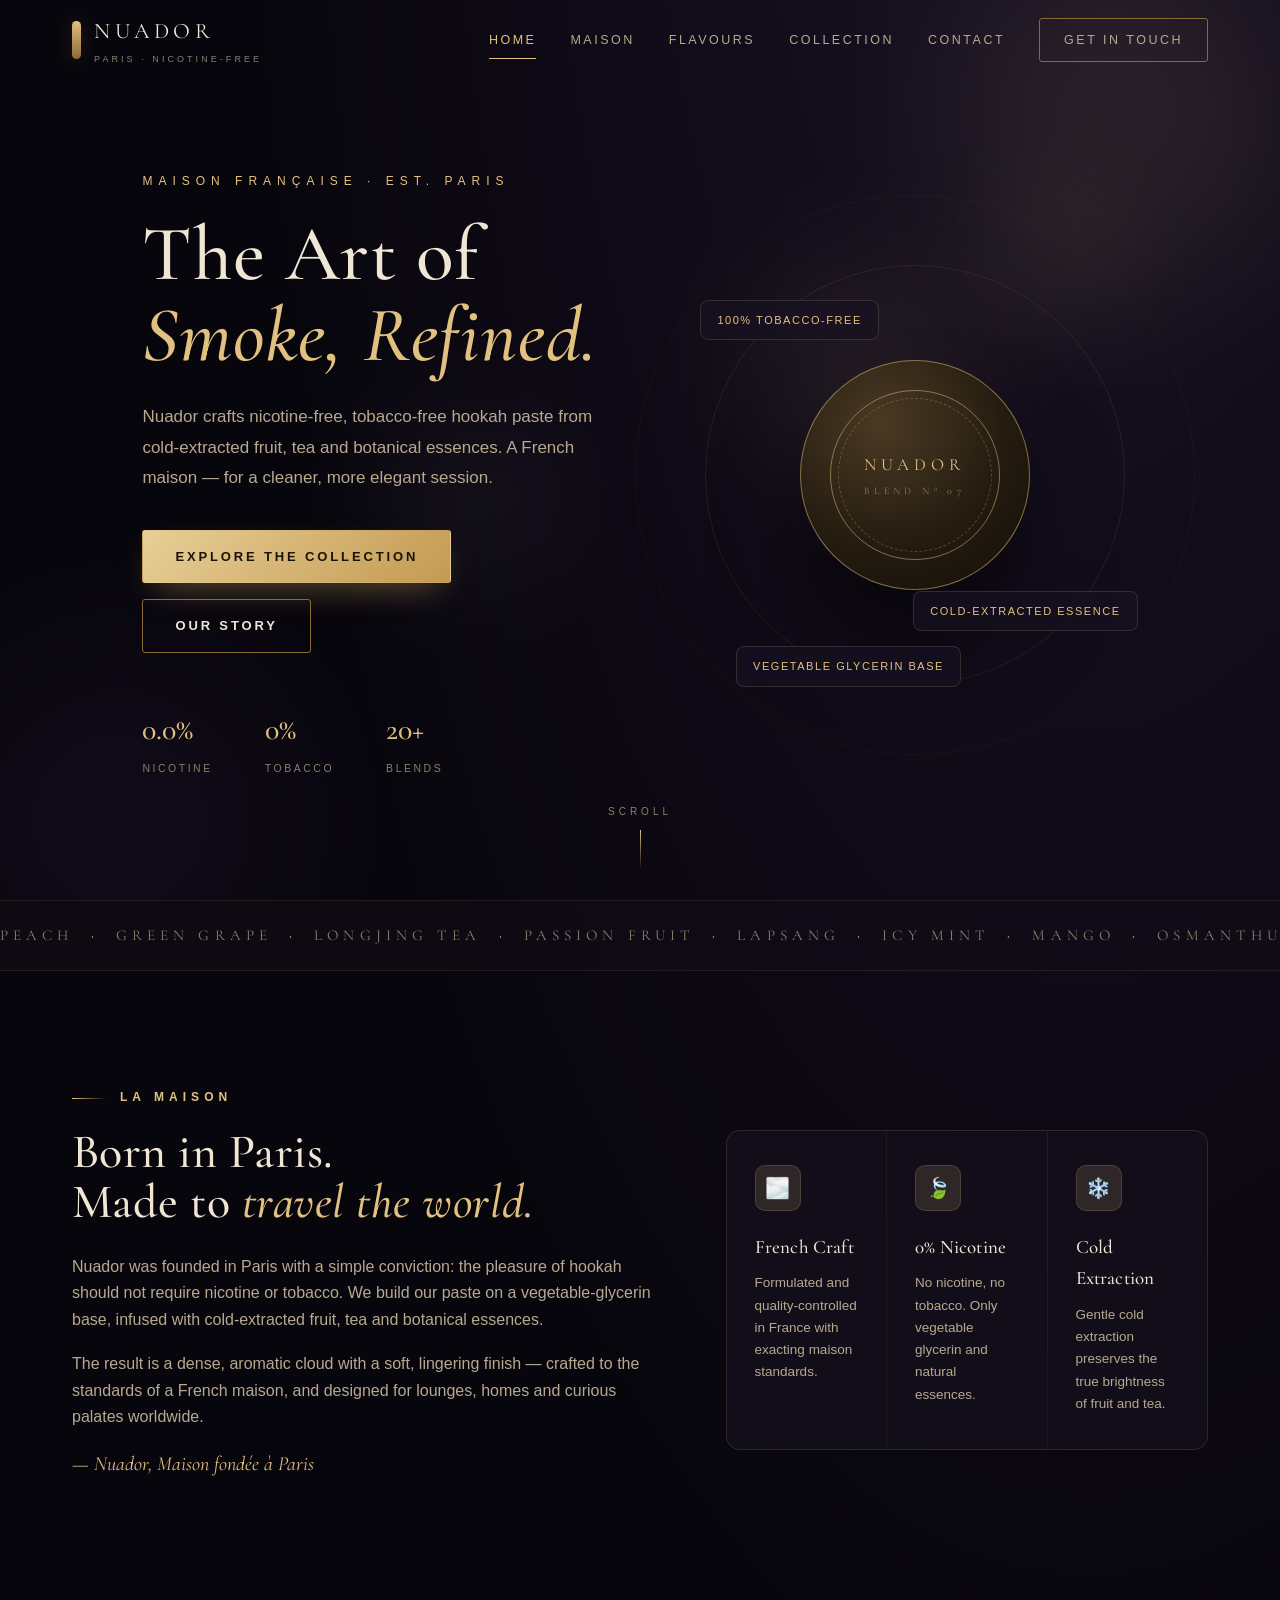
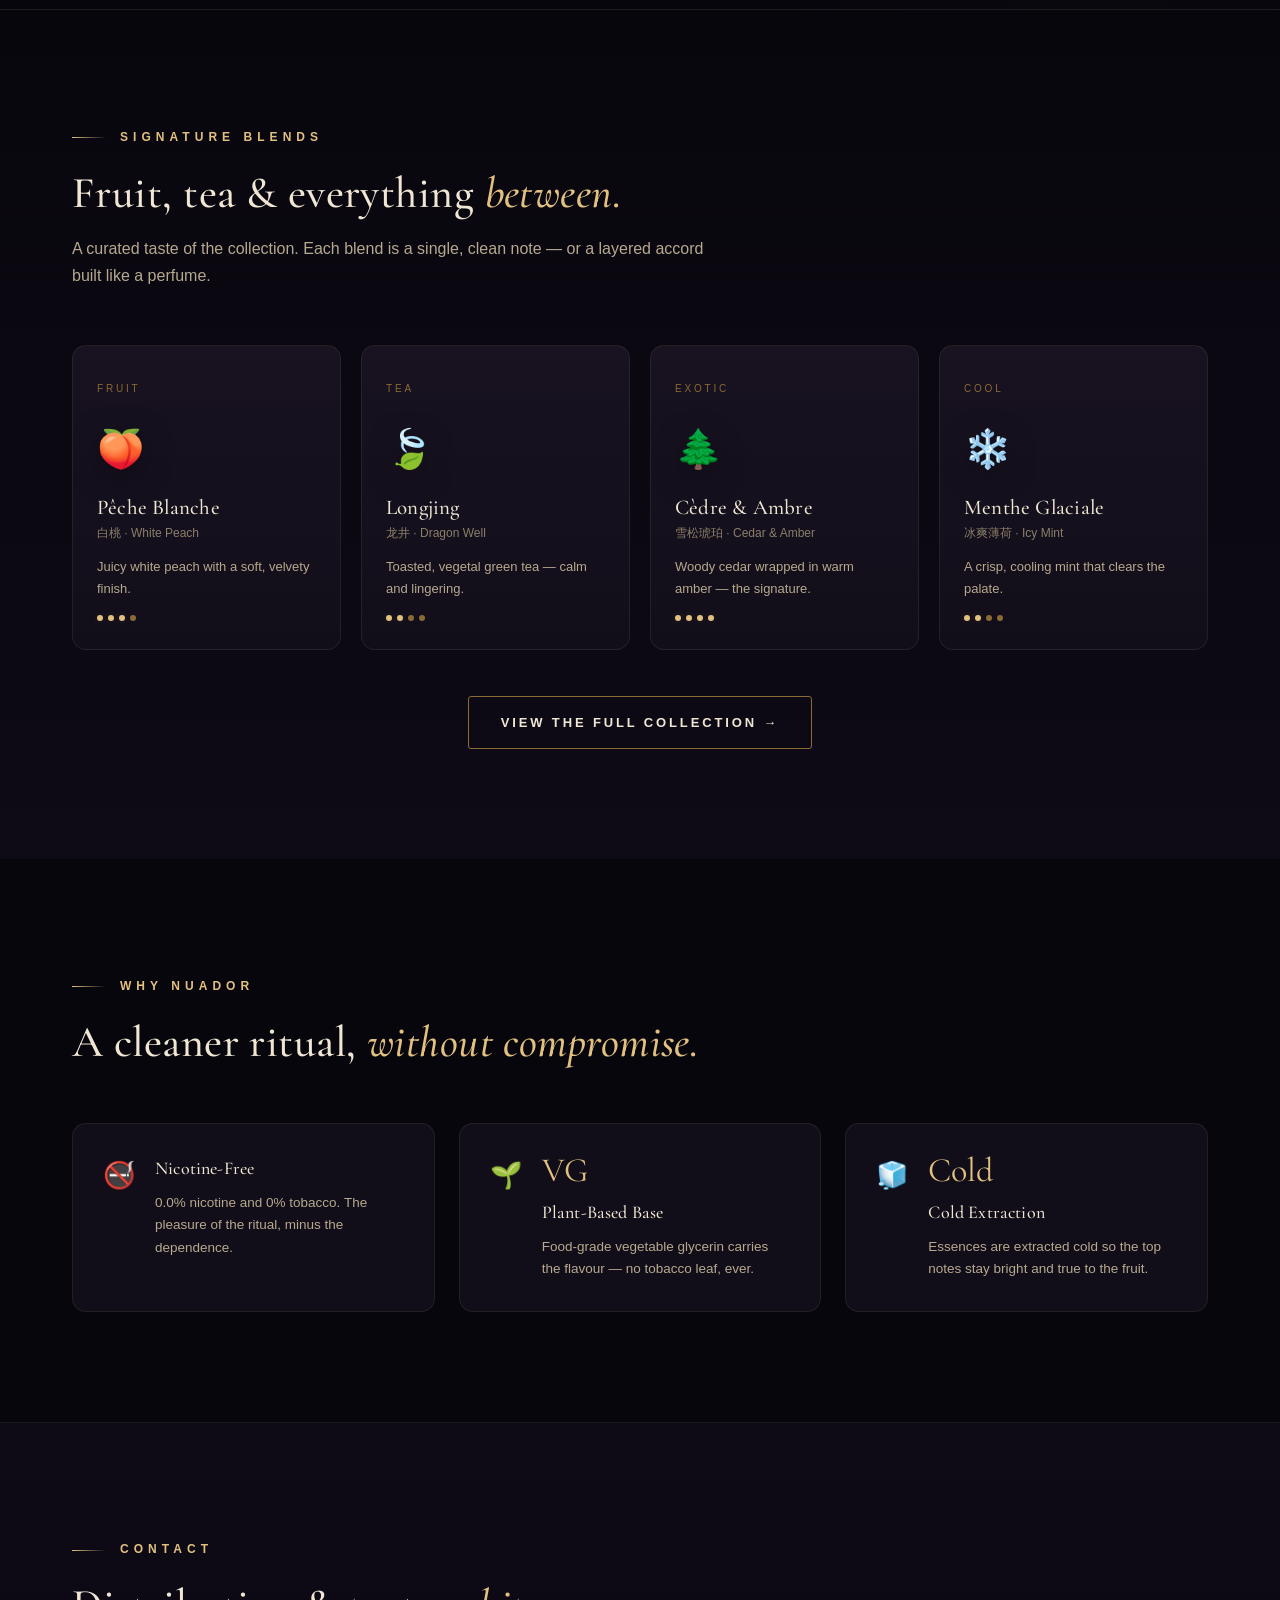
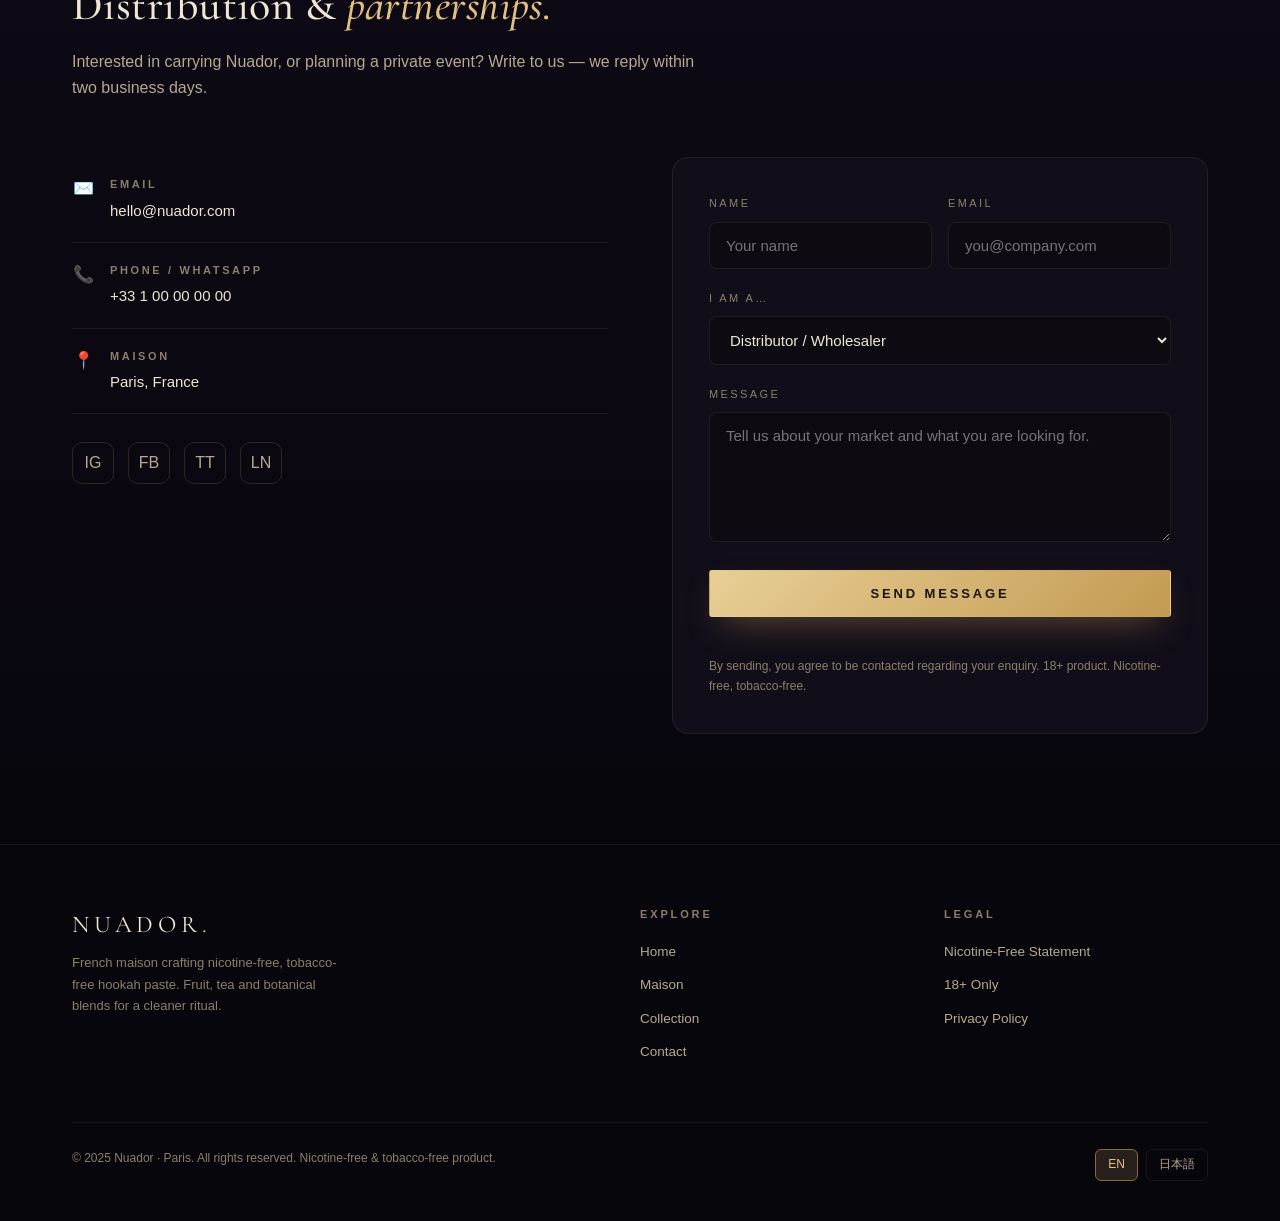
==== index.html @ 3514d91a "Initial site: Nuador nicotine-free hookah paste (EN)" ====
<!DOCTYPE html>
<html lang="en">
<head>
<meta charset="UTF-8">
<meta name="viewport" content="width=device-width, initial-scale=1.0">
<title>Nuador — Nicotine-Free Hookah Paste · Paris</title>
<meta name="description" content="Nuador is a French maison crafting nicotine-free, tobacco-free hookah paste. Fruit, tea and exotic blends for a cleaner ritual.">
<link rel="preconnect" href="https://fonts.googleapis.com">
<link rel="preconnect" href="https://fonts.gstatic.com" crossorigin>
<link href="https://fonts.googleapis.com/css2?family=Cormorant+Garamond:ital,wght@0,400;0,500;0,600;1,400;1,500&display=swap" rel="stylesheet">
<link rel="stylesheet" href="css/style.css">
<link rel="icon" href="data:image/svg+xml,<svg xmlns='http://www.w3.org/2000/svg' viewBox='0 0 100 100'><rect width='100' height='100' rx='22' fill='%230e0a16'/><text x='50' y='68' font-size='60' text-anchor='middle' fill='%23e2c180' font-family='Georgia'>N</text></svg>">
</head>
<body>

<!-- ============ HEADER ============ -->
<header id="header">
  <div class="wrap nav">
    <a href="index.html" class="brand">
      <span class="mark"></span>
      <span>
        <span class="name">NUADOR</span>
        <span class="sub">Paris · Nicotine-Free</span>
      </span>
    </a>
    <nav class="nav-links" id="navLinks">
      <a href="index.html" class="active">Home</a>
      <a href="#maison">Maison</a>
      <a href="#flavours">Flavours</a>
      <a href="catalog.html">Collection</a>
      <a href="#contact">Contact</a>
      <a href="#contact" class="nav-cta">Get in Touch</a>
    </nav>
    <button class="burger" id="burger" aria-label="Menu"><span></span><span></span><span></span></button>
  </div>
</header>

<!-- ============ HERO ============ -->
<section class="hero">
  <div class="hero-bg">
    <div class="glow a"></div><div class="glow b"></div>
    <div class="smoke s1"></div><div class="smoke s2"></div><div class="smoke s3"></div>
  </div>
  <div class="wrap hero-inner">
    <div>
      <div class="kicker">Maison Française · Est. Paris</div>
      <h1 class="h-display">The Art of<br><em>Smoke, Refined.</em></h1>
      <p class="lead">Nuador crafts nicotine-free, tobacco-free hookah paste from cold-extracted fruit, tea and botanical essences. A French maison — for a cleaner, more elegant session.</p>
      <div class="hero-actions">
        <a href="catalog.html" class="btn btn-gold">Explore the Collection</a>
        <a href="#maison" class="btn btn-ghost">Our Story</a>
      </div>
      <div class="hero-stats">
        <div><b>0.0%</b><span>Nicotine</span></div>
        <div><b>0%</b><span>Tobacco</span></div>
        <div><b>20+</b><span>Blends</span></div>
      </div>
    </div>
    <div class="hero-product">
      <div class="halo outer"></div>
      <div class="halo"></div>
      <div class="tin">
        <div class="ring"></div>
        <div class="core">NUADOR<small>BLEND Nº 07</small></div>
      </div>
      <div class="float-tag t1">100% Tobacco-Free</div>
      <div class="float-tag t2">Cold-Extracted Essence</div>
      <div class="float-tag t3">Vegetable Glycerin Base</div>
    </div>
  </div>
  <div class="scroll-hint">Scroll</div>
</section>

<!-- ============ MARQUEE ============ -->
<div class="marquee">
  <div class="marquee-track">
    <span>Peach <b>·</b> Green Grape <b>·</b> Longjing Tea <b>·</b> Passion Fruit <b>·</b> Lapsang <b>·</b> Icy Mint <b>·</b> Mango <b>·</b> Osmanthus <b>·</b></span>
    <span>Peach <b>·</b> Green Grape <b>·</b> Longjing Tea <b>·</b> Passion Fruit <b>·</b> Lapsang <b>·</b> Icy Mint <b>·</b> Mango <b>·</b> Osmanthus <b>·</b></span>
  </div>
</div>

<!-- ============ MAISON / BRAND ============ -->
<section class="section" id="maison">
  <div class="wrap">
    <div class="story-grid">
      <div class="story-copy reveal">
        <span class="eyebrow">La Maison</span>
        <h2 class="h-display" style="font-size:clamp(32px,4vw,48px);margin-top:20px">Born in Paris.<br>Made to <em>travel the world.</em></h2>
        <p style="margin-top:26px">Nuador was founded in Paris with a simple conviction: the pleasure of hookah should not require nicotine or tobacco. We build our paste on a vegetable-glycerin base, infused with cold-extracted fruit, tea and botanical essences.</p>
        <p>The result is a dense, aromatic cloud with a soft, lingering finish — crafted to the standards of a French maison, and designed for lounges, homes and curious palates worldwide.</p>
        <p class="sig">— Nuador, Maison fondée à Paris</p>
      </div>
      <div class="pillars reveal">
        <div class="pillar"><span class="ic">🌫️</span><h3>French Craft</h3><p>Formulated and quality-controlled in France with exacting maison standards.</p></div>
        <div class="pillar"><span class="ic">🍃</span><h3>0% Nicotine</h3><p>No nicotine, no tobacco. Only vegetable glycerin and natural essences.</p></div>
        <div class="pillar"><span class="ic">❄️</span><h3>Cold Extraction</h3><p>Gentle cold extraction preserves the true brightness of fruit and tea.</p></div>
      </div>
    </div>
  </div>
</section>

<!-- ============ FLAVOURS PREVIEW ============ -->
<section class="section" id="flavours" style="background:linear-gradient(180deg,var(--bg0),var(--bg1));border-top:1px solid var(--line-soft)">
  <div class="wrap">
    <div class="section-head reveal">
      <span class="eyebrow">Signature Blends</span>
      <h2 style="margin-top:20px">Fruit, tea &amp; everything <em style="color:var(--gold);font-style:italic">between.</em></h2>
      <p>A curated taste of the collection. Each blend is a single, clean note — or a layered accord built like a perfume.</p>
    </div>
    <div class="featured reveal">
      <a href="catalog.html" class="fcard">
        <span class="cat">Fruit</span>
        <div class="emoji">🍑</div>
        <h3>Pêche Blanche</h3><div class="cn">白桃 · White Peach</div>
        <p class="note">Juicy white peach with a soft, velvety finish.</p>
        <div class="dots"><i class="on"></i><i class="on"></i><i class="on"></i><i></i></div>
      </a>
      <a href="catalog.html" class="fcard">
        <span class="cat">Tea</span>
        <div class="emoji">🍃</div>
        <h3>Longjing</h3><div class="cn">龙井 · Dragon Well</div>
        <p class="note">Toasted, vegetal green tea — calm and lingering.</p>
        <div class="dots"><i class="on"></i><i class="on"></i><i></i><i></i></div>
      </a>
      <a href="catalog.html" class="fcard">
        <span class="cat">Exotic</span>
        <div class="emoji">🌲</div>
        <h3>Cèdre &amp; Ambre</h3><div class="cn">雪松琥珀 · Cedar &amp; Amber</div>
        <p class="note">Woody cedar wrapped in warm amber — the signature.</p>
        <div class="dots"><i class="on"></i><i class="on"></i><i class="on"></i><i class="on"></i></div>
      </a>
      <a href="catalog.html" class="fcard">
        <span class="cat">Cool</span>
        <div class="emoji">❄️</div>
        <h3>Menthe Glaciale</h3><div class="cn">冰爽薄荷 · Icy Mint</div>
        <p class="note">A crisp, cooling mint that clears the palate.</p>
        <div class="dots"><i class="on"></i><i class="on"></i><i></i><i></i></div>
      </a>
    </div>
    <div style="text-align:center;margin-top:46px" class="reveal">
      <a href="catalog.html" class="btn btn-ghost">View the Full Collection →</a>
    </div>
  </div>
</section>

<!-- ============ WHY / BENEFITS ============ -->
<section class="section" id="why">
  <div class="wrap">
    <div class="section-head reveal">
      <span class="eyebrow">Why Nuador</span>
      <h2 style="margin-top:20px">A cleaner ritual, <em style="color:var(--gold);font-style:italic">without compromise.</em></h2>
    </div>
    <div class="benefits">
      <div class="benefit reveal">
        <span class="ic">🚭</span>
        <div><h3>Nicotine-Free</h3><p>0.0% nicotine and 0% tobacco. The pleasure of the ritual, minus the dependence.</p></div>
      </div>
      <div class="benefit reveal">
        <span class="ic">🌱</span>
        <div><span class="num">VG</span><h3>Plant-Based Base</h3><p>Food-grade vegetable glycerin carries the flavour — no tobacco leaf, ever.</p></div>
      </div>
      <div class="benefit reveal">
        <span class="ic">🧊</span>
        <div><span class="num">Cold</span><h3>Cold Extraction</h3><p>Essences are extracted cold so the top notes stay bright and true to the fruit.</p></div>
      </div>
    </div>
  </div>
</section>

<!-- ============ CONTACT ============ -->
<section class="section contact" id="contact">
  <div class="wrap">
    <div class="section-head reveal">
      <span class="eyebrow">Contact</span>
      <h2 style="margin-top:20px">Distribution &amp; <em style="color:var(--gold);font-style:italic">partnerships.</em></h2>
      <p>Interested in carrying Nuador, or planning a private event? Write to us — we reply within two business days.</p>
    </div>
    <div class="contact-grid">
      <div class="contact-info reveal">
        <div class="line">
          <span class="ic">✉️</span>
          <div><b>Email</b><a href="mailto:hello@nuador.com">hello@nuador.com</a></div>
        </div>
        <div class="line">
          <span class="ic">📞</span>
          <div><b>Phone / WhatsApp</b><span>+33 1 00 00 00 00</span></div>
        </div>
        <div class="line">
          <span class="ic">📍</span>
          <div><b>Maison</b><span>Paris, France</span></div>
        </div>
        <div class="social">
          <a href="#" aria-label="Instagram">IG</a>
          <a href="#" aria-label="Facebook">FB</a>
          <a href="#" aria-label="TikTok">TT</a>
          <a href="#" aria-label="LINE">LN</a>
        </div>
      </div>
      <form class="contact-form reveal" id="contactForm">
        <div class="row">
          <div class="field">
            <label for="name">Name</label>
            <input id="name" name="name" type="text" placeholder="Your name" required>
          </div>
          <div class="field">
            <label for="email">Email</label>
            <input id="email" name="email" type="email" placeholder="you@company.com" required>
          </div>
        </div>
        <div class="field">
          <label for="topic">I am a…</label>
          <select id="topic" name="topic">
            <option>Distributor / Wholesaler</option>
            <option>Lounge / Café / Bar</option>
            <option>Retailer</option>
            <option>Media / Press</option>
            <option>Individual customer</option>
          </select>
        </div>
        <div class="field">
          <label for="msg">Message</label>
          <textarea id="msg" name="message" placeholder="Tell us about your market and what you are looking for."></textarea>
        </div>
        <button type="submit" class="btn btn-gold" style="width:100%;justify-content:center" id="sendBtn">Send Message</button>
        <p class="note" id="formStatus" aria-live="polite" style="min-height:1em"></p>
        <p class="note">By sending, you agree to be contacted regarding your enquiry. 18+ product. Nicotine-free, tobacco-free.</p>
      </form>
    </div>
  </div>
</section>

<!-- ============ FOOTER ============ -->
<footer>
  <div class="wrap">
    <div class="foot-grid">
      <div class="foot-brand">
        <div class="name">NUADOR<span>.</span></div>
        <p>French maison crafting nicotine-free, tobacco-free hookah paste. Fruit, tea and botanical blends for a cleaner ritual.</p>
      </div>
      <div>
        <h4>Explore</h4>
        <a href="index.html">Home</a>
        <a href="#maison">Maison</a>
        <a href="catalog.html">Collection</a>
        <a href="#contact">Contact</a>
      </div>
      <div>
        <h4>Legal</h4>
        <a href="#">Nicotine-Free Statement</a>
        <a href="#">18+ Only</a>
        <a href="#">Privacy Policy</a>
      </div>
    </div>
    <div class="foot-bottom">
      <span>© 2025 Nuador · Paris. All rights reserved. Nicotine-free &amp; tobacco-free product.</span>
      <span class="langs"><span class="on">EN</span><span title="Japanese version — coming soon">日本語</span></span>
    </div>
  </div>
</footer>

<script src="js/main.js"></script>
</body>
</html>
---- css/style.css ----
/* ============================================================
   NUADOR — Nicotine-Free Hookah Paste
   Theme: "Luxury Dark"  (暗夜奢华)
   French maison · gold on near-black · refined smoke
   ============================================================ */

:root{
  --bg0:#08060d;
  --bg1:#0e0a16;
  --bg2:#161020;
  --panel:#120e19;
  --panel-2:#181221;
  --gold:#e2c180;
  --gold-2:#c9a05c;
  --gold-3:#8a6b34;
  --gold-glow:rgba(226,193,128,.14);
  --cream:#efe6d4;
  --text:#e6dcc8;
  --muted:#b7a98f;
  --faint:#8b7f6a;
  --line:rgba(226,193,128,.16);
  --line-soft:rgba(226,193,128,.09);
  --serif:"Cormorant Garamond",Georgia,"Times New Roman","Songti SC","SimSun",serif;
  --sans:-apple-system,BlinkMacSystemFont,"Segoe UI","PingFang SC","Hiragino Sans GB","Microsoft YaHei",sans-serif;
  --ease:cubic-bezier(.22,.61,.36,1);
}

*{box-sizing:border-box;margin:0;padding:0}
html{scroll-behavior:smooth}
body{
  font-family:var(--sans);
  background:
    radial-gradient(120% 90% at 85% -10%, #1a1226 0%, rgba(26,18,38,0) 55%),
    radial-gradient(110% 80% at -10% 110%, #120c1c 0%, rgba(18,12,28,0) 50%),
    var(--bg0);
  color:var(--text);
  line-height:1.65;
  -webkit-font-smoothing:antialiased;
  overflow-x:hidden;
}
a{color:inherit;text-decoration:none}
img{max-width:100%;display:block}
::selection{background:var(--gold);color:#1a1408}

.wrap{max-width:1200px;margin:0 auto;padding:0 32px}
.eyebrow{
  font-size:12px;letter-spacing:.42em;text-transform:uppercase;color:var(--gold);
  display:inline-flex;align-items:center;gap:14px;font-weight:600;
}
.eyebrow::before{content:"";width:34px;height:1px;background:linear-gradient(90deg,var(--gold),transparent)}
h1,h2,h3{font-family:var(--serif);font-weight:500;letter-spacing:.01em}
.h-display{font-size:clamp(44px,6.4vw,78px);line-height:1.04;color:var(--cream)}
.h-display em{font-style:italic;color:var(--gold)}
.section{padding:110px 0;position:relative}
.section-head{max-width:640px;margin-bottom:56px}
.section-head h2{font-size:clamp(30px,3.6vw,44px);line-height:1.15;color:var(--cream)}
.section-head p{margin-top:18px;color:var(--muted);font-size:16px}

/* ---------- Buttons ---------- */
.btn{
  display:inline-flex;align-items:center;gap:10px;
  padding:15px 32px;border-radius:3px;
  font-size:13px;letter-spacing:.22em;text-transform:uppercase;font-weight:600;
  transition:transform .3s var(--ease),box-shadow .3s var(--ease),background .3s,border-color .3s;
  cursor:pointer;border:1px solid transparent;white-space:nowrap;
}
.btn-gold{
  background:linear-gradient(135deg,#e8cf96,#c39a52);
  color:#1a1408;box-shadow:0 14px 34px -14px rgba(201,160,92,.6);
}
.btn-gold:hover{transform:translateY(-2px);box-shadow:0 22px 44px -16px rgba(201,160,92,.75)}
.btn-ghost{border-color:var(--gold-3);color:var(--cream);background:transparent}
.btn-ghost:hover{border-color:var(--gold);background:rgba(226,193,128,.06)}

/* ---------- Header ---------- */
header{
  position:fixed;top:0;left:0;right:0;z-index:60;
  transition:background .4s,backdrop-filter .4s,border-color .4s;
  border-bottom:1px solid transparent;
}
header.scrolled{background:rgba(8,6,13,.72);backdrop-filter:blur(14px);border-bottom:1px solid var(--line-soft)}
.nav{display:flex;align-items:center;justify-content:space-between;height:80px}
.brand{display:flex;align-items:center;gap:13px}
.brand .mark{width:9px;height:38px;border-radius:5px;background:linear-gradient(180deg,var(--gold),var(--gold-3));box-shadow:0 0 18px var(--gold-glow)}
.brand .name{font-family:var(--serif);font-size:22px;letter-spacing:.22em;color:var(--cream)}
.brand .name span{color:var(--gold)}
.brand .sub{display:block;font-size:9px;letter-spacing:.34em;text-transform:uppercase;color:var(--faint);margin-top:2px}
.nav-links{display:flex;align-items:center;gap:34px}
.nav-links a{font-size:12.5px;letter-spacing:.2em;text-transform:uppercase;color:var(--muted);transition:color .25s;position:relative}
.nav-links a:hover{color:var(--gold)}
.nav-links a.active{color:var(--gold)}
.nav-links a.active::after{content:"";position:absolute;left:0;right:0;bottom:-9px;height:1px;background:var(--gold)}
.nav-cta{padding:11px 24px;border:1px solid var(--gold-3);border-radius:3px;color:var(--gold);font-size:12px;letter-spacing:.2em;text-transform:uppercase;transition:all .3s}
.nav-cta:hover{background:rgba(226,193,128,.08);border-color:var(--gold)}
.burger{display:none;flex-direction:column;gap:5px;background:none;border:none;cursor:pointer;padding:8px}
.burger span{width:24px;height:1.5px;background:var(--cream);transition:.3s}
.burger.open span:nth-child(1){transform:translateY(6.5px) rotate(45deg)}
.burger.open span:nth-child(2){opacity:0}
.burger.open span:nth-child(3){transform:translateY(-6.5px) rotate(-45deg)}

/* ---------- Hero ---------- */
.hero{position:relative;min-height:100vh;display:flex;align-items:center;overflow:hidden;padding:140px 0 90px}
.hero-bg{position:absolute;inset:0;pointer-events:none}
.hero-bg .glow{
  position:absolute;border-radius:50%;filter:blur(70px);opacity:.5;
}
.hero-bg .glow.a{width:560px;height:560px;top:-160px;right:-120px;background:radial-gradient(circle,rgba(226,193,128,.28),transparent 65%)}
.hero-bg .glow.b{width:520px;height:520px;bottom:-180px;left:-140px;background:radial-gradient(circle,rgba(122,86,190,.20),transparent 65%)}
.smoke{position:absolute;border-radius:50%;filter:blur(46px);opacity:.55;animation:drift 14s ease-in-out infinite}
.smoke.s1{width:340px;height:340px;top:22%;left:54%;background:radial-gradient(circle,rgba(226,193,128,.20),transparent 70%);animation-delay:0s}
.smoke.s2{width:280px;height:280px;top:40%;left:26%;background:radial-gradient(circle,rgba(200,180,220,.13),transparent 70%);animation-delay:-5s}
.smoke.s3{width:220px;height:220px;top:16%;left:74%;background:radial-gradient(circle,rgba(226,193,128,.15),transparent 70%);animation-delay:-9s}
@keyframes drift{
  0%,100%{transform:translate(0,0) scale(1)}
  50%{transform:translate(30px,-40px) scale(1.12)}
}
.hero-inner{position:relative;z-index:2;display:grid;grid-template-columns:1.05fr .95fr;gap:56px;align-items:center}
.hero .kicker{font-size:12px;letter-spacing:.5em;text-transform:uppercase;color:var(--gold);margin-bottom:22px}
.hero p.lead{font-size:17px;line-height:1.8;color:var(--muted);margin:26px 0 36px;max-width:460px}
.hero-actions{display:flex;gap:16px;flex-wrap:wrap}
.hero-stats{display:flex;gap:52px;margin-top:52px}
.hero-stats b{font-family:var(--serif);font-size:30px;color:var(--gold);font-weight:500}
.hero-stats span{display:block;font-size:10.5px;letter-spacing:.24em;text-transform:uppercase;color:var(--faint);margin-top:6px}
.hero-product{position:relative;height:460px;display:grid;place-items:center}
.tin{
  width:230px;height:230px;border-radius:50%;position:relative;
  background:radial-gradient(circle at 36% 28%, #4a3a24 0%, #251c10 55%, #120d07 100%);
  box-shadow:0 60px 110px -30px rgba(0,0,0,.85), inset 0 0 0 1px rgba(226,193,128,.5);
  display:grid;place-items:center;z-index:2;
}
.tin .ring{position:absolute;inset:30px;border-radius:50%;border:1px solid rgba(226,193,128,.5)}
.tin .ring::after{content:"";position:absolute;inset:7px;border-radius:50%;border:1px dashed rgba(226,193,128,.28)}
.tin .core{font-family:var(--serif);font-size:17px;letter-spacing:.3em;color:var(--gold);text-align:center;line-height:1.9}
.tin .core small{display:block;font-size:10px;letter-spacing:.44em;color:var(--faint)}
.halo{position:absolute;width:420px;height:420px;border-radius:50%;border:1px solid var(--line-soft);z-index:1}
.halo.outer{width:560px;height:560px;opacity:.4}
.float-tag{
  position:absolute;background:rgba(24,18,33,.7);backdrop-filter:blur(8px);
  border:1px solid var(--line);border-radius:8px;padding:10px 16px;font-size:11px;letter-spacing:.14em;
  text-transform:uppercase;color:var(--gold);z-index:3;white-space:nowrap;
}
.float-tag.t1{top:12%;left:2%}
.float-tag.t2{bottom:16%;right:0}
.float-tag.t3{bottom:4%;left:10%}
.scroll-hint{position:absolute;bottom:30px;left:50%;transform:translateX(-50%);z-index:2;color:var(--faint);font-size:10px;letter-spacing:.4em;text-transform:uppercase}
.scroll-hint::after{content:"";display:block;width:1px;height:40px;margin:10px auto 0;background:linear-gradient(var(--gold),transparent);animation:pulse 2s ease-in-out infinite}
@keyframes pulse{0%,100%{opacity:.2}50%{opacity:1}}

/* ---------- Marquee ---------- */
.marquee{border-top:1px solid var(--line-soft);border-bottom:1px solid var(--line-soft);padding:22px 0;overflow:hidden;background:rgba(18,14,25,.5)}
.marquee-track{display:flex;gap:60px;white-space:nowrap;animation:scrollx 30s linear infinite;width:max-content}
.marquee span{font-family:var(--serif);font-size:15px;letter-spacing:.34em;text-transform:uppercase;color:var(--faint)}
.marquee span b{color:var(--gold);font-weight:500;margin:0 8px}
@keyframes scrollx{to{transform:translateX(-50%)}}

/* ---------- Story / pillars ---------- */
.story-grid{display:grid;grid-template-columns:1.1fr .9fr;gap:64px;align-items:center}
.story-copy p{color:var(--muted);font-size:16px;margin-bottom:18px}
.story-copy .sig{font-family:var(--serif);font-style:italic;font-size:20px;color:var(--gold);margin-top:8px}
.pillars{display:grid;grid-template-columns:repeat(3,1fr);gap:1px;background:var(--line-soft);border:1px solid var(--line-soft);border-radius:14px;overflow:hidden}
.pillar{background:var(--panel);padding:34px 28px;transition:background .35s}
.pillar:hover{background:var(--panel-2)}
.pillar .ic{width:46px;height:46px;border-radius:10px;display:grid;place-items:center;background:var(--gold-glow);border:1px solid var(--line);margin-bottom:20px;font-size:20px}
.pillar h3{font-size:19px;color:var(--cream);margin-bottom:10px}
.pillar p{font-size:13.5px;color:var(--muted)}

/* ---------- Featured flavors ---------- */
.featured{display:grid;grid-template-columns:repeat(4,1fr);gap:20px}
.fcard{
  background:linear-gradient(180deg,var(--panel-2),var(--panel));
  border:1px solid var(--line-soft);border-radius:14px;padding:28px 24px;position:relative;overflow:hidden;
  transition:transform .35s var(--ease),border-color .35s,box-shadow .35s;
}
.fcard:hover{transform:translateY(-6px);border-color:var(--line);box-shadow:0 26px 50px -24px rgba(0,0,0,.7)}
.fcard .cat{font-size:10px;letter-spacing:.28em;text-transform:uppercase;color:var(--gold-3)}
.fcard .emoji{font-size:38px;margin:18px 0 14px;filter:drop-shadow(0 8px 16px rgba(0,0,0,.4))}
.fcard h3{font-family:var(--serif);font-size:21px;color:var(--cream);line-height:1.2}
.fcard .cn{font-size:12px;color:var(--faint);margin-top:4px}
.fcard .note{font-size:13px;color:var(--muted);margin-top:12px}
.fcard .dots{margin-top:16px;display:flex;gap:5px}
.fcard .dots i{width:6px;height:6px;border-radius:50%;background:var(--gold-3)}
.fcard .dots i.on{background:var(--gold);box-shadow:0 0 8px var(--gold-glow)}
.fcard::after{content:"";position:absolute;top:-40px;right:-40px;width:110px;height:110px;border-radius:50%;background:radial-gradient(circle,var(--gold-glow),transparent 70%);opacity:0;transition:opacity .4s}
.fcard:hover::after{opacity:1}

/* ---------- Why / benefits ---------- */
.benefits{display:grid;grid-template-columns:repeat(3,1fr);gap:24px}
.benefit{display:flex;gap:20px;padding:30px;background:var(--panel);border:1px solid var(--line-soft);border-radius:14px}
.benefit .ic{font-size:26px;flex:none}
.benefit h3{font-size:18px;color:var(--cream);margin-bottom:8px}
.benefit p{font-size:13.5px;color:var(--muted)}
.benefit .num{font-family:var(--serif);font-size:34px;color:var(--gold);line-height:1;display:block;margin-bottom:10px}

/* ---------- Markets ---------- */
.markets{display:grid;grid-template-columns:repeat(3,1fr);gap:24px}
.market{position:relative;background:var(--panel);border:1px solid var(--line-soft);border-radius:14px;padding:38px 32px;overflow:hidden}
.market .region{font-size:11px;letter-spacing:.3em;text-transform:uppercase;color:var(--gold-3)}
.market h3{font-family:var(--serif);font-size:26px;color:var(--cream);margin:12px 0 8px}
.market p{font-size:13.5px;color:var(--muted)}
.market .cities{margin-top:18px;font-size:12px;color:var(--faint);letter-spacing:.04em}
.market::before{content:"";position:absolute;left:0;top:0;bottom:0;width:2px;background:linear-gradient(var(--gold),transparent)}

/* ---------- Contact ---------- */
.contact{background:linear-gradient(180deg,var(--bg1),var(--bg0));border-top:1px solid var(--line-soft)}
.contact-grid{display:grid;grid-template-columns:1fr 1fr;gap:64px;align-items:start}
.contact-info .line{display:flex;gap:16px;align-items:flex-start;padding:18px 0;border-bottom:1px solid var(--line-soft)}
.contact-info .line .ic{color:var(--gold);font-size:17px;width:22px;text-align:center}
.contact-info .line b{display:block;font-size:11px;letter-spacing:.24em;text-transform:uppercase;color:var(--faint);margin-bottom:4px}
.contact-info .line span,.contact-info .line a{color:var(--cream);font-size:15px}
.contact-info .line a:hover{color:var(--gold)}
.contact-info .social{display:flex;gap:14px;margin-top:28px}
.contact-info .social a{
  width:42px;height:42px;border-radius:10px;border:1px solid var(--line);display:grid;place-items:center;
  color:var(--muted);transition:.3s;
}
.contact-info .social a:hover{color:var(--gold);border-color:var(--gold);background:var(--gold-glow)}
form.contact-form{background:var(--panel);border:1px solid var(--line-soft);border-radius:16px;padding:36px}
form.contact-form .field{margin-bottom:20px}
form.contact-form label{display:block;font-size:11px;letter-spacing:.22em;text-transform:uppercase;color:var(--faint);margin-bottom:9px}
form.contact-form input,form.contact-form textarea,form.contact-form select{
  width:100%;background:rgba(0,0,0,.28);border:1px solid var(--line-soft);border-radius:8px;
  color:var(--cream);padding:14px 16px;font-family:var(--sans);font-size:15px;transition:border-color .25s,background .25s;
}
form.contact-form input:focus,form.contact-form textarea:focus,form.contact-form select:focus{outline:none;border-color:var(--gold);background:rgba(226,193,128,.05)}
form.contact-form textarea{min-height:130px;resize:vertical}
form.contact-form .row{display:grid;grid-template-columns:1fr 1fr;gap:16px}
form.contact-form .note{font-size:12px;color:var(--faint);margin-top:14px}
form.contact-form .note a{color:var(--gold)}

/* ---------- Footer ---------- */
footer{border-top:1px solid var(--line-soft);padding:60px 0 40px;background:var(--bg0)}
.foot-grid{display:grid;grid-template-columns:2fr 1fr 1fr;gap:40px;margin-bottom:48px}
.foot-grid h4{font-size:11px;letter-spacing:.26em;text-transform:uppercase;color:var(--faint);margin-bottom:18px}
.foot-grid a,.foot-grid p{display:block;color:var(--muted);font-size:13.5px;margin-bottom:11px}
.foot-grid a:hover{color:var(--gold)}
.foot-brand .name{font-family:var(--serif);font-size:24px;letter-spacing:.2em;color:var(--cream);margin-bottom:8px}
.foot-brand .name span{color:var(--gold)}
.foot-brand p{max-width:280px;font-size:13px;color:var(--faint)}
.foot-bottom{border-top:1px solid var(--line-soft);padding-top:26px;display:flex;justify-content:space-between;gap:20px;flex-wrap:wrap;font-size:12px;color:var(--faint)}
.foot-bottom .langs{display:flex;gap:8px}
.foot-bottom .langs span{padding:5px 12px;border:1px solid var(--line-soft);border-radius:6px;color:var(--muted)}
.foot-bottom .langs span.on{color:var(--gold);border-color:var(--gold-3);background:var(--gold-glow)}

/* ---------- Page hero (catalog) ---------- */
.page-hero{position:relative;padding:200px 0 80px;overflow:hidden}
.page-hero .kicker{font-size:12px;letter-spacing:.5em;text-transform:uppercase;color:var(--gold);margin-bottom:20px}
.page-hero h1{font-size:clamp(40px,5.6vw,64px);line-height:1.06;color:var(--cream)}
.page-hero h1 em{font-style:italic;color:var(--gold)}
.page-hero p{margin-top:20px;max-width:560px;color:var(--muted);font-size:16px}
.page-hero .glow{position:absolute;top:-120px;right:-80px;width:460px;height:460px;border-radius:50%;filter:blur(80px);background:radial-gradient(circle,rgba(226,193,128,.2),transparent 65%);pointer-events:none}

/* ---------- Catalog ---------- */
.filters{display:flex;flex-wrap:wrap;gap:12px;margin-bottom:44px}
.filters button{
  background:transparent;border:1px solid var(--line-soft);border-radius:999px;color:var(--muted);
  padding:11px 24px;font-size:12.5px;letter-spacing:.16em;text-transform:uppercase;cursor:pointer;transition:.3s;font-family:var(--sans);
}
.filters button:hover{color:var(--cream);border-color:var(--line)}
.filters button.on{background:linear-gradient(135deg,#e8cf96,#c39a52);color:#1a1408;border-color:transparent;font-weight:600}
.grid{display:grid;grid-template-columns:repeat(4,1fr);gap:20px}
.tile{
  background:linear-gradient(180deg,var(--panel-2),var(--panel));border:1px solid var(--line-soft);
  border-radius:16px;padding:30px 26px;position:relative;overflow:hidden;
  transition:transform .35s var(--ease),border-color .35s,box-shadow .35s,opacity .3s;
}
.tile:hover{transform:translateY(-6px);border-color:var(--line);box-shadow:0 26px 50px -24px rgba(0,0,0,.7)}
.tile .top{display:flex;justify-content:space-between;align-items:flex-start}
.tile .cat{font-size:10px;letter-spacing:.26em;text-transform:uppercase;color:var(--gold-3);padding:6px 11px;border:1px solid var(--line-soft);border-radius:999px}
.tile .emoji{font-size:42px;margin:22px 0 16px;filter:drop-shadow(0 8px 16px rgba(0,0,0,.45))}
.tile h3{font-family:var(--serif);font-size:22px;color:var(--cream);line-height:1.18}
.tile .cn{font-size:12.5px;color:var(--faint);margin-top:5px}
.tile .note{font-size:13px;color:var(--muted);margin-top:13px;line-height:1.55}
.tile .foot{display:flex;justify-content:space-between;align-items:center;margin-top:20px;padding-top:16px;border-top:1px solid var(--line-soft)}
.tile .dots{display:flex;gap:5px}
.tile .dots i{width:6px;height:6px;border-radius:50%;background:var(--gold-3)}
.tile .dots i.on{background:var(--gold)}
.tile .size{font-size:11px;letter-spacing:.12em;color:var(--faint)}
.tile.hide{display:none}
.count-hint{font-size:12.5px;color:var(--faint);letter-spacing:.08em;margin-top:34px;text-align:center}

/* ---------- Reveal ---------- */
.reveal{opacity:0;transform:translateY(26px);transition:opacity .8s var(--ease),transform .8s var(--ease)}
.reveal.in{opacity:1;transform:none}

/* ---------- Responsive ---------- */
@media (max-width:1020px){
  .grid{grid-template-columns:repeat(3,1fr)}
  .featured{grid-template-columns:repeat(2,1fr)}
  .hero-inner{grid-template-columns:1fr;gap:40px}
  .hero-product{height:360px;margin-top:20px}
  .tin{width:190px;height:190px}
  .halo{width:330px;height:330px}
  .halo.outer{width:440px;height:440px}
  .story-grid{grid-template-columns:1fr;gap:40px}
  .contact-grid{grid-template-columns:1fr;gap:40px}
  .foot-grid{grid-template-columns:1fr 1fr}
}
@media (max-width:760px){
  .nav-links{
    position:fixed;inset:80px 0 auto 0;background:rgba(8,6,13,.96);backdrop-filter:blur(16px);
    flex-direction:column;gap:0;padding:12px 32px 28px;border-bottom:1px solid var(--line-soft);
    transform:translateY(-8px);opacity:0;pointer-events:none;transition:.3s;
  }
  .nav-links.open{transform:none;opacity:1;pointer-events:auto}
  .nav-links a{padding:16px 0;border-bottom:1px solid var(--line-soft);width:100%}
  .nav-links .nav-cta{margin-top:16px;text-align:center}
  .burger{display:flex}
  .grid{grid-template-columns:repeat(2,1fr)}
  .benefits,.markets,.pillars{grid-template-columns:1fr}
  .section{padding:76px 0}
  .hero{padding-top:120px}
  .hero-stats{gap:30px}
  .hero-stats b{font-size:24px}
  form.contact-form .row{grid-template-columns:1fr}
  .foot-grid{grid-template-columns:1fr}
  .float-tag{display:none}
}
@media (max-width:480px){
  .grid{grid-template-columns:1fr}
  .featured{grid-template-columns:1fr}
}
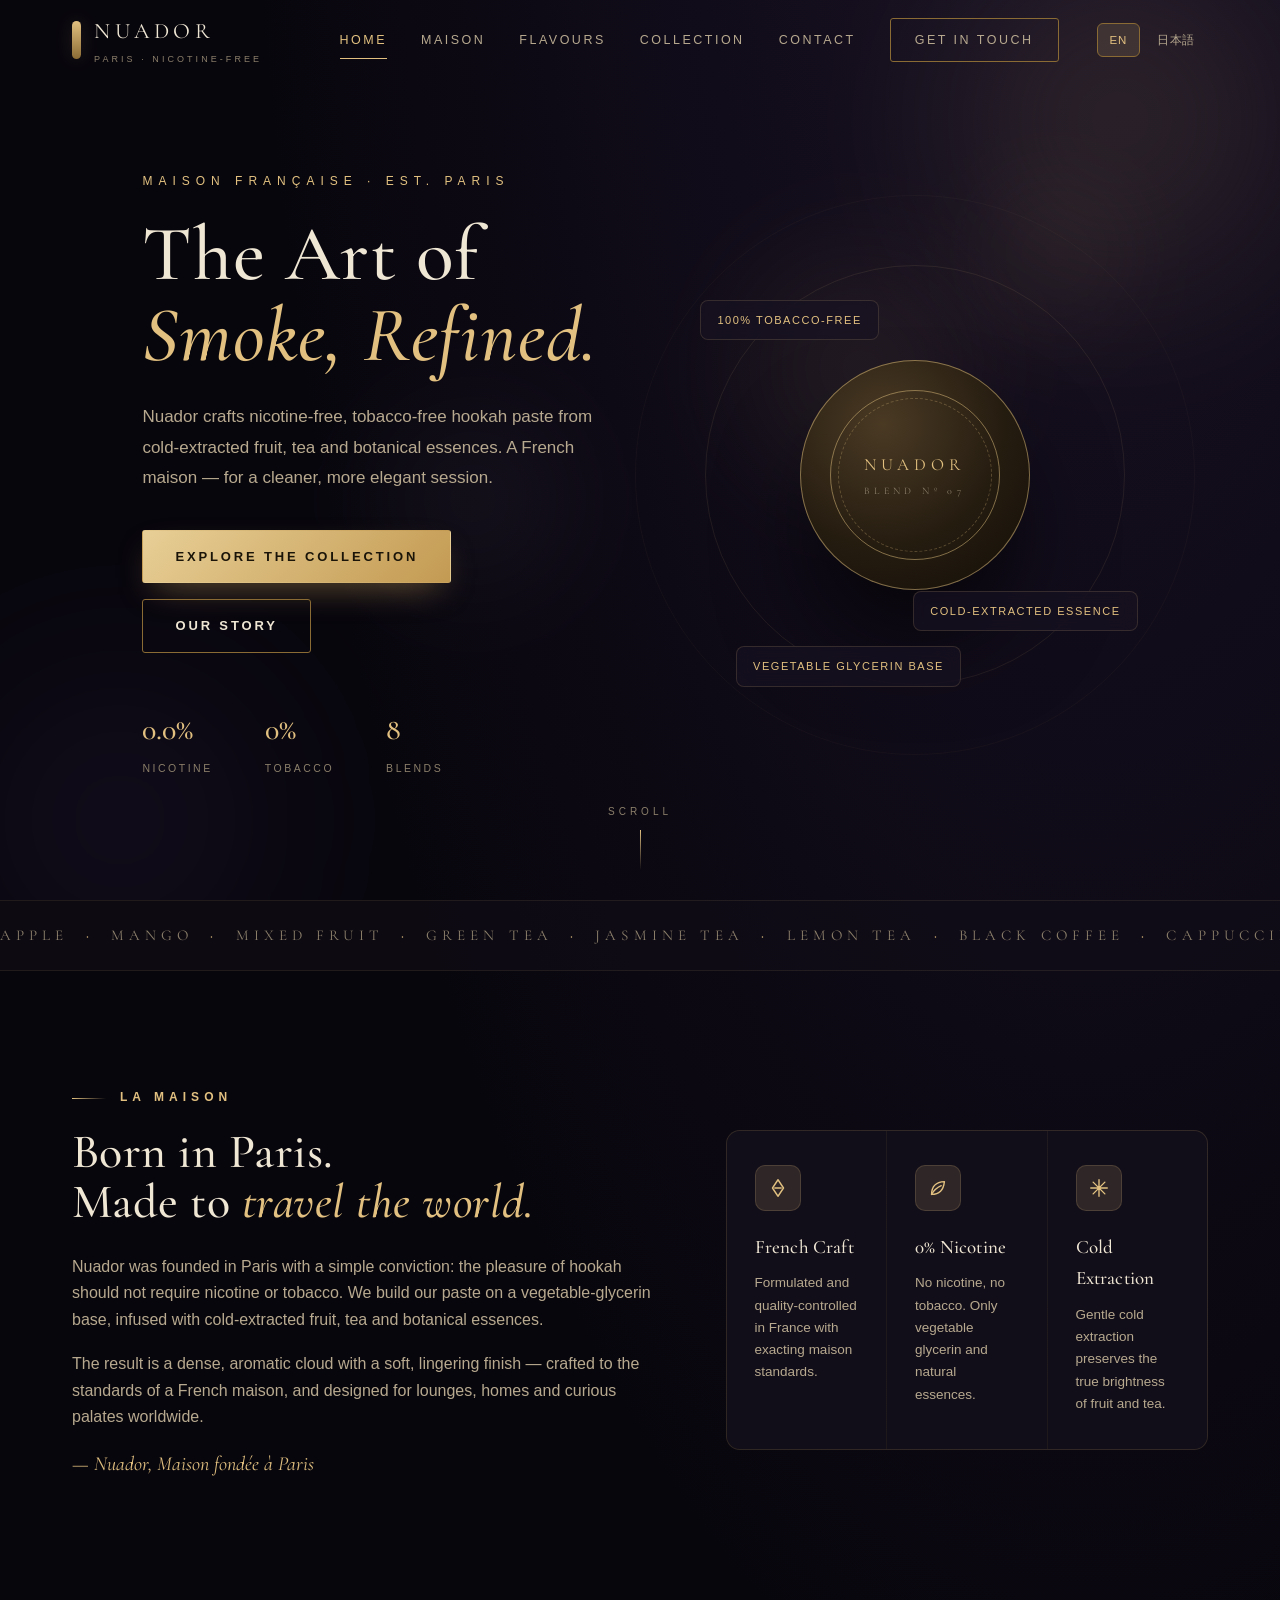
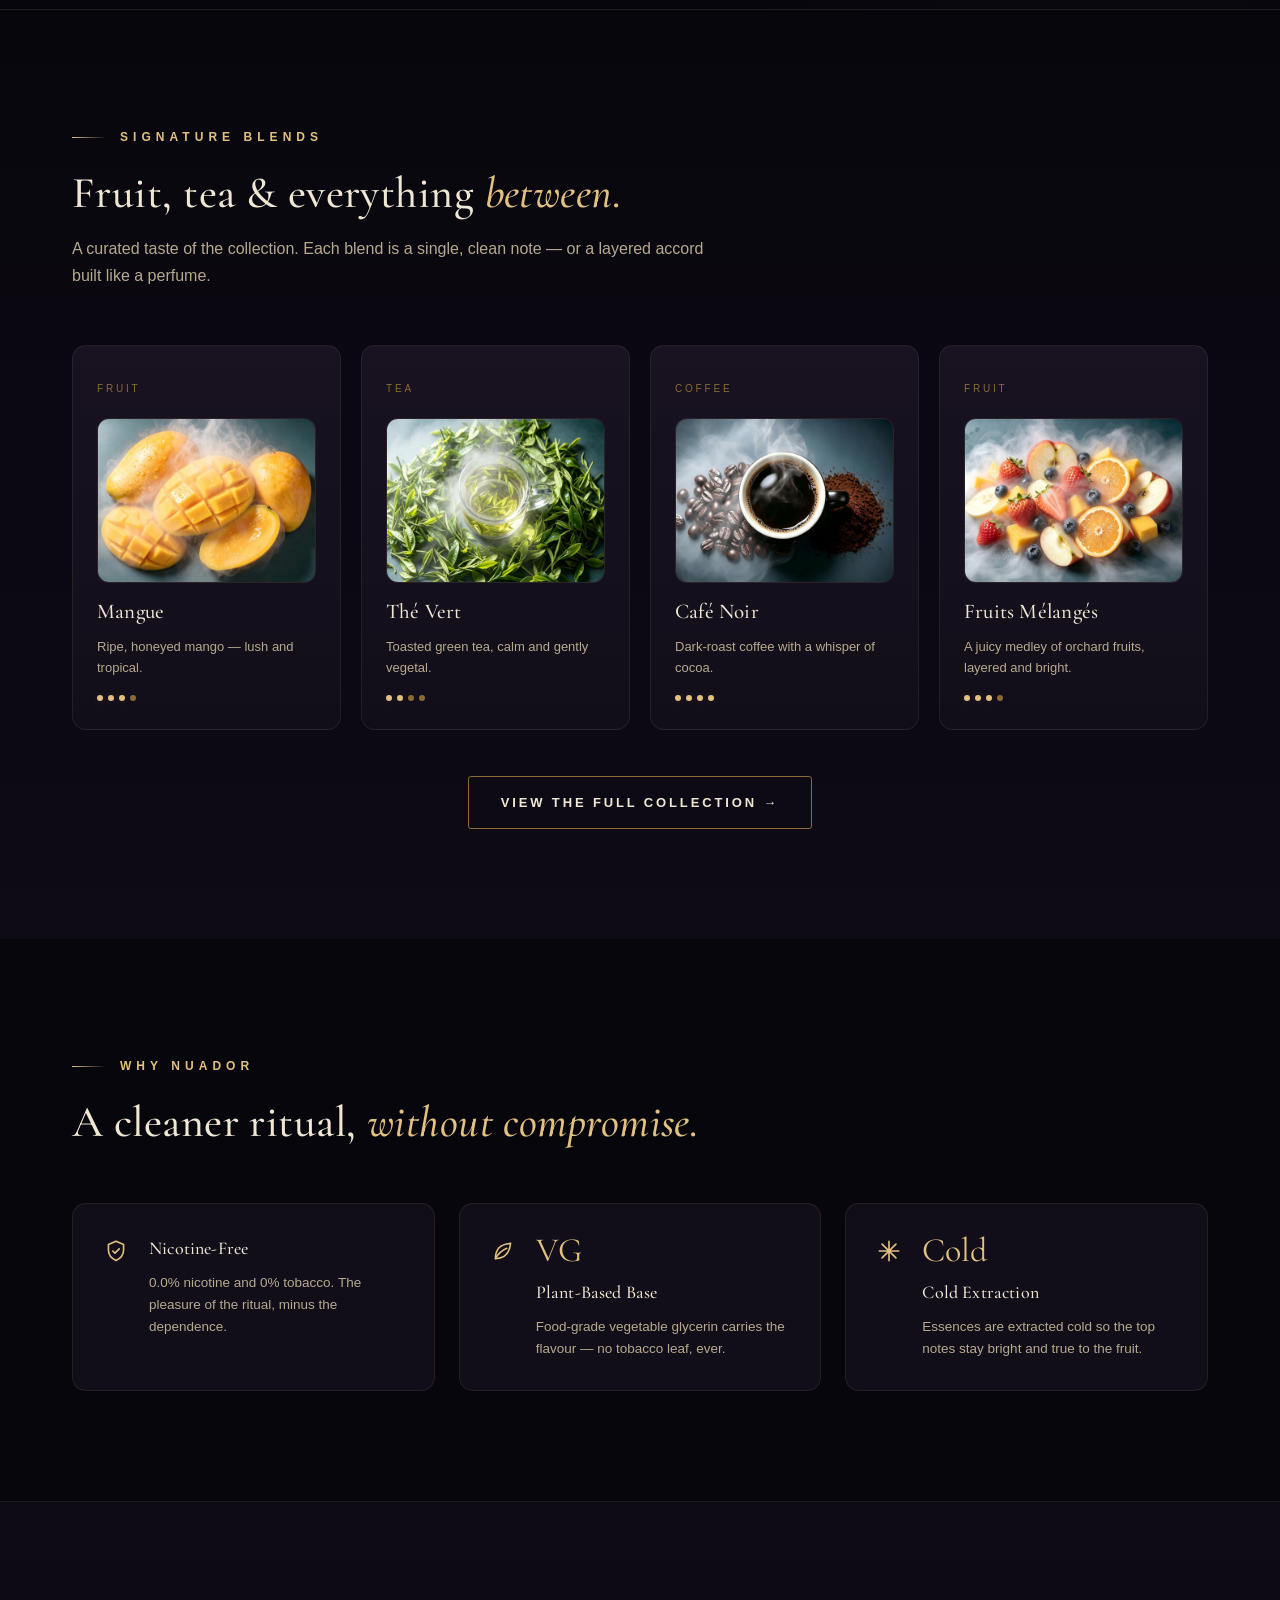
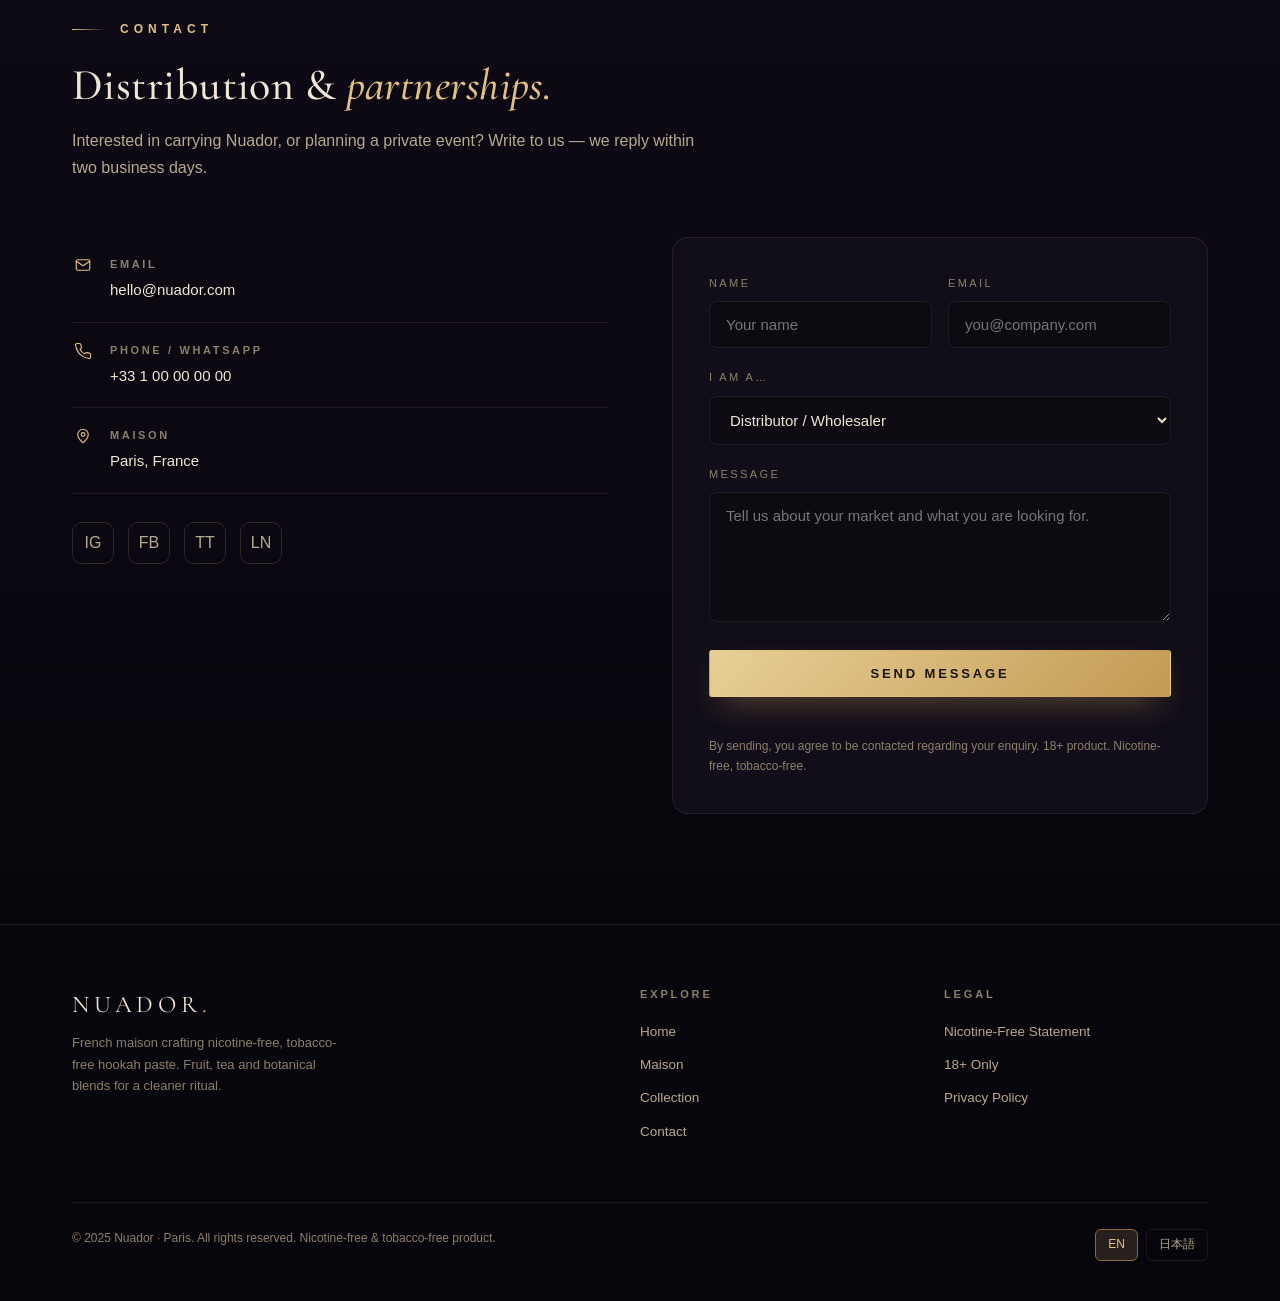
==== commit 76073e2b: "Add product photos, Japanese version, remove emoji" ====
--- a/index.html
+++ b/index.html
@@ -4,7 +4,7 @@
 <meta charset="UTF-8">
 <meta name="viewport" content="width=device-width, initial-scale=1.0">
 <title>Nuador — Nicotine-Free Hookah Paste · Paris</title>
-<meta name="description" content="Nuador is a French maison crafting nicotine-free, tobacco-free hookah paste. Fruit, tea and exotic blends for a cleaner ritual.">
+<meta name="description" content="Nuador is a French maison crafting nicotine-free, tobacco-free hookah paste. Fruit, tea and coffee blends for a cleaner ritual.">
 <link rel="preconnect" href="https://fonts.googleapis.com">
 <link rel="preconnect" href="https://fonts.gstatic.com" crossorigin>
 <link href="https://fonts.googleapis.com/css2?family=Cormorant+Garamond:ital,wght@0,400;0,500;0,600;1,400;1,500&display=swap" rel="stylesheet">
@@ -30,6 +30,7 @@
       <a href="catalog.html">Collection</a>
       <a href="#contact">Contact</a>
       <a href="#contact" class="nav-cta">Get in Touch</a>
+      <span class="lang-switch"><a href="index.html" class="on">EN</a><a href="ja/index.html">日本語</a></span>
     </nav>
     <button class="burger" id="burger" aria-label="Menu"><span></span><span></span><span></span></button>
   </div>
@@ -53,7 +54,7 @@
       <div class="hero-stats">
         <div><b>0.0%</b><span>Nicotine</span></div>
         <div><b>0%</b><span>Tobacco</span></div>
-        <div><b>20+</b><span>Blends</span></div>
+        <div><b>8</b><span>Blends</span></div>
       </div>
     </div>
     <div class="hero-product">
@@ -74,8 +75,8 @@
 <!-- ============ MARQUEE ============ -->
 <div class="marquee">
   <div class="marquee-track">
-    <span>Peach <b>·</b> Green Grape <b>·</b> Longjing Tea <b>·</b> Passion Fruit <b>·</b> Lapsang <b>·</b> Icy Mint <b>·</b> Mango <b>·</b> Osmanthus <b>·</b></span>
-    <span>Peach <b>·</b> Green Grape <b>·</b> Longjing Tea <b>·</b> Passion Fruit <b>·</b> Lapsang <b>·</b> Icy Mint <b>·</b> Mango <b>·</b> Osmanthus <b>·</b></span>
+    <span>Apple <b>·</b> Mango <b>·</b> Mixed Fruit <b>·</b> Green Tea <b>·</b> Jasmine Tea <b>·</b> Lemon Tea <b>·</b> Black Coffee <b>·</b> Cappuccino <b>·</b></span>
+    <span>Apple <b>·</b> Mango <b>·</b> Mixed Fruit <b>·</b> Green Tea <b>·</b> Jasmine Tea <b>·</b> Lemon Tea <b>·</b> Black Coffee <b>·</b> Cappuccino <b>·</b></span>
   </div>
 </div>
 
@@ -91,9 +92,9 @@
         <p class="sig">— Nuador, Maison fondée à Paris</p>
       </div>
       <div class="pillars reveal">
-        <div class="pillar"><span class="ic">🌫️</span><h3>French Craft</h3><p>Formulated and quality-controlled in France with exacting maison standards.</p></div>
-        <div class="pillar"><span class="ic">🍃</span><h3>0% Nicotine</h3><p>No nicotine, no tobacco. Only vegetable glycerin and natural essences.</p></div>
-        <div class="pillar"><span class="ic">❄️</span><h3>Cold Extraction</h3><p>Gentle cold extraction preserves the true brightness of fruit and tea.</p></div>
+        <div class="pillar"><span class="ic"><svg viewBox="0 0 24 24" fill="none" stroke="currentColor" stroke-width="1.5" stroke-linecap="round" stroke-linejoin="round"><path d="M12 3l6 9-6 9-6-9 6-9z"/><path d="M8.5 12h7"/></svg></span><h3>French Craft</h3><p>Formulated and quality-controlled in France with exacting maison standards.</p></div>
+        <div class="pillar"><span class="ic"><svg viewBox="0 0 24 24" fill="none" stroke="currentColor" stroke-width="1.5" stroke-linecap="round" stroke-linejoin="round"><path d="M5 19c0-8 4.5-13.5 14-14-1 9.5-6.5 14-14 14z"/><path d="M5 19c2.5-4.5 6-7.5 10.5-9.5"/></svg></span><h3>0% Nicotine</h3><p>No nicotine, no tobacco. Only vegetable glycerin and natural essences.</p></div>
+        <div class="pillar"><span class="ic"><svg viewBox="0 0 24 24" fill="none" stroke="currentColor" stroke-width="1.5" stroke-linecap="round"><path d="M12 3v18M3 12h18M5.6 5.6l12.8 12.8M18.4 5.6L5.6 18.4"/></svg></span><h3>Cold Extraction</h3><p>Gentle cold extraction preserves the true brightness of fruit and tea.</p></div>
       </div>
     </div>
   </div>
@@ -110,31 +111,31 @@
     <div class="featured reveal">
       <a href="catalog.html" class="fcard">
         <span class="cat">Fruit</span>
-        <div class="emoji">🍑</div>
-        <h3>Pêche Blanche</h3><div class="cn">白桃 · White Peach</div>
-        <p class="note">Juicy white peach with a soft, velvety finish.</p>
+        <img class="thumb" src="data/mango.webp" alt="Mango flavoured hookah paste" loading="lazy">
+        <h3>Mangue</h3>
+        <p class="note">Ripe, honeyed mango — lush and tropical.</p>
         <div class="dots"><i class="on"></i><i class="on"></i><i class="on"></i><i></i></div>
       </a>
       <a href="catalog.html" class="fcard">
         <span class="cat">Tea</span>
-        <div class="emoji">🍃</div>
-        <h3>Longjing</h3><div class="cn">龙井 · Dragon Well</div>
-        <p class="note">Toasted, vegetal green tea — calm and lingering.</p>
+        <img class="thumb" src="data/green-tea.webp" alt="Green tea flavoured hookah paste" loading="lazy">
+        <h3>Thé Vert</h3>
+        <p class="note">Toasted green tea, calm and gently vegetal.</p>
         <div class="dots"><i class="on"></i><i class="on"></i><i></i><i></i></div>
       </a>
       <a href="catalog.html" class="fcard">
-        <span class="cat">Exotic</span>
-        <div class="emoji">🌲</div>
-        <h3>Cèdre &amp; Ambre</h3><div class="cn">雪松琥珀 · Cedar &amp; Amber</div>
-        <p class="note">Woody cedar wrapped in warm amber — the signature.</p>
+        <span class="cat">Coffee</span>
+        <img class="thumb" src="data/black-coffee.webp" alt="Black coffee flavoured hookah paste" loading="lazy">
+        <h3>Café Noir</h3>
+        <p class="note">Dark-roast coffee with a whisper of cocoa.</p>
         <div class="dots"><i class="on"></i><i class="on"></i><i class="on"></i><i class="on"></i></div>
       </a>
       <a href="catalog.html" class="fcard">
-        <span class="cat">Cool</span>
-        <div class="emoji">❄️</div>
-        <h3>Menthe Glaciale</h3><div class="cn">冰爽薄荷 · Icy Mint</div>
-        <p class="note">A crisp, cooling mint that clears the palate.</p>
-        <div class="dots"><i class="on"></i><i class="on"></i><i></i><i></i></div>
+        <span class="cat">Fruit</span>
+        <img class="thumb" src="data/Mixed-Fruit.webp" alt="Mixed fruit flavoured hookah paste" loading="lazy">
+        <h3>Fruits Mélangés</h3>
+        <p class="note">A juicy medley of orchard fruits, layered and bright.</p>
+        <div class="dots"><i class="on"></i><i class="on"></i><i class="on"></i><i></i></div>
       </a>
     </div>
     <div style="text-align:center;margin-top:46px" class="reveal">
@@ -152,15 +153,15 @@
     </div>
     <div class="benefits">
       <div class="benefit reveal">
-        <span class="ic">🚭</span>
+        <span class="ic"><svg viewBox="0 0 24 24" fill="none" stroke="currentColor" stroke-width="1.5" stroke-linecap="round" stroke-linejoin="round"><path d="M12 3l7 3v5c0 4.4-3 7.8-7 9.7-4-1.9-7-5.3-7-9.7V6l7-3z"/><path d="M9 12l2 2 4-4"/></svg></span>
         <div><h3>Nicotine-Free</h3><p>0.0% nicotine and 0% tobacco. The pleasure of the ritual, minus the dependence.</p></div>
       </div>
       <div class="benefit reveal">
-        <span class="ic">🌱</span>
+        <span class="ic"><svg viewBox="0 0 24 24" fill="none" stroke="currentColor" stroke-width="1.5" stroke-linecap="round" stroke-linejoin="round"><path d="M5 19c0-8 4.5-13.5 14-14-1 9.5-6.5 14-14 14z"/><path d="M5 19c2.5-4.5 6-7.5 10.5-9.5"/></svg></span>
         <div><span class="num">VG</span><h3>Plant-Based Base</h3><p>Food-grade vegetable glycerin carries the flavour — no tobacco leaf, ever.</p></div>
       </div>
       <div class="benefit reveal">
-        <span class="ic">🧊</span>
+        <span class="ic"><svg viewBox="0 0 24 24" fill="none" stroke="currentColor" stroke-width="1.5" stroke-linecap="round"><path d="M12 3v18M3 12h18M5.6 5.6l12.8 12.8M18.4 5.6L5.6 18.4"/></svg></span>
         <div><span class="num">Cold</span><h3>Cold Extraction</h3><p>Essences are extracted cold so the top notes stay bright and true to the fruit.</p></div>
       </div>
     </div>
@@ -178,15 +179,15 @@
     <div class="contact-grid">
       <div class="contact-info reveal">
         <div class="line">
-          <span class="ic">✉️</span>
+          <span class="ic"><svg viewBox="0 0 24 24" fill="none" stroke="currentColor" stroke-width="1.5" stroke-linecap="round" stroke-linejoin="round"><rect x="3" y="5" width="18" height="14" rx="2"/><path d="M3 7l9 6 9-6"/></svg></span>
           <div><b>Email</b><a href="mailto:hello@nuador.com">hello@nuador.com</a></div>
         </div>
         <div class="line">
-          <span class="ic">📞</span>
+          <span class="ic"><svg viewBox="0 0 24 24" fill="none" stroke="currentColor" stroke-width="1.5" stroke-linecap="round" stroke-linejoin="round"><path d="M22 16.92v3a2 2 0 0 1-2.18 2 19.79 19.79 0 0 1-8.63-3.07 19.5 19.5 0 0 1-6-6 19.79 19.79 0 0 1-3.07-8.67A2 2 0 0 1 4.11 2h3a2 2 0 0 1 2 1.72c.13.96.36 1.9.7 2.81a2 2 0 0 1-.45 2.11L8.09 9.91a16 16 0 0 0 6 6l1.27-1.27a2 2 0 0 1 2.11-.45c.91.34 1.85.57 2.81.7A2 2 0 0 1 22 16.92z"/></svg></span>
           <div><b>Phone / WhatsApp</b><span>+33 1 00 00 00 00</span></div>
         </div>
         <div class="line">
-          <span class="ic">📍</span>
+          <span class="ic"><svg viewBox="0 0 24 24" fill="none" stroke="currentColor" stroke-width="1.5" stroke-linecap="round" stroke-linejoin="round"><path d="M12 21s-7-5.6-7-11a7 7 0 0 1 14 0c0 5.4-7 11-7 11z"/><circle cx="12" cy="10" r="2.5"/></svg></span>
           <div><b>Maison</b><span>Paris, France</span></div>
         </div>
         <div class="social">
@@ -253,7 +254,7 @@
     </div>
     <div class="foot-bottom">
       <span>© 2025 Nuador · Paris. All rights reserved. Nicotine-free &amp; tobacco-free product.</span>
-      <span class="langs"><span class="on">EN</span><span title="Japanese version — coming soon">日本語</span></span>
+      <span class="langs"><a href="index.html" class="on">EN</a><a href="ja/index.html">日本語</a></span>
     </div>
   </div>
 </footer>
--- a/css/style.css
+++ b/css/style.css
@@ -92,6 +92,10 @@
 .nav-links a.active::after{content:"";position:absolute;left:0;right:0;bottom:-9px;height:1px;background:var(--gold)}
 .nav-cta{padding:11px 24px;border:1px solid var(--gold-3);border-radius:3px;color:var(--gold);font-size:12px;letter-spacing:.2em;text-transform:uppercase;transition:all .3s}
 .nav-cta:hover{background:rgba(226,193,128,.08);border-color:var(--gold)}
+.nav-links .lang-switch{display:flex;align-items:center;gap:4px;margin-left:4px}
+.nav-links .lang-switch a{font-size:11.5px;letter-spacing:.06em;text-transform:none;padding:7px 12px;border-radius:6px;color:var(--muted);border:1px solid transparent}
+.nav-links .lang-switch a:hover{color:var(--gold)}
+.nav-links .lang-switch a.on{color:var(--gold);border-color:var(--gold-3);background:var(--gold-glow)}
 .burger{display:none;flex-direction:column;gap:5px;background:none;border:none;cursor:pointer;padding:8px}
 .burger span{width:24px;height:1.5px;background:var(--cream);transition:.3s}
 .burger.open span:nth-child(1){transform:translateY(6.5px) rotate(45deg)}
@@ -160,7 +164,11 @@
 .pillars{display:grid;grid-template-columns:repeat(3,1fr);gap:1px;background:var(--line-soft);border:1px solid var(--line-soft);border-radius:14px;overflow:hidden}
 .pillar{background:var(--panel);padding:34px 28px;transition:background .35s}
 .pillar:hover{background:var(--panel-2)}
-.pillar .ic{width:46px;height:46px;border-radius:10px;display:grid;place-items:center;background:var(--gold-glow);border:1px solid var(--line);margin-bottom:20px;font-size:20px}
+.pillar .ic{width:46px;height:46px;border-radius:10px;display:grid;place-items:center;background:var(--gold-glow);border:1px solid var(--line);margin-bottom:20px}
+.ic svg{color:var(--gold)}
+.pillar .ic svg{width:22px;height:22px}
+.benefit .ic svg{width:26px;height:26px}
+.contact-info .line .ic svg{width:18px;height:18px}
 .pillar h3{font-size:19px;color:var(--cream);margin-bottom:10px}
 .pillar p{font-size:13.5px;color:var(--muted)}
 
@@ -173,7 +181,7 @@
 }
 .fcard:hover{transform:translateY(-6px);border-color:var(--line);box-shadow:0 26px 50px -24px rgba(0,0,0,.7)}
 .fcard .cat{font-size:10px;letter-spacing:.28em;text-transform:uppercase;color:var(--gold-3)}
-.fcard .emoji{font-size:38px;margin:18px 0 14px;filter:drop-shadow(0 8px 16px rgba(0,0,0,.4))}
+.thumb{width:100%;aspect-ratio:4/3;object-fit:cover;border-radius:12px;margin:18px 0 16px;background:var(--panel-2);border:1px solid var(--line-soft);display:block}
 .fcard h3{font-family:var(--serif);font-size:21px;color:var(--cream);line-height:1.2}
 .fcard .cn{font-size:12px;color:var(--faint);margin-top:4px}
 .fcard .note{font-size:13px;color:var(--muted);margin-top:12px}
@@ -238,8 +246,9 @@
 .foot-brand p{max-width:280px;font-size:13px;color:var(--faint)}
 .foot-bottom{border-top:1px solid var(--line-soft);padding-top:26px;display:flex;justify-content:space-between;gap:20px;flex-wrap:wrap;font-size:12px;color:var(--faint)}
 .foot-bottom .langs{display:flex;gap:8px}
-.foot-bottom .langs span{padding:5px 12px;border:1px solid var(--line-soft);border-radius:6px;color:var(--muted)}
-.foot-bottom .langs span.on{color:var(--gold);border-color:var(--gold-3);background:var(--gold-glow)}
+.foot-bottom .langs a{padding:5px 12px;border:1px solid var(--line-soft);border-radius:6px;color:var(--muted);transition:.3s}
+.foot-bottom .langs a:hover{color:var(--gold);border-color:var(--gold-3)}
+.foot-bottom .langs a.on{color:var(--gold);border-color:var(--gold-3);background:var(--gold-glow)}
 
 /* ---------- Page hero (catalog) ---------- */
 .page-hero{position:relative;padding:200px 0 80px;overflow:hidden}
@@ -266,7 +275,6 @@
 .tile:hover{transform:translateY(-6px);border-color:var(--line);box-shadow:0 26px 50px -24px rgba(0,0,0,.7)}
 .tile .top{display:flex;justify-content:space-between;align-items:flex-start}
 .tile .cat{font-size:10px;letter-spacing:.26em;text-transform:uppercase;color:var(--gold-3);padding:6px 11px;border:1px solid var(--line-soft);border-radius:999px}
-.tile .emoji{font-size:42px;margin:22px 0 16px;filter:drop-shadow(0 8px 16px rgba(0,0,0,.45))}
 .tile h3{font-family:var(--serif);font-size:22px;color:var(--cream);line-height:1.18}
 .tile .cn{font-size:12.5px;color:var(--faint);margin-top:5px}
 .tile .note{font-size:13px;color:var(--muted);margin-top:13px;line-height:1.55}
@@ -304,6 +312,8 @@
   .nav-links.open{transform:none;opacity:1;pointer-events:auto}
   .nav-links a{padding:16px 0;border-bottom:1px solid var(--line-soft);width:100%}
   .nav-links .nav-cta{margin-top:16px;text-align:center}
+  .nav-links .lang-switch{width:100%;justify-content:center;gap:10px;margin:14px 0 0;padding-top:16px;border-top:1px solid var(--line-soft)}
+  .nav-links .lang-switch a{width:auto;border-bottom:none;padding:7px 16px}
   .burger{display:flex}
   .grid{grid-template-columns:repeat(2,1fr)}
   .benefits,.markets,.pillars{grid-template-columns:1fr}
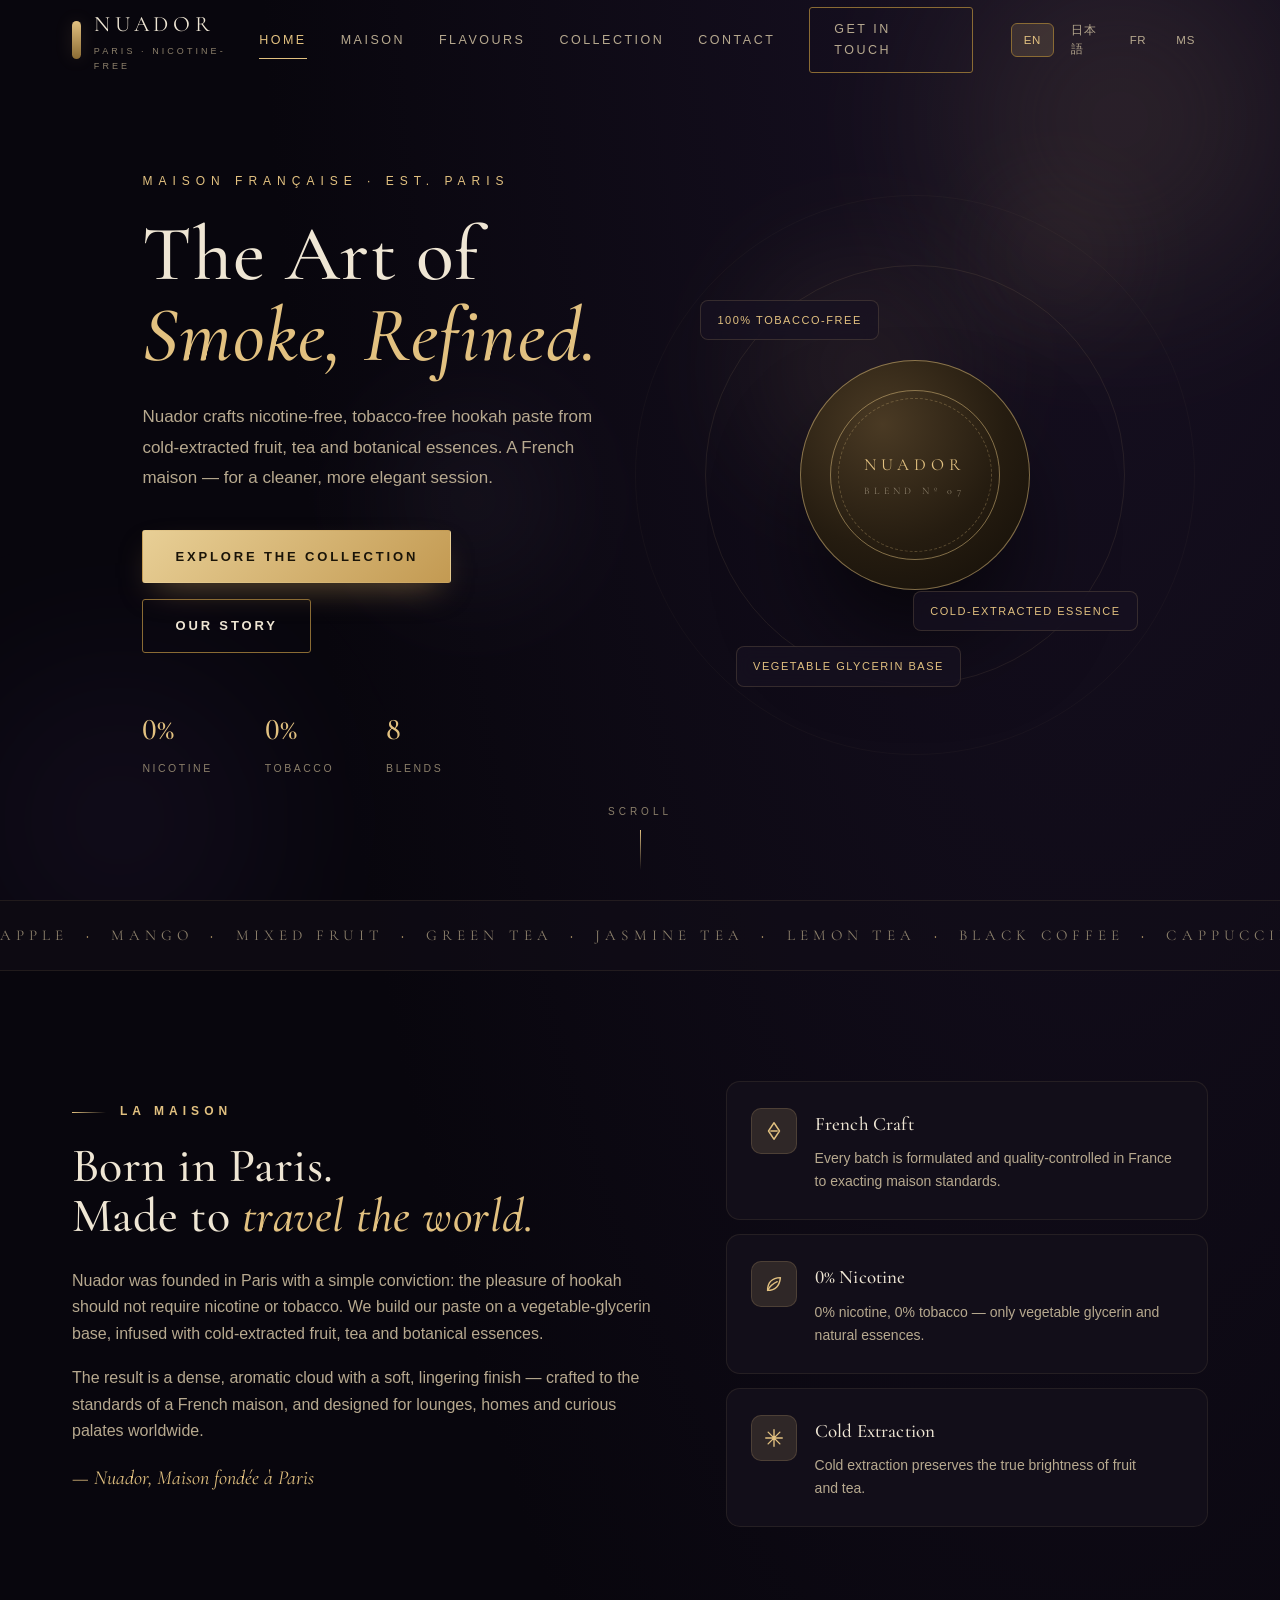
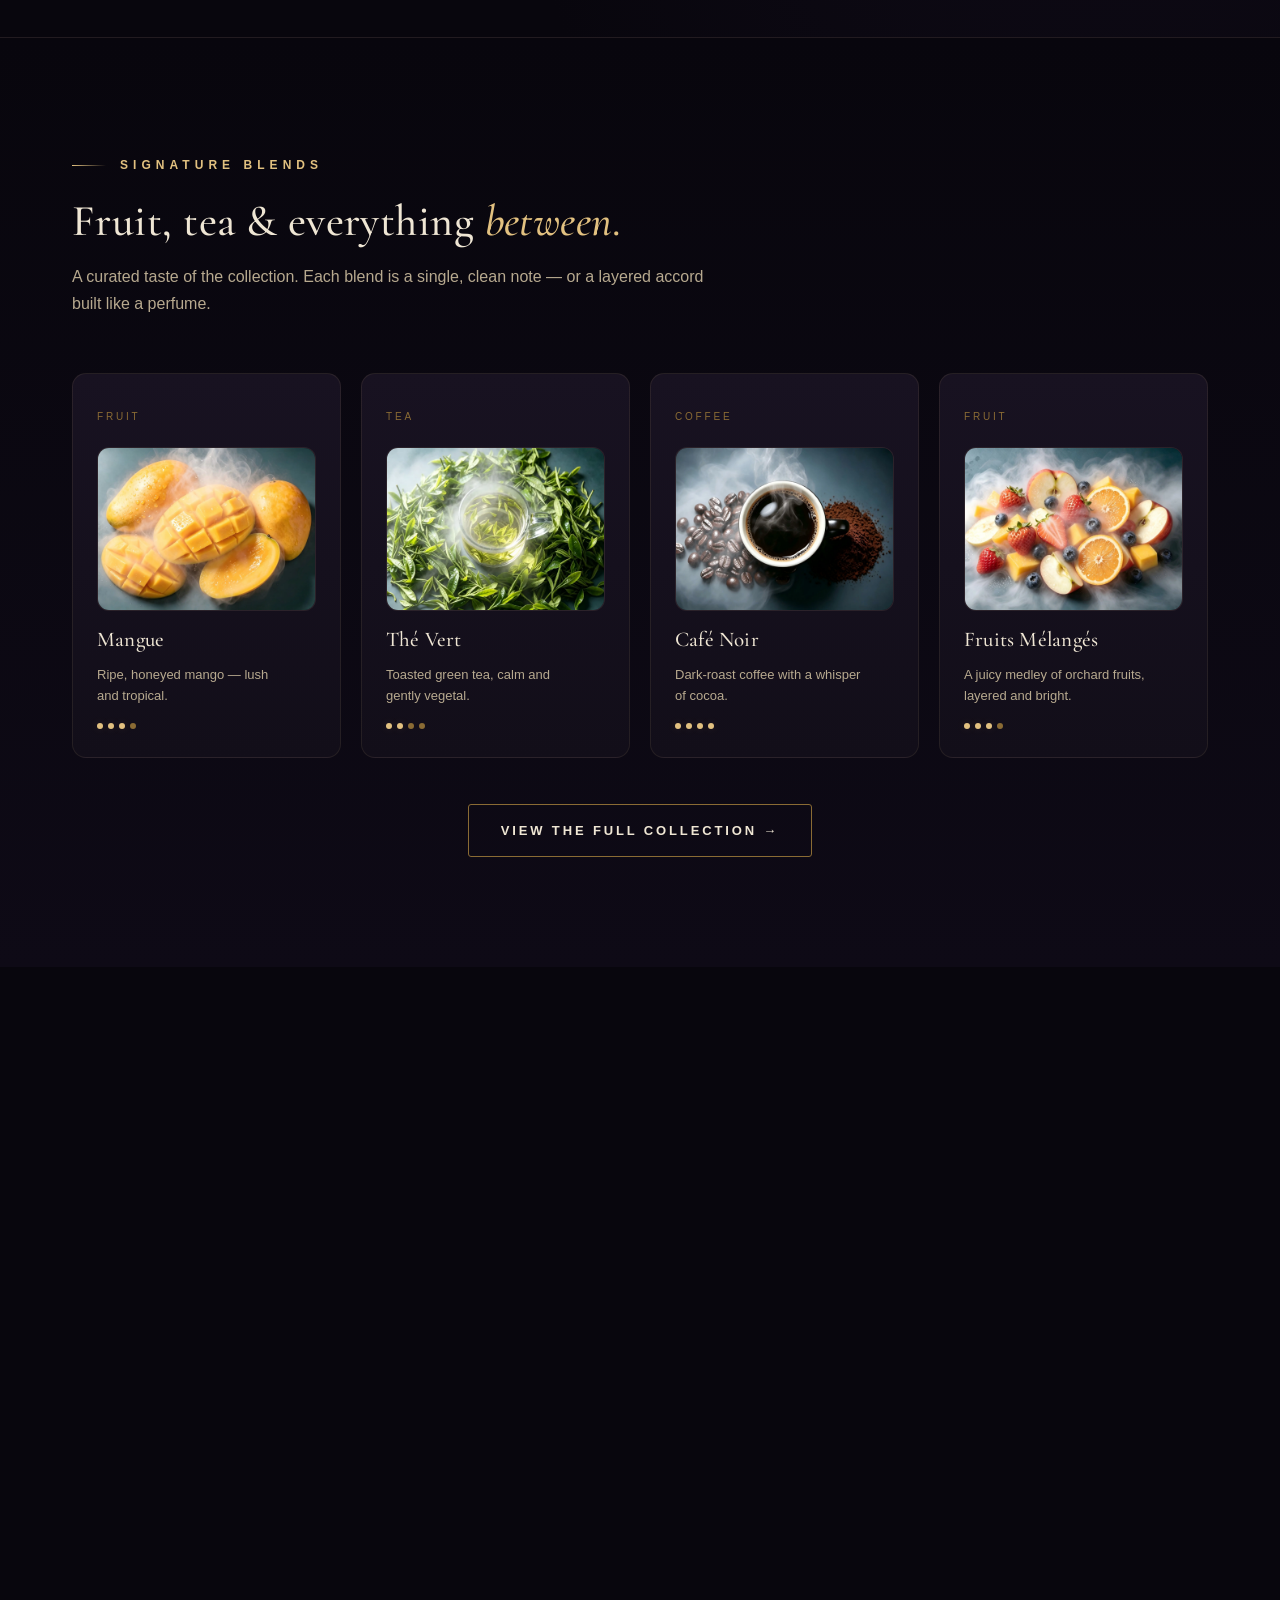
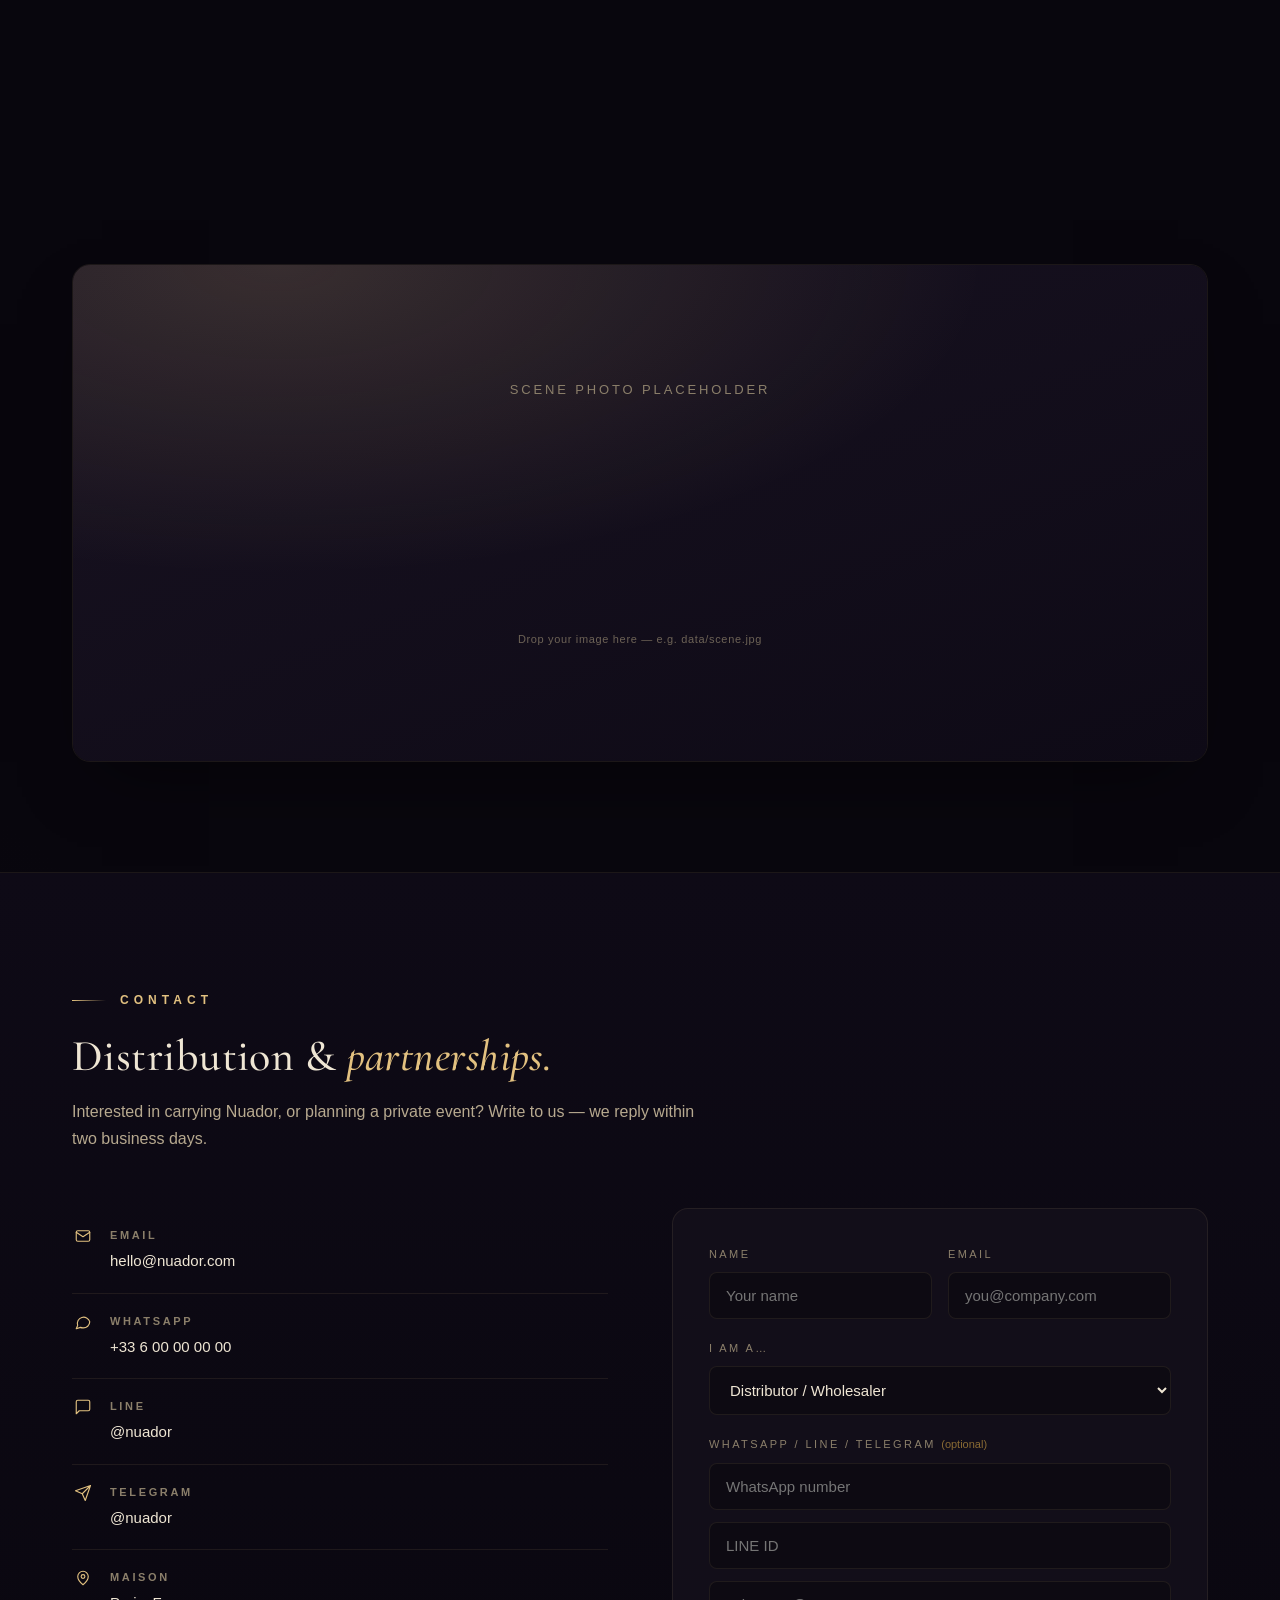
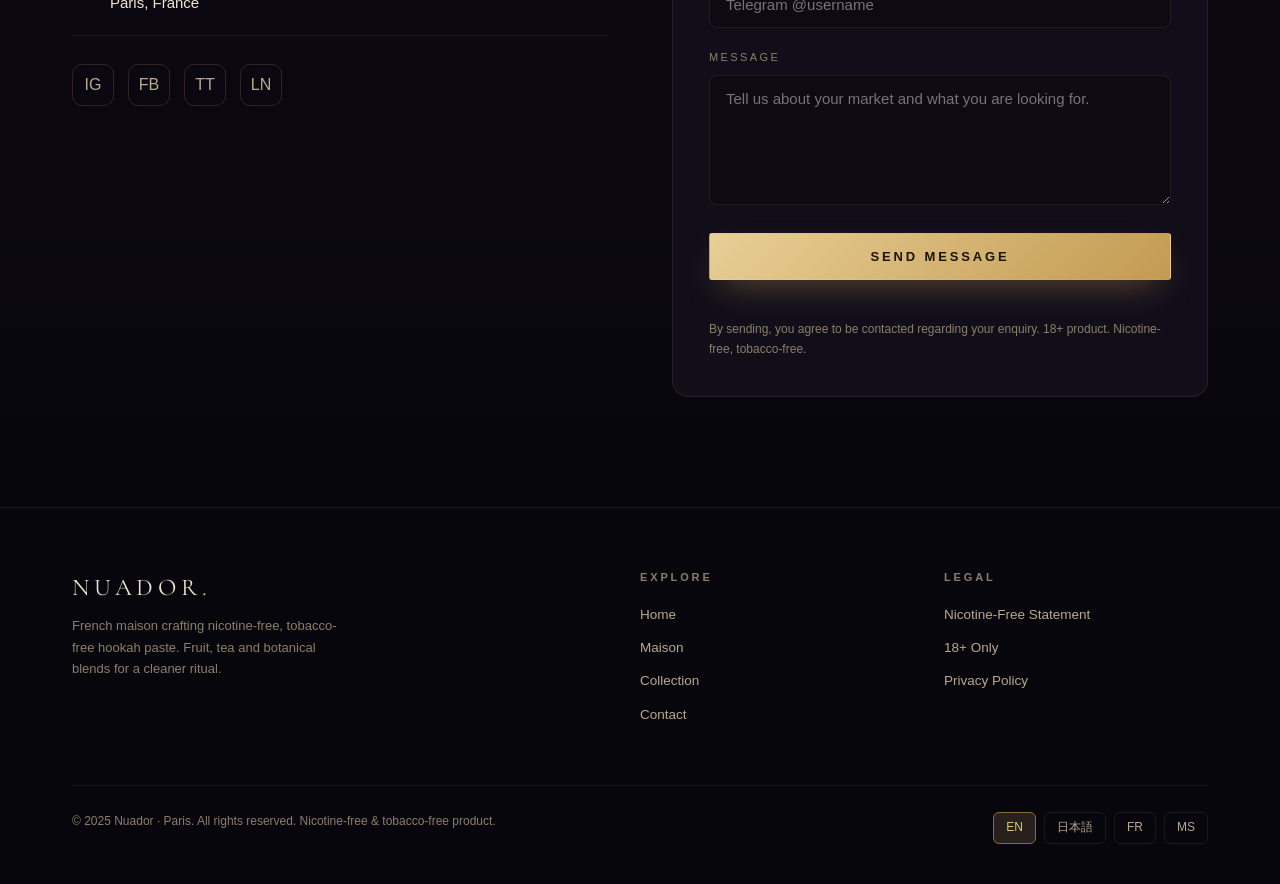
==== commit ff9fdae1: "fr,ms" ====
--- a/index.html
+++ b/index.html
@@ -30,7 +30,7 @@
       <a href="catalog.html">Collection</a>
       <a href="#contact">Contact</a>
       <a href="#contact" class="nav-cta">Get in Touch</a>
-      <span class="lang-switch"><a href="index.html" class="on">EN</a><a href="ja/index.html">日本語</a></span>
+      <span class="lang-switch"><a href="index.html" class="on">EN</a><a href="ja/index.html">日本語</a><a href="fr/index.html" title="Français">FR</a><a href="ms/index.html" title="Bahasa Melayu">MS</a></span>
     </nav>
     <button class="burger" id="burger" aria-label="Menu"><span></span><span></span><span></span></button>
   </div>
@@ -52,7 +52,7 @@
         <a href="#maison" class="btn btn-ghost">Our Story</a>
       </div>
       <div class="hero-stats">
-        <div><b>0.0%</b><span>Nicotine</span></div>
+        <div><b>0%</b><span>Nicotine</span></div>
         <div><b>0%</b><span>Tobacco</span></div>
         <div><b>8</b><span>Blends</span></div>
       </div>
@@ -92,9 +92,9 @@
         <p class="sig">— Nuador, Maison fondée à Paris</p>
       </div>
       <div class="pillars reveal">
-        <div class="pillar"><span class="ic"><svg viewBox="0 0 24 24" fill="none" stroke="currentColor" stroke-width="1.5" stroke-linecap="round" stroke-linejoin="round"><path d="M12 3l6 9-6 9-6-9 6-9z"/><path d="M8.5 12h7"/></svg></span><h3>French Craft</h3><p>Formulated and quality-controlled in France with exacting maison standards.</p></div>
-        <div class="pillar"><span class="ic"><svg viewBox="0 0 24 24" fill="none" stroke="currentColor" stroke-width="1.5" stroke-linecap="round" stroke-linejoin="round"><path d="M5 19c0-8 4.5-13.5 14-14-1 9.5-6.5 14-14 14z"/><path d="M5 19c2.5-4.5 6-7.5 10.5-9.5"/></svg></span><h3>0% Nicotine</h3><p>No nicotine, no tobacco. Only vegetable glycerin and natural essences.</p></div>
-        <div class="pillar"><span class="ic"><svg viewBox="0 0 24 24" fill="none" stroke="currentColor" stroke-width="1.5" stroke-linecap="round"><path d="M12 3v18M3 12h18M5.6 5.6l12.8 12.8M18.4 5.6L5.6 18.4"/></svg></span><h3>Cold Extraction</h3><p>Gentle cold extraction preserves the true brightness of fruit and tea.</p></div>
+        <div class="pillar"><span class="ic"><svg viewBox="0 0 24 24" fill="none" stroke="currentColor" stroke-width="1.5" stroke-linecap="round" stroke-linejoin="round"><path d="M12 3l6 9-6 9-6-9 6-9z"/><path d="M8.5 12h7"/></svg></span><div><h3>French Craft</h3><p>Every batch is formulated and quality-controlled in France to exacting maison standards.</p></div></div>
+        <div class="pillar"><span class="ic"><svg viewBox="0 0 24 24" fill="none" stroke="currentColor" stroke-width="1.5" stroke-linecap="round" stroke-linejoin="round"><path d="M5 19c0-8 4.5-13.5 14-14-1 9.5-6.5 14-14 14z"/><path d="M5 19c2.5-4.5 6-7.5 10.5-9.5"/></svg></span><div><h3>0% Nicotine</h3><p>0% nicotine, 0% tobacco — only vegetable glycerin and natural essences.</p></div></div>
+        <div class="pillar"><span class="ic"><svg viewBox="0 0 24 24" fill="none" stroke="currentColor" stroke-width="1.5" stroke-linecap="round"><path d="M12 3v18M3 12h18M5.6 5.6l12.8 12.8M18.4 5.6L5.6 18.4"/></svg></span><div><h3>Cold Extraction</h3><p>Cold extraction preserves the true brightness of fruit and tea.</p></div></div>
       </div>
     </div>
   </div>
@@ -168,6 +168,23 @@
   </div>
 </section>
 
+<!-- ============ SCENE / MOMENTS ============ -->
+<section class="section scene" id="scene">
+  <div class="wrap">
+    <div class="section-head reveal">
+      <span class="eyebrow">The Moment</span>
+      <h2 style="margin-top:20px">Made for <em style="color:var(--gold);font-style:italic">shared moments.</em></h2>
+      <p>Friends around the table, conversation drifting, and a slow aromatic cloud — this is where Nuador belongs.</p>
+    </div>
+    <div class="scene-media reveal">
+      <div class="scene-ph">
+        Scene photo placeholder
+        <span class="ph-note">Drop your image here — e.g. data/scene.jpg</span>
+      </div>
+    </div>
+  </div>
+</section>
+
 <!-- ============ CONTACT ============ -->
 <section class="section contact" id="contact">
   <div class="wrap">
@@ -183,8 +200,16 @@
           <div><b>Email</b><a href="mailto:hello@nuador.com">hello@nuador.com</a></div>
         </div>
         <div class="line">
-          <span class="ic"><svg viewBox="0 0 24 24" fill="none" stroke="currentColor" stroke-width="1.5" stroke-linecap="round" stroke-linejoin="round"><path d="M22 16.92v3a2 2 0 0 1-2.18 2 19.79 19.79 0 0 1-8.63-3.07 19.5 19.5 0 0 1-6-6 19.79 19.79 0 0 1-3.07-8.67A2 2 0 0 1 4.11 2h3a2 2 0 0 1 2 1.72c.13.96.36 1.9.7 2.81a2 2 0 0 1-.45 2.11L8.09 9.91a16 16 0 0 0 6 6l1.27-1.27a2 2 0 0 1 2.11-.45c.91.34 1.85.57 2.81.7A2 2 0 0 1 22 16.92z"/></svg></span>
-          <div><b>Phone / WhatsApp</b><span>+33 1 00 00 00 00</span></div>
+          <span class="ic"><svg viewBox="0 0 24 24" fill="none" stroke="currentColor" stroke-width="1.5" stroke-linecap="round" stroke-linejoin="round"><path d="M21 11.5a8.38 8.38 0 0 1-9 8.34 8.5 8.5 0 0 1-3.4-.69L3 21l1.86-4.42A8.38 8.38 0 1 1 21 11.5z"/></svg></span>
+          <div><b>WhatsApp</b><a href="https://wa.me/33600000000">+33 6 00 00 00 00</a></div>
+        </div>
+        <div class="line">
+          <span class="ic"><svg viewBox="0 0 24 24" fill="none" stroke="currentColor" stroke-width="1.5" stroke-linecap="round" stroke-linejoin="round"><path d="M21 15a2 2 0 0 1-2 2H7l-4 4V5a2 2 0 0 1 2-2h14a2 2 0 0 1 2 2z"/></svg></span>
+          <div><b>LINE</b><a href="https://line.me/R/ti/p/@nuador">@nuador</a></div>
+        </div>
+        <div class="line">
+          <span class="ic"><svg viewBox="0 0 24 24" fill="none" stroke="currentColor" stroke-width="1.5" stroke-linecap="round" stroke-linejoin="round"><path d="M22 2L11 13M22 2l-7 20-4-9-9-4 20-7z"/></svg></span>
+          <div><b>Telegram</b><a href="https://t.me/nuador">@nuador</a></div>
         </div>
         <div class="line">
           <span class="ic"><svg viewBox="0 0 24 24" fill="none" stroke="currentColor" stroke-width="1.5" stroke-linecap="round" stroke-linejoin="round"><path d="M12 21s-7-5.6-7-11a7 7 0 0 1 14 0c0 5.4-7 11-7 11z"/><circle cx="12" cy="10" r="2.5"/></svg></span>
@@ -219,6 +244,14 @@
           </select>
         </div>
         <div class="field">
+          <label>WhatsApp / LINE / Telegram <span style="color:var(--gold-3);text-transform:none;letter-spacing:0">(optional)</span></label>
+          <div class="row3">
+            <input name="whatsapp" type="text" placeholder="WhatsApp number">
+            <input name="line" type="text" placeholder="LINE ID">
+            <input name="telegram" type="text" placeholder="Telegram @username">
+          </div>
+        </div>
+        <div class="field">
           <label for="msg">Message</label>
           <textarea id="msg" name="message" placeholder="Tell us about your market and what you are looking for."></textarea>
         </div>
@@ -254,7 +287,7 @@
     </div>
     <div class="foot-bottom">
       <span>© 2025 Nuador · Paris. All rights reserved. Nicotine-free &amp; tobacco-free product.</span>
-      <span class="langs"><a href="index.html" class="on">EN</a><a href="ja/index.html">日本語</a></span>
+      <span class="langs"><a href="index.html" class="on">EN</a><a href="ja/index.html">日本語</a><a href="fr/index.html" title="Français">FR</a><a href="ms/index.html" title="Bahasa Melayu">MS</a></span>
     </div>
   </div>
 </footer>
--- a/css/style.css
+++ b/css/style.css
@@ -49,6 +49,9 @@
 }
 .eyebrow::before{content:"";width:34px;height:1px;background:linear-gradient(90deg,var(--gold),transparent)}
 h1,h2,h3{font-family:var(--serif);font-weight:500;letter-spacing:.01em}
+h1,h2,h3{text-wrap:balance;font-variant-numeric:lining-nums tabular-nums}
+.hero-stats b{font-variant-numeric:lining-nums tabular-nums}
+p{text-wrap:pretty}
 .h-display{font-size:clamp(44px,6.4vw,78px);line-height:1.04;color:var(--cream)}
 .h-display em{font-style:italic;color:var(--gold)}
 .section{padding:110px 0;position:relative}
@@ -161,16 +164,16 @@
 .story-grid{display:grid;grid-template-columns:1.1fr .9fr;gap:64px;align-items:center}
 .story-copy p{color:var(--muted);font-size:16px;margin-bottom:18px}
 .story-copy .sig{font-family:var(--serif);font-style:italic;font-size:20px;color:var(--gold);margin-top:8px}
-.pillars{display:grid;grid-template-columns:repeat(3,1fr);gap:1px;background:var(--line-soft);border:1px solid var(--line-soft);border-radius:14px;overflow:hidden}
-.pillar{background:var(--panel);padding:34px 28px;transition:background .35s}
+.pillars{display:grid;grid-template-columns:1fr;gap:14px}
+.pillar{display:flex;gap:18px;align-items:flex-start;background:var(--panel);padding:26px 24px;border:1px solid var(--line-soft);border-radius:14px;transition:background .35s}
 .pillar:hover{background:var(--panel-2)}
-.pillar .ic{width:46px;height:46px;border-radius:10px;display:grid;place-items:center;background:var(--gold-glow);border:1px solid var(--line);margin-bottom:20px}
+.pillar .ic{flex:none;width:46px;height:46px;border-radius:10px;display:grid;place-items:center;background:var(--gold-glow);border:1px solid var(--line)}
 .ic svg{color:var(--gold)}
 .pillar .ic svg{width:22px;height:22px}
 .benefit .ic svg{width:26px;height:26px}
 .contact-info .line .ic svg{width:18px;height:18px}
-.pillar h3{font-size:19px;color:var(--cream);margin-bottom:10px}
-.pillar p{font-size:13.5px;color:var(--muted)}
+.pillar h3{font-size:19px;color:var(--cream);margin:0 0 8px}
+.pillar p{font-size:14px;color:var(--muted);line-height:1.65}
 
 /* ---------- Featured flavors ---------- */
 .featured{display:grid;grid-template-columns:repeat(4,1fr);gap:20px}
@@ -198,6 +201,12 @@
 .benefit h3{font-size:18px;color:var(--cream);margin-bottom:8px}
 .benefit p{font-size:13.5px;color:var(--muted)}
 .benefit .num{font-family:var(--serif);font-size:34px;color:var(--gold);line-height:1;display:block;margin-bottom:10px}
+
+/* ---------- Scene / moments ---------- */
+.scene-media{position:relative;border-radius:18px;overflow:hidden;border:1px solid var(--line-soft);box-shadow:0 30px 70px -30px rgba(0,0,0,.6)}
+.scene-media img{width:100%;aspect-ratio:16/7;object-fit:cover;display:block}
+.scene-ph{width:100%;aspect-ratio:16/7;display:grid;place-items:center;text-align:center;background:radial-gradient(120% 120% at 18% 0%,rgba(226,193,128,.16),transparent 52%),linear-gradient(160deg,var(--panel-2),var(--bg1));color:var(--faint);font-size:13px;letter-spacing:.22em;text-transform:uppercase;line-height:2.1}
+.scene-ph .ph-note{display:block;font-size:11px;opacity:.75;letter-spacing:.06em;text-transform:none;margin-top:4px}
 
 /* ---------- Markets ---------- */
 .markets{display:grid;grid-template-columns:repeat(3,1fr);gap:24px}
@@ -232,6 +241,7 @@
 form.contact-form input:focus,form.contact-form textarea:focus,form.contact-form select:focus{outline:none;border-color:var(--gold);background:rgba(226,193,128,.05)}
 form.contact-form textarea{min-height:130px;resize:vertical}
 form.contact-form .row{display:grid;grid-template-columns:1fr 1fr;gap:16px}
+form.contact-form .row3{display:grid;grid-template-columns:1fr;gap:12px}
 form.contact-form .note{font-size:12px;color:var(--faint);margin-top:14px}
 form.contact-form .note a{color:var(--gold)}
 
@@ -321,7 +331,7 @@
   .hero{padding-top:120px}
   .hero-stats{gap:30px}
   .hero-stats b{font-size:24px}
-  form.contact-form .row{grid-template-columns:1fr}
+  form.contact-form .row,form.contact-form .row3{grid-template-columns:1fr}
   .foot-grid{grid-template-columns:1fr}
   .float-tag{display:none}
 }
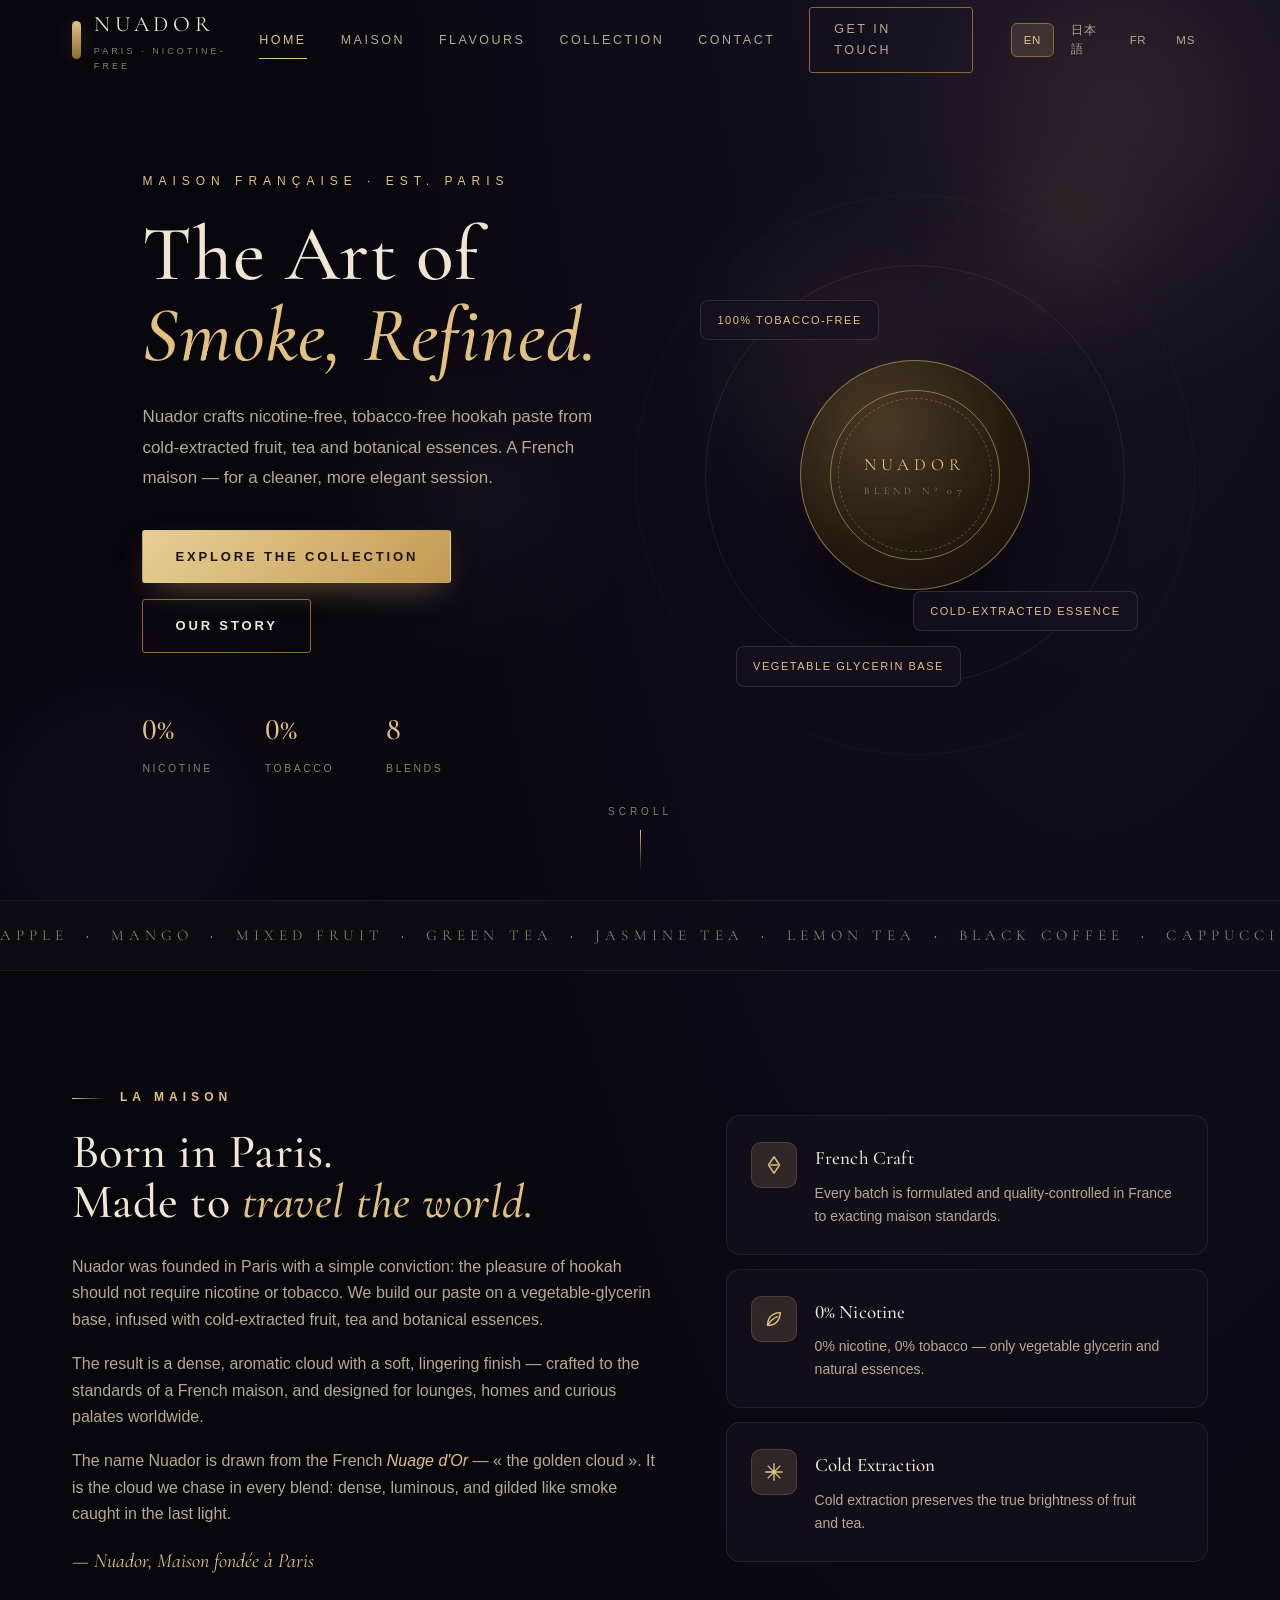
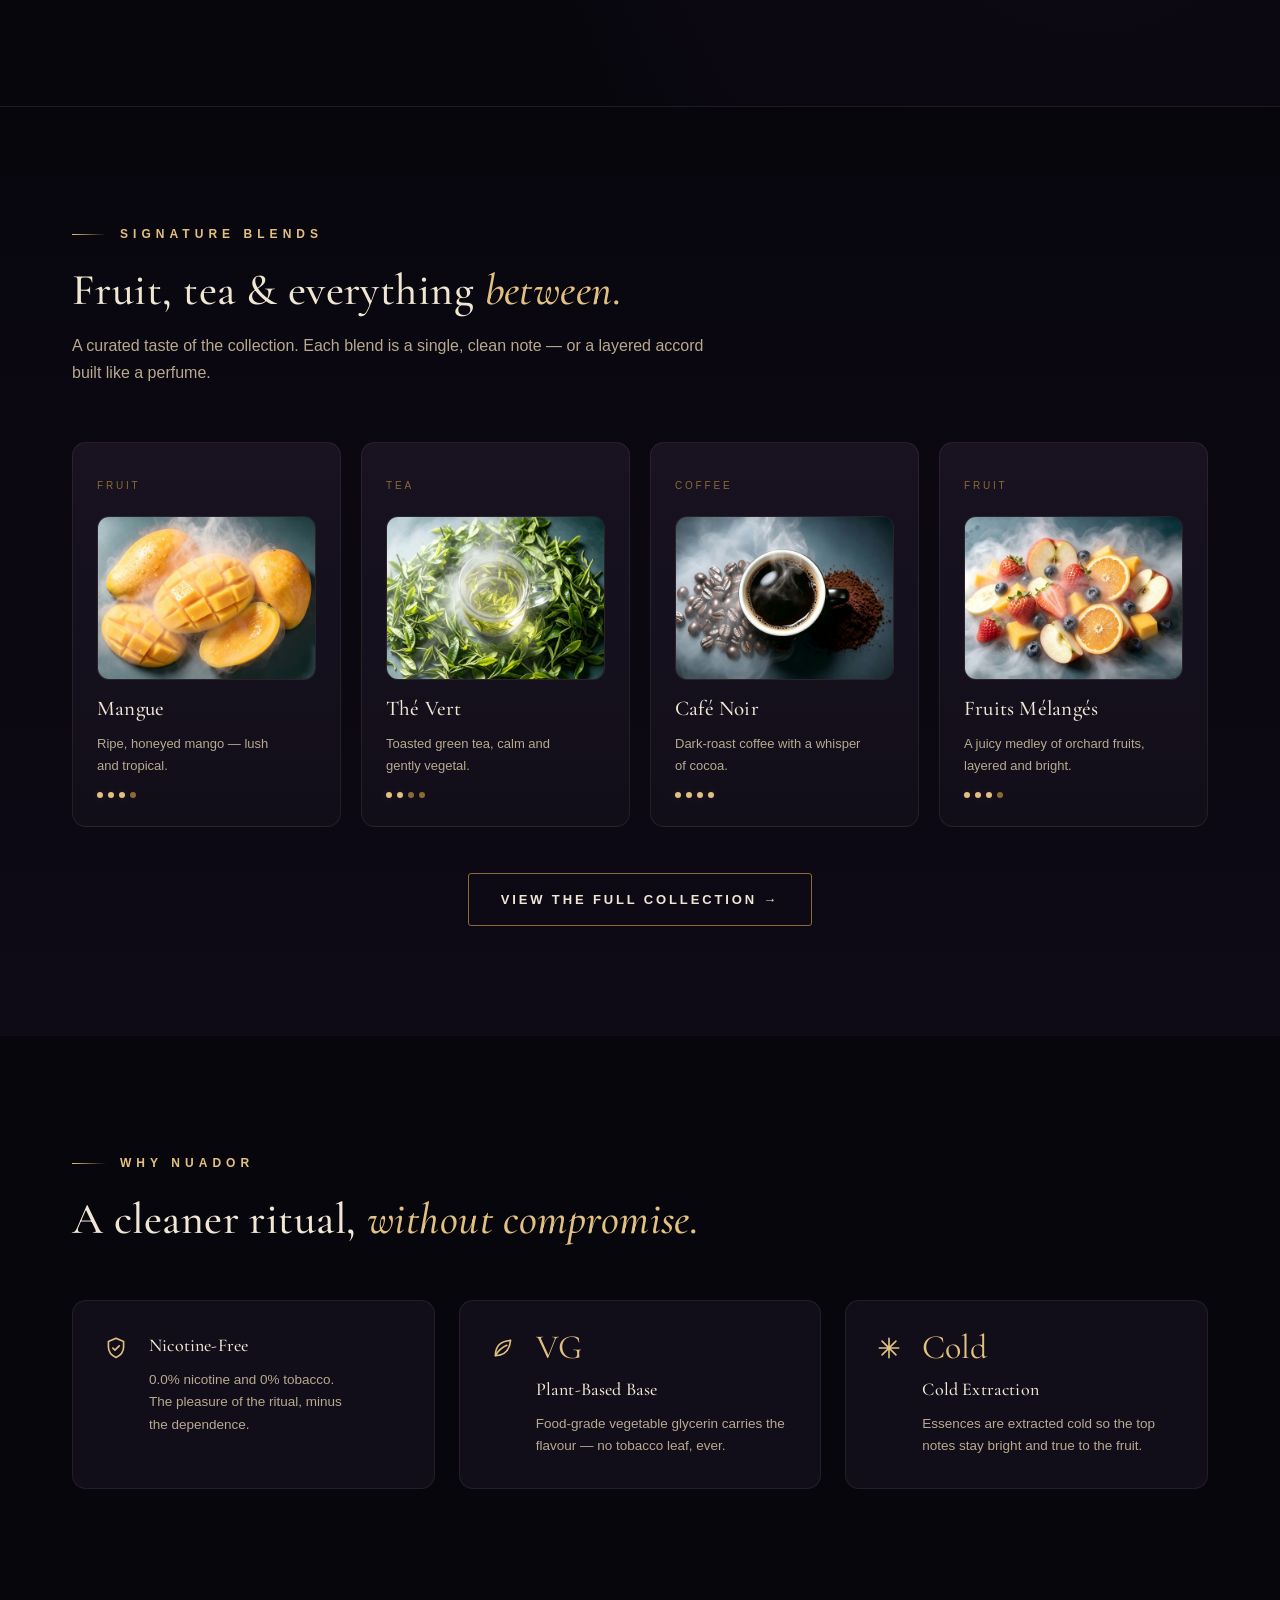
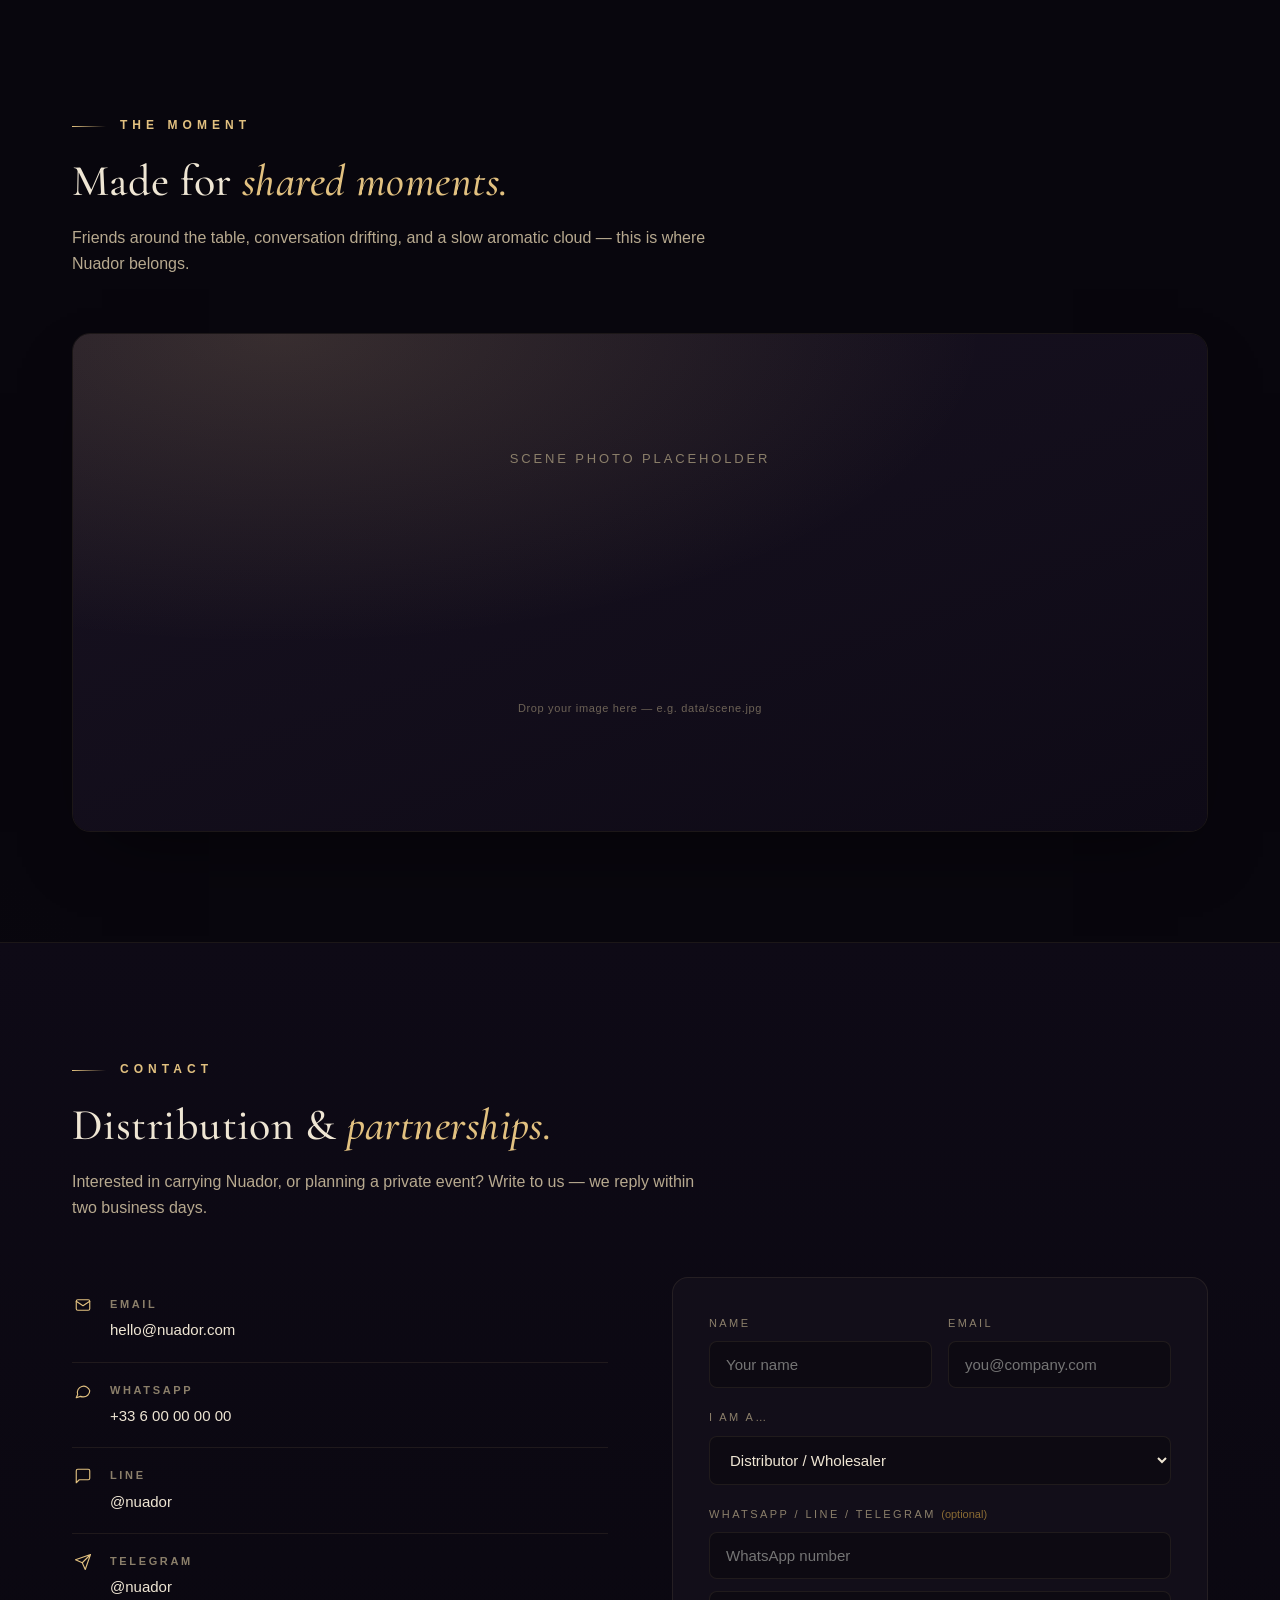
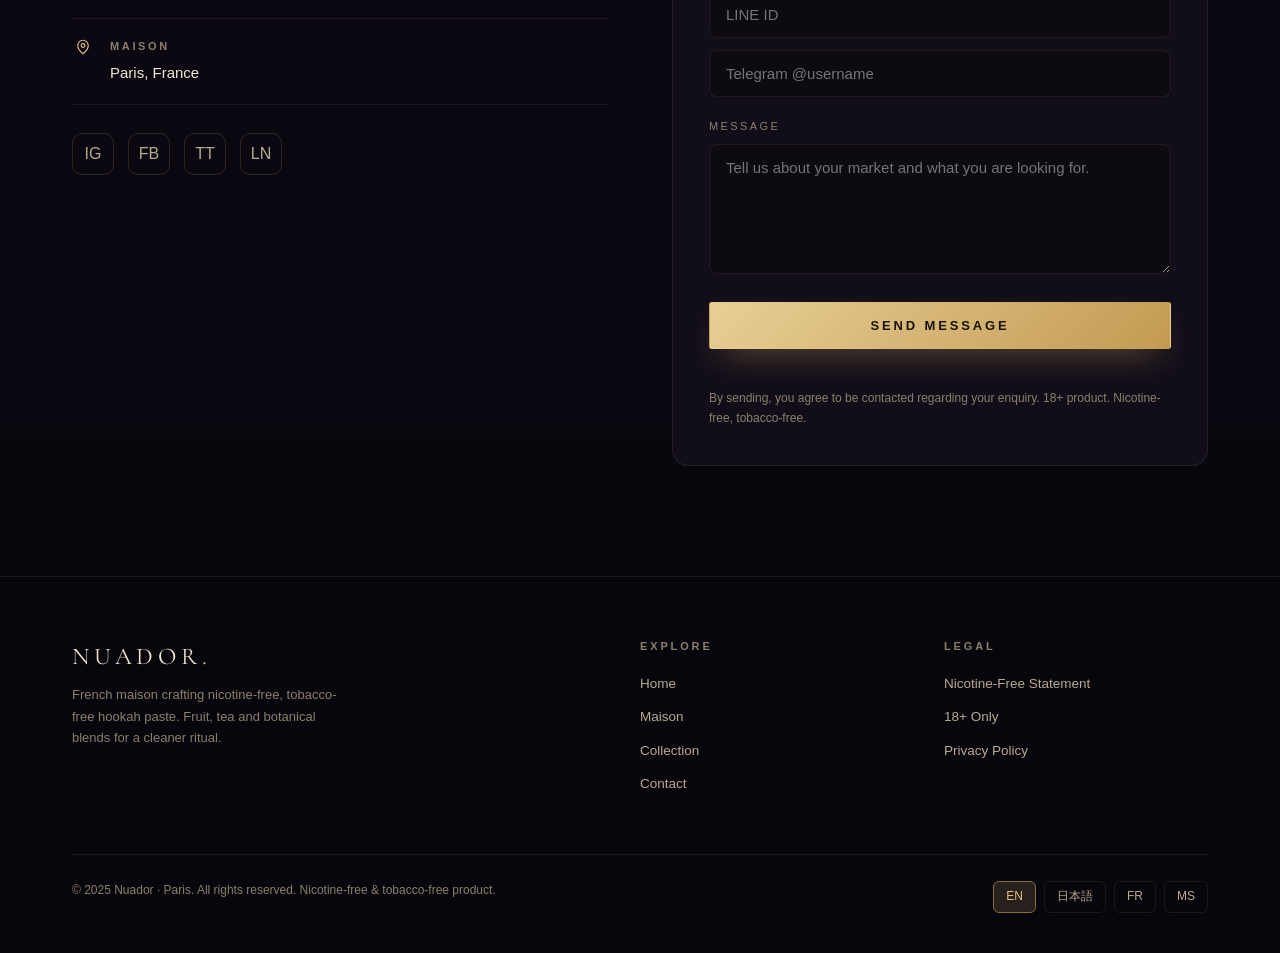
==== commit cfc51fe0: "解释nuador" ====
--- a/index.html
+++ b/index.html
@@ -89,6 +89,7 @@
         <h2 class="h-display" style="font-size:clamp(32px,4vw,48px);margin-top:20px">Born in Paris.<br>Made to <em>travel the world.</em></h2>
         <p style="margin-top:26px">Nuador was founded in Paris with a simple conviction: the pleasure of hookah should not require nicotine or tobacco. We build our paste on a vegetable-glycerin base, infused with cold-extracted fruit, tea and botanical essences.</p>
         <p>The result is a dense, aromatic cloud with a soft, lingering finish — crafted to the standards of a French maison, and designed for lounges, homes and curious palates worldwide.</p>
+        <p>The name Nuador is drawn from the French <em style="color:var(--gold);font-style:italic">Nuage d'Or</em> — « the golden cloud ». It is the cloud we chase in every blend: dense, luminous, and gilded like smoke caught in the last light.</p>
         <p class="sig">— Nuador, Maison fondée à Paris</p>
       </div>
       <div class="pillars reveal">
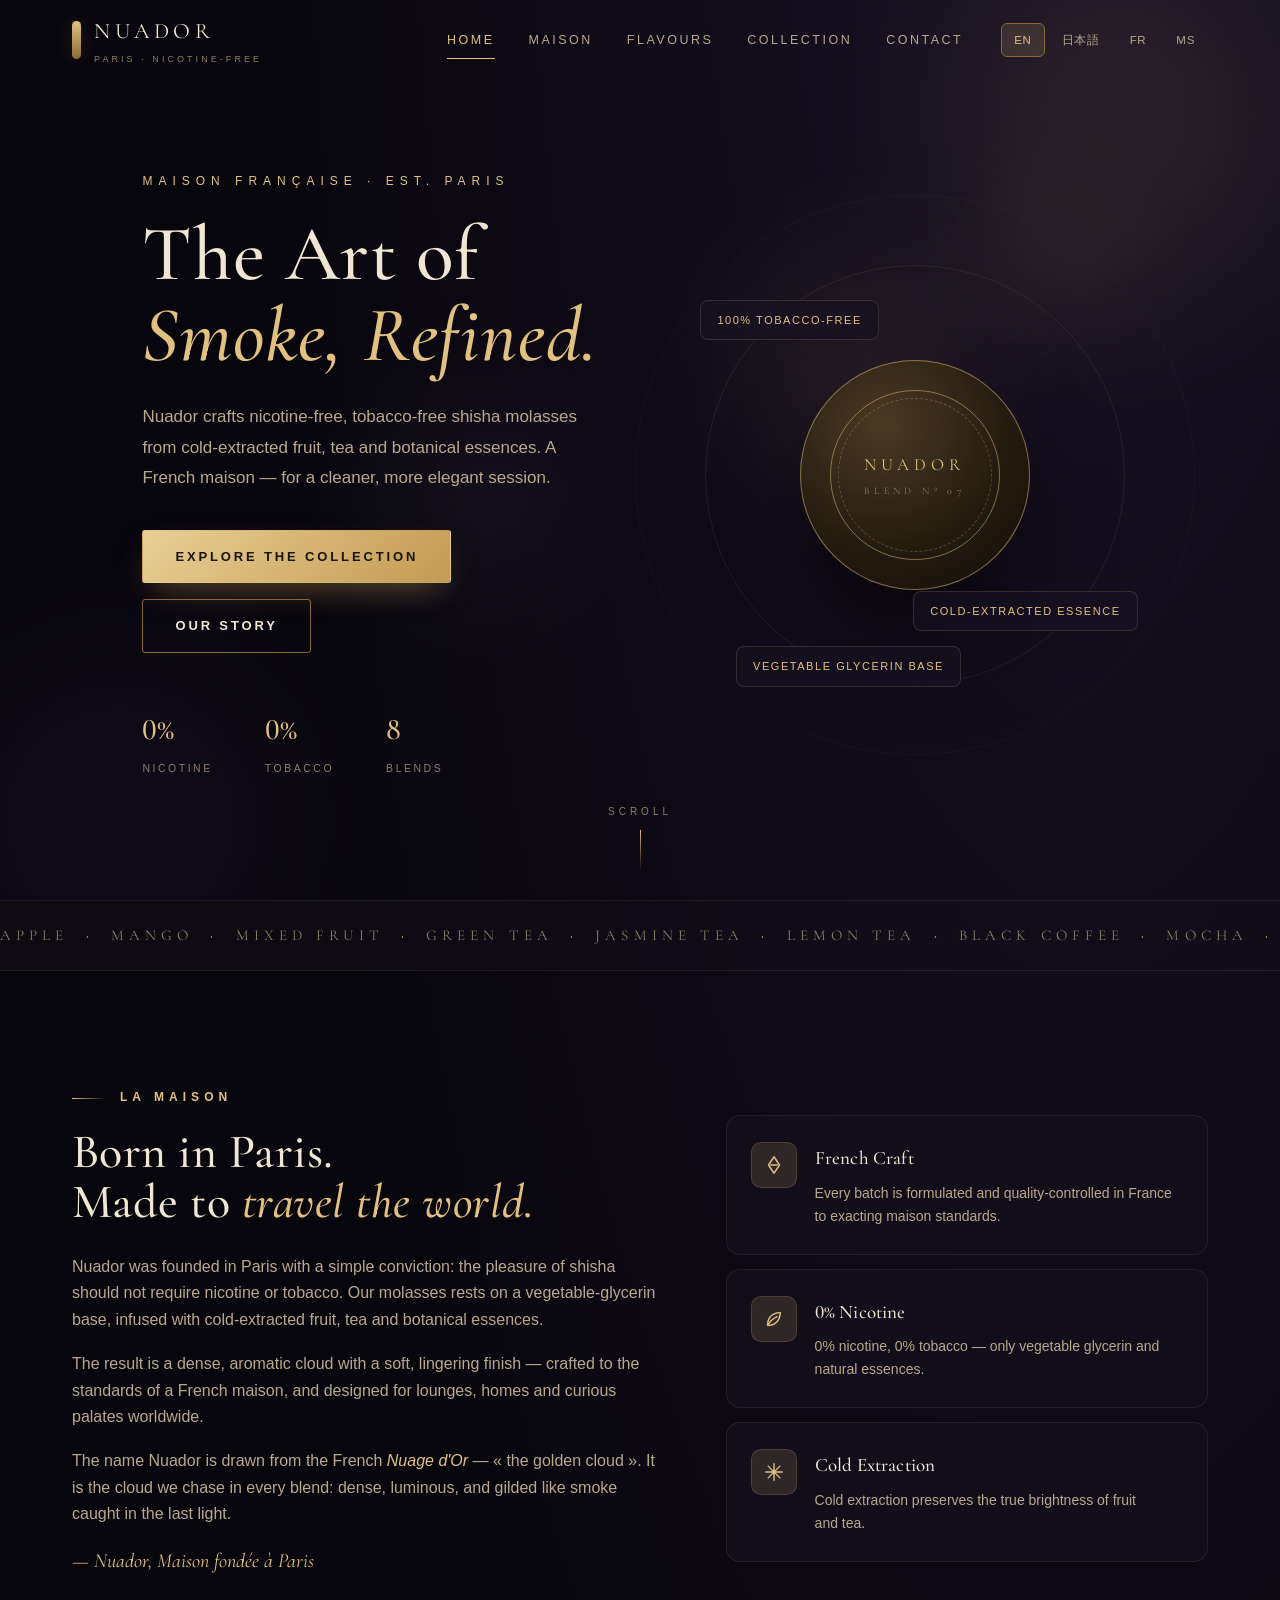
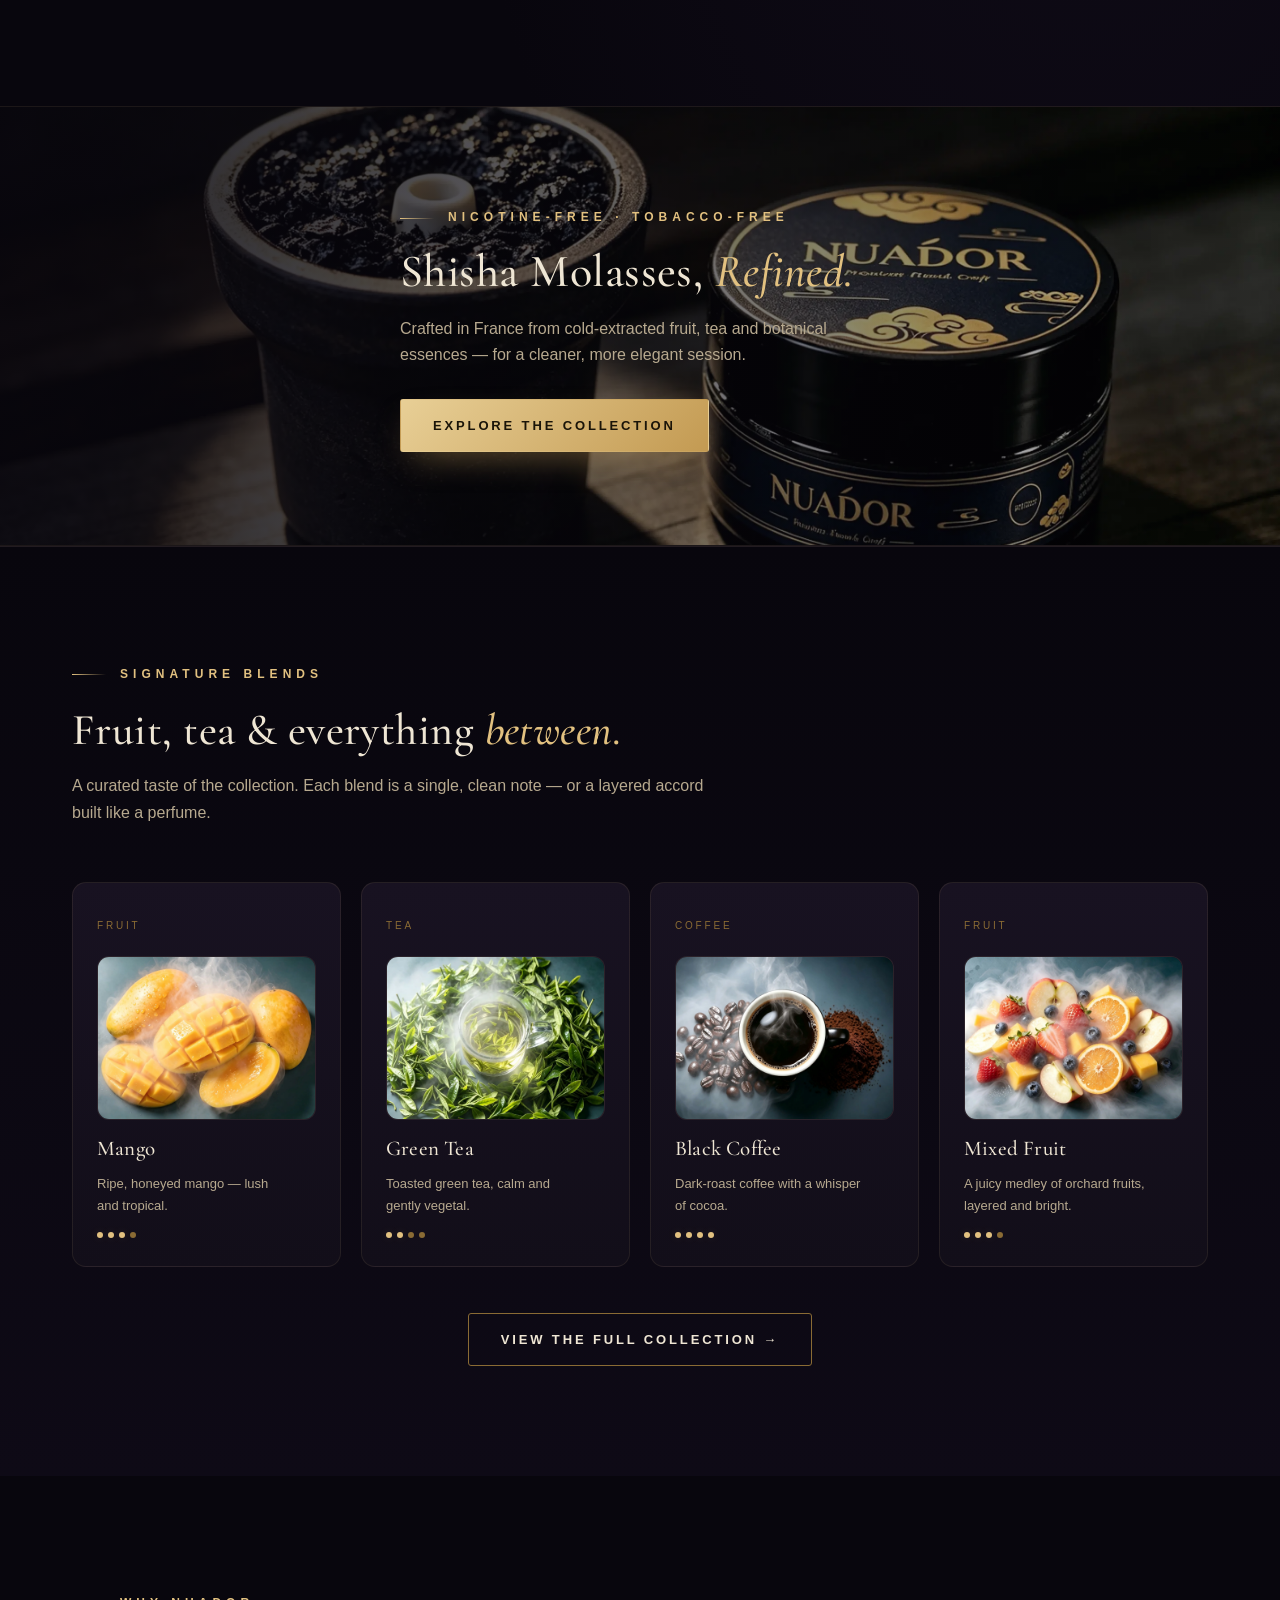
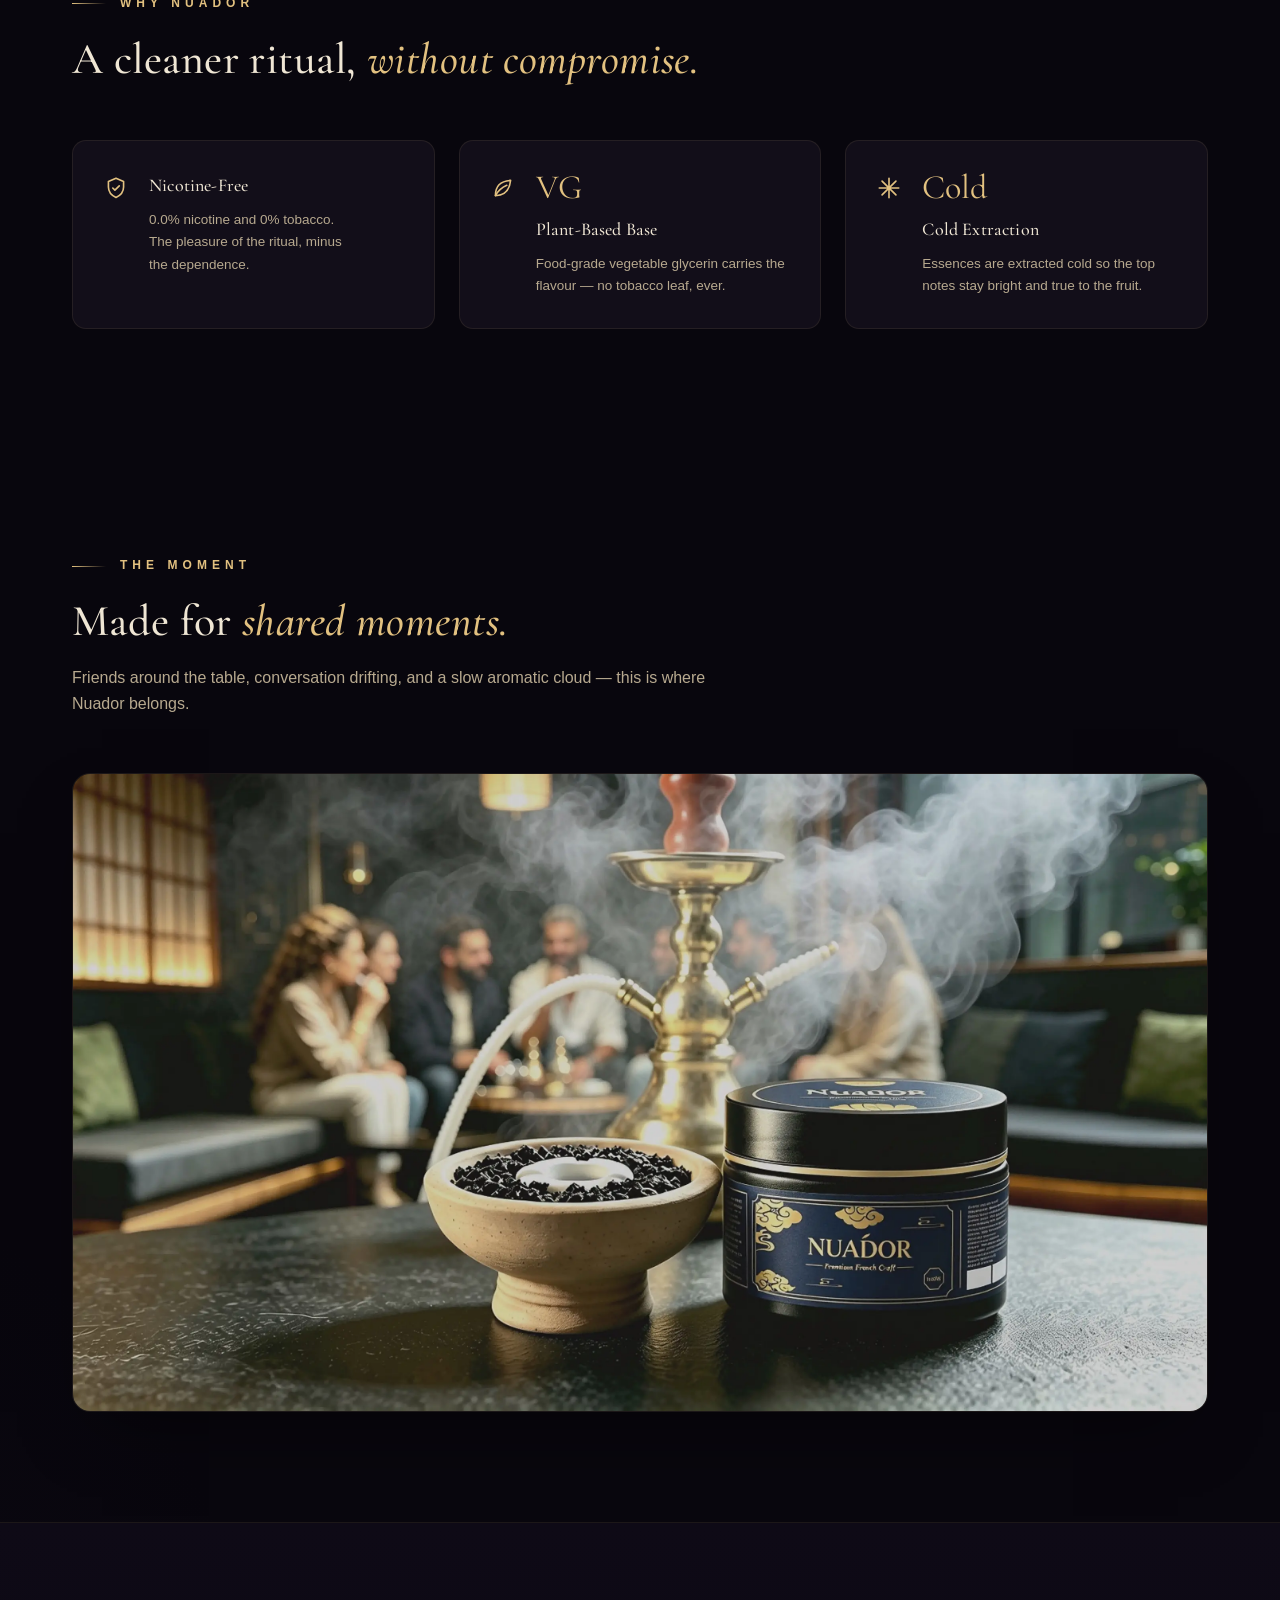
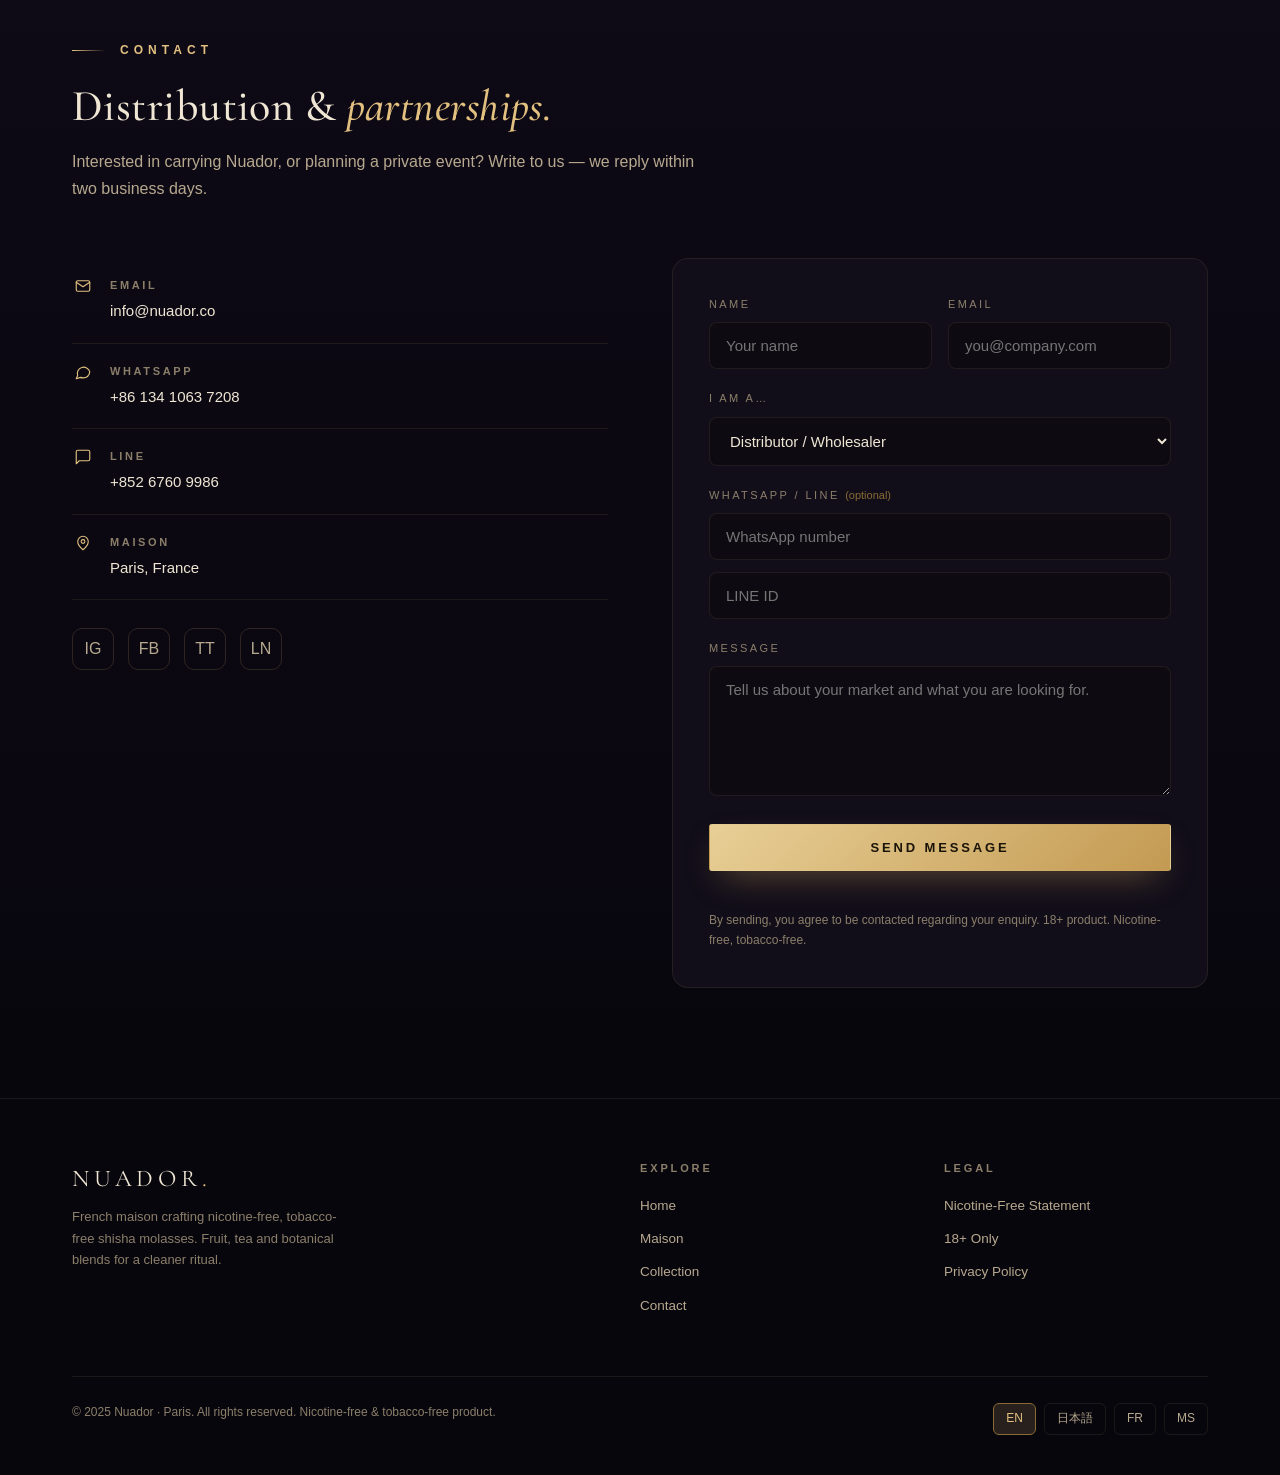
==== commit 3a637f1e: "修改文法错误，增加mail连接，增加bannner以及monent模块" ====
--- a/index.html
+++ b/index.html
@@ -3,8 +3,8 @@
 <head>
 <meta charset="UTF-8">
 <meta name="viewport" content="width=device-width, initial-scale=1.0">
-<title>Nuador — Nicotine-Free Hookah Paste · Paris</title>
-<meta name="description" content="Nuador is a French maison crafting nicotine-free, tobacco-free hookah paste. Fruit, tea and coffee blends for a cleaner ritual.">
+<title>Nuador — Nicotine-Free Shisha Molasses · Paris</title>
+<meta name="description" content="Nuador is a French maison crafting nicotine-free, tobacco-free shisha molasses. Fruit, tea and coffee blends for a cleaner ritual.">
 <link rel="preconnect" href="https://fonts.googleapis.com">
 <link rel="preconnect" href="https://fonts.gstatic.com" crossorigin>
 <link href="https://fonts.googleapis.com/css2?family=Cormorant+Garamond:ital,wght@0,400;0,500;0,600;1,400;1,500&display=swap" rel="stylesheet">
@@ -29,7 +29,6 @@
       <a href="#flavours">Flavours</a>
       <a href="catalog.html">Collection</a>
       <a href="#contact">Contact</a>
-      <a href="#contact" class="nav-cta">Get in Touch</a>
       <span class="lang-switch"><a href="index.html" class="on">EN</a><a href="ja/index.html">日本語</a><a href="fr/index.html" title="Français">FR</a><a href="ms/index.html" title="Bahasa Melayu">MS</a></span>
     </nav>
     <button class="burger" id="burger" aria-label="Menu"><span></span><span></span><span></span></button>
@@ -46,7 +45,7 @@
     <div>
       <div class="kicker">Maison Française · Est. Paris</div>
       <h1 class="h-display">The Art of<br><em>Smoke, Refined.</em></h1>
-      <p class="lead">Nuador crafts nicotine-free, tobacco-free hookah paste from cold-extracted fruit, tea and botanical essences. A French maison — for a cleaner, more elegant session.</p>
+      <p class="lead">Nuador crafts nicotine-free, tobacco-free shisha molasses from cold-extracted fruit, tea and botanical essences. A French maison — for a cleaner, more elegant session.</p>
       <div class="hero-actions">
         <a href="catalog.html" class="btn btn-gold">Explore the Collection</a>
         <a href="#maison" class="btn btn-ghost">Our Story</a>
@@ -75,8 +74,8 @@
 <!-- ============ MARQUEE ============ -->
 <div class="marquee">
   <div class="marquee-track">
-    <span>Apple <b>·</b> Mango <b>·</b> Mixed Fruit <b>·</b> Green Tea <b>·</b> Jasmine Tea <b>·</b> Lemon Tea <b>·</b> Black Coffee <b>·</b> Cappuccino <b>·</b></span>
-    <span>Apple <b>·</b> Mango <b>·</b> Mixed Fruit <b>·</b> Green Tea <b>·</b> Jasmine Tea <b>·</b> Lemon Tea <b>·</b> Black Coffee <b>·</b> Cappuccino <b>·</b></span>
+    <span>Apple <b>·</b> Mango <b>·</b> Mixed Fruit <b>·</b> Green Tea <b>·</b> Jasmine Tea <b>·</b> Lemon Tea <b>·</b> Black Coffee <b>·</b> Mocha <b>·</b></span>
+    <span>Apple <b>·</b> Mango <b>·</b> Mixed Fruit <b>·</b> Green Tea <b>·</b> Jasmine Tea <b>·</b> Lemon Tea <b>·</b> Black Coffee <b>·</b> Mocha <b>·</b></span>
   </div>
 </div>
 
@@ -87,7 +86,7 @@
       <div class="story-copy reveal">
         <span class="eyebrow">La Maison</span>
         <h2 class="h-display" style="font-size:clamp(32px,4vw,48px);margin-top:20px">Born in Paris.<br>Made to <em>travel the world.</em></h2>
-        <p style="margin-top:26px">Nuador was founded in Paris with a simple conviction: the pleasure of hookah should not require nicotine or tobacco. We build our paste on a vegetable-glycerin base, infused with cold-extracted fruit, tea and botanical essences.</p>
+        <p style="margin-top:26px">Nuador was founded in Paris with a simple conviction: the pleasure of shisha should not require nicotine or tobacco. Our molasses rests on a vegetable-glycerin base, infused with cold-extracted fruit, tea and botanical essences.</p>
         <p>The result is a dense, aromatic cloud with a soft, lingering finish — crafted to the standards of a French maison, and designed for lounges, homes and curious palates worldwide.</p>
         <p>The name Nuador is drawn from the French <em style="color:var(--gold);font-style:italic">Nuage d'Or</em> — « the golden cloud ». It is the cloud we chase in every blend: dense, luminous, and gilded like smoke caught in the last light.</p>
         <p class="sig">— Nuador, Maison fondée à Paris</p>
@@ -101,6 +100,20 @@
   </div>
 </section>
 
+<!-- ============ BANNER ============ -->
+<section class="banner">
+  <img class="banner-img" src="data/Nuador_banner.webp" alt="Nuador shisha molasses" loading="lazy">
+  <div class="banner-overlay"></div>
+  <div class="wrap">
+    <div class="banner-inner">
+      <span class="eyebrow">Nicotine-Free · Tobacco-Free</span>
+      <h2>Shisha Molasses, <em>Refined.</em></h2>
+      <p>Crafted in France from cold-extracted fruit, tea and botanical essences — for a cleaner, more elegant session.</p>
+      <a href="catalog.html" class="btn btn-gold">Explore the Collection</a>
+    </div>
+  </div>
+</section>
+
 <!-- ============ FLAVOURS PREVIEW ============ -->
 <section class="section" id="flavours" style="background:linear-gradient(180deg,var(--bg0),var(--bg1));border-top:1px solid var(--line-soft)">
   <div class="wrap">
@@ -112,29 +125,29 @@
     <div class="featured reveal">
       <a href="catalog.html" class="fcard">
         <span class="cat">Fruit</span>
-        <img class="thumb" src="data/mango.webp" alt="Mango flavoured hookah paste" loading="lazy">
-        <h3>Mangue</h3>
+        <img class="thumb" src="data/mango.webp" alt="Mango flavoured shisha molasses" loading="lazy">
+        <h3>Mango</h3>
         <p class="note">Ripe, honeyed mango — lush and tropical.</p>
         <div class="dots"><i class="on"></i><i class="on"></i><i class="on"></i><i></i></div>
       </a>
       <a href="catalog.html" class="fcard">
         <span class="cat">Tea</span>
-        <img class="thumb" src="data/green-tea.webp" alt="Green tea flavoured hookah paste" loading="lazy">
-        <h3>Thé Vert</h3>
+        <img class="thumb" src="data/green-tea.webp" alt="Green tea flavoured shisha molasses" loading="lazy">
+        <h3>Green Tea</h3>
         <p class="note">Toasted green tea, calm and gently vegetal.</p>
         <div class="dots"><i class="on"></i><i class="on"></i><i></i><i></i></div>
       </a>
       <a href="catalog.html" class="fcard">
         <span class="cat">Coffee</span>
-        <img class="thumb" src="data/black-coffee.webp" alt="Black coffee flavoured hookah paste" loading="lazy">
-        <h3>Café Noir</h3>
+        <img class="thumb" src="data/black-coffee.webp" alt="Black coffee flavoured shisha molasses" loading="lazy">
+        <h3>Black Coffee</h3>
         <p class="note">Dark-roast coffee with a whisper of cocoa.</p>
         <div class="dots"><i class="on"></i><i class="on"></i><i class="on"></i><i class="on"></i></div>
       </a>
       <a href="catalog.html" class="fcard">
         <span class="cat">Fruit</span>
-        <img class="thumb" src="data/Mixed-Fruit.webp" alt="Mixed fruit flavoured hookah paste" loading="lazy">
-        <h3>Fruits Mélangés</h3>
+        <img class="thumb" src="data/Mixed-Fruit.webp" alt="Mixed fruit flavoured shisha molasses" loading="lazy">
+        <h3>Mixed Fruit</h3>
         <p class="note">A juicy medley of orchard fruits, layered and bright.</p>
         <div class="dots"><i class="on"></i><i class="on"></i><i class="on"></i><i></i></div>
       </a>
@@ -178,10 +191,7 @@
       <p>Friends around the table, conversation drifting, and a slow aromatic cloud — this is where Nuador belongs.</p>
     </div>
     <div class="scene-media reveal">
-      <div class="scene-ph">
-        Scene photo placeholder
-        <span class="ph-note">Drop your image here — e.g. data/scene.jpg</span>
-      </div>
+      <img src="data/the_Moment.webp" alt="Friends sharing Nuador" loading="lazy">
     </div>
   </div>
 </section>
@@ -198,19 +208,15 @@
       <div class="contact-info reveal">
         <div class="line">
           <span class="ic"><svg viewBox="0 0 24 24" fill="none" stroke="currentColor" stroke-width="1.5" stroke-linecap="round" stroke-linejoin="round"><rect x="3" y="5" width="18" height="14" rx="2"/><path d="M3 7l9 6 9-6"/></svg></span>
-          <div><b>Email</b><a href="mailto:hello@nuador.com">hello@nuador.com</a></div>
+          <div><b>Email</b><a href="mailto:info@nuador.co">info@nuador.co</a></div>
         </div>
         <div class="line">
           <span class="ic"><svg viewBox="0 0 24 24" fill="none" stroke="currentColor" stroke-width="1.5" stroke-linecap="round" stroke-linejoin="round"><path d="M21 11.5a8.38 8.38 0 0 1-9 8.34 8.5 8.5 0 0 1-3.4-.69L3 21l1.86-4.42A8.38 8.38 0 1 1 21 11.5z"/></svg></span>
-          <div><b>WhatsApp</b><a href="https://wa.me/33600000000">+33 6 00 00 00 00</a></div>
+          <div><b>WhatsApp</b><a href="https://wa.me/8613410637208">+86 134 1063 7208</a></div>
         </div>
         <div class="line">
           <span class="ic"><svg viewBox="0 0 24 24" fill="none" stroke="currentColor" stroke-width="1.5" stroke-linecap="round" stroke-linejoin="round"><path d="M21 15a2 2 0 0 1-2 2H7l-4 4V5a2 2 0 0 1 2-2h14a2 2 0 0 1 2 2z"/></svg></span>
-          <div><b>LINE</b><a href="https://line.me/R/ti/p/@nuador">@nuador</a></div>
-        </div>
-        <div class="line">
-          <span class="ic"><svg viewBox="0 0 24 24" fill="none" stroke="currentColor" stroke-width="1.5" stroke-linecap="round" stroke-linejoin="round"><path d="M22 2L11 13M22 2l-7 20-4-9-9-4 20-7z"/></svg></span>
-          <div><b>Telegram</b><a href="https://t.me/nuador">@nuador</a></div>
+          <div><b>LINE</b><span>+852 6760 9986</span></div>
         </div>
         <div class="line">
           <span class="ic"><svg viewBox="0 0 24 24" fill="none" stroke="currentColor" stroke-width="1.5" stroke-linecap="round" stroke-linejoin="round"><path d="M12 21s-7-5.6-7-11a7 7 0 0 1 14 0c0 5.4-7 11-7 11z"/><circle cx="12" cy="10" r="2.5"/></svg></span>
@@ -245,11 +251,10 @@
           </select>
         </div>
         <div class="field">
-          <label>WhatsApp / LINE / Telegram <span style="color:var(--gold-3);text-transform:none;letter-spacing:0">(optional)</span></label>
+          <label>WhatsApp / LINE <span style="color:var(--gold-3);text-transform:none;letter-spacing:0">(optional)</span></label>
           <div class="row3">
             <input name="whatsapp" type="text" placeholder="WhatsApp number">
             <input name="line" type="text" placeholder="LINE ID">
-            <input name="telegram" type="text" placeholder="Telegram @username">
           </div>
         </div>
         <div class="field">
@@ -270,7 +275,7 @@
     <div class="foot-grid">
       <div class="foot-brand">
         <div class="name">NUADOR<span>.</span></div>
-        <p>French maison crafting nicotine-free, tobacco-free hookah paste. Fruit, tea and botanical blends for a cleaner ritual.</p>
+        <p>French maison crafting nicotine-free, tobacco-free shisha molasses. Fruit, tea and botanical blends for a cleaner ritual.</p>
       </div>
       <div>
         <h4>Explore</h4>
--- a/css/style.css
+++ b/css/style.css
@@ -1,5 +1,5 @@
 /* ============================================================
-   NUADOR — Nicotine-Free Hookah Paste
+   NUADOR — Nicotine-Free Shisha Molasses
    Theme: "Luxury Dark"  (暗夜奢华)
    French maison · gold on near-black · refined smoke
    ============================================================ */
@@ -204,9 +204,23 @@
 
 /* ---------- Scene / moments ---------- */
 .scene-media{position:relative;border-radius:18px;overflow:hidden;border:1px solid var(--line-soft);box-shadow:0 30px 70px -30px rgba(0,0,0,.6)}
-.scene-media img{width:100%;aspect-ratio:16/7;object-fit:cover;display:block}
+.scene-media img{width:100%;max-height:72vh;object-fit:cover;display:block}
 .scene-ph{width:100%;aspect-ratio:16/7;display:grid;place-items:center;text-align:center;background:radial-gradient(120% 120% at 18% 0%,rgba(226,193,128,.16),transparent 52%),linear-gradient(160deg,var(--panel-2),var(--bg1));color:var(--faint);font-size:13px;letter-spacing:.22em;text-transform:uppercase;line-height:2.1}
 .scene-ph .ph-note{display:block;font-size:11px;opacity:.75;letter-spacing:.06em;text-transform:none;margin-top:4px}
+
+/* ---------- Banner ---------- */
+.banner{position:relative;overflow:hidden;display:flex;align-items:center;min-height:440px;border-top:1px solid var(--line-soft);border-bottom:1px solid var(--line-soft)}
+.banner-img{position:absolute;inset:0;width:100%;height:100%;object-fit:cover}
+.banner-overlay{position:absolute;inset:0;background:linear-gradient(90deg,rgba(8,6,13,.92) 0%,rgba(8,6,13,.6) 52%,rgba(8,6,13,.18) 100%)}
+.banner-inner{position:relative;z-index:2;max-width:620px;padding:72px 0}
+.banner-inner h2{font-family:var(--serif);font-weight:500;font-size:clamp(30px,3.6vw,48px);line-height:1.12;color:var(--cream);margin-top:18px}
+.banner-inner h2 em{font-style:italic;color:var(--gold)}
+.banner-inner p{margin:18px 0 30px;color:var(--muted);font-size:16px;max-width:480px}
+@media (max-width:760px){
+  .banner{min-height:340px}
+  .banner-overlay{background:linear-gradient(0deg,rgba(8,6,13,.9) 0%,rgba(8,6,13,.5) 62%,rgba(8,6,13,.25) 100%)}
+  .banner-inner{padding:52px 0}
+}
 
 /* ---------- Markets ---------- */
 .markets{display:grid;grid-template-columns:repeat(3,1fr);gap:24px}
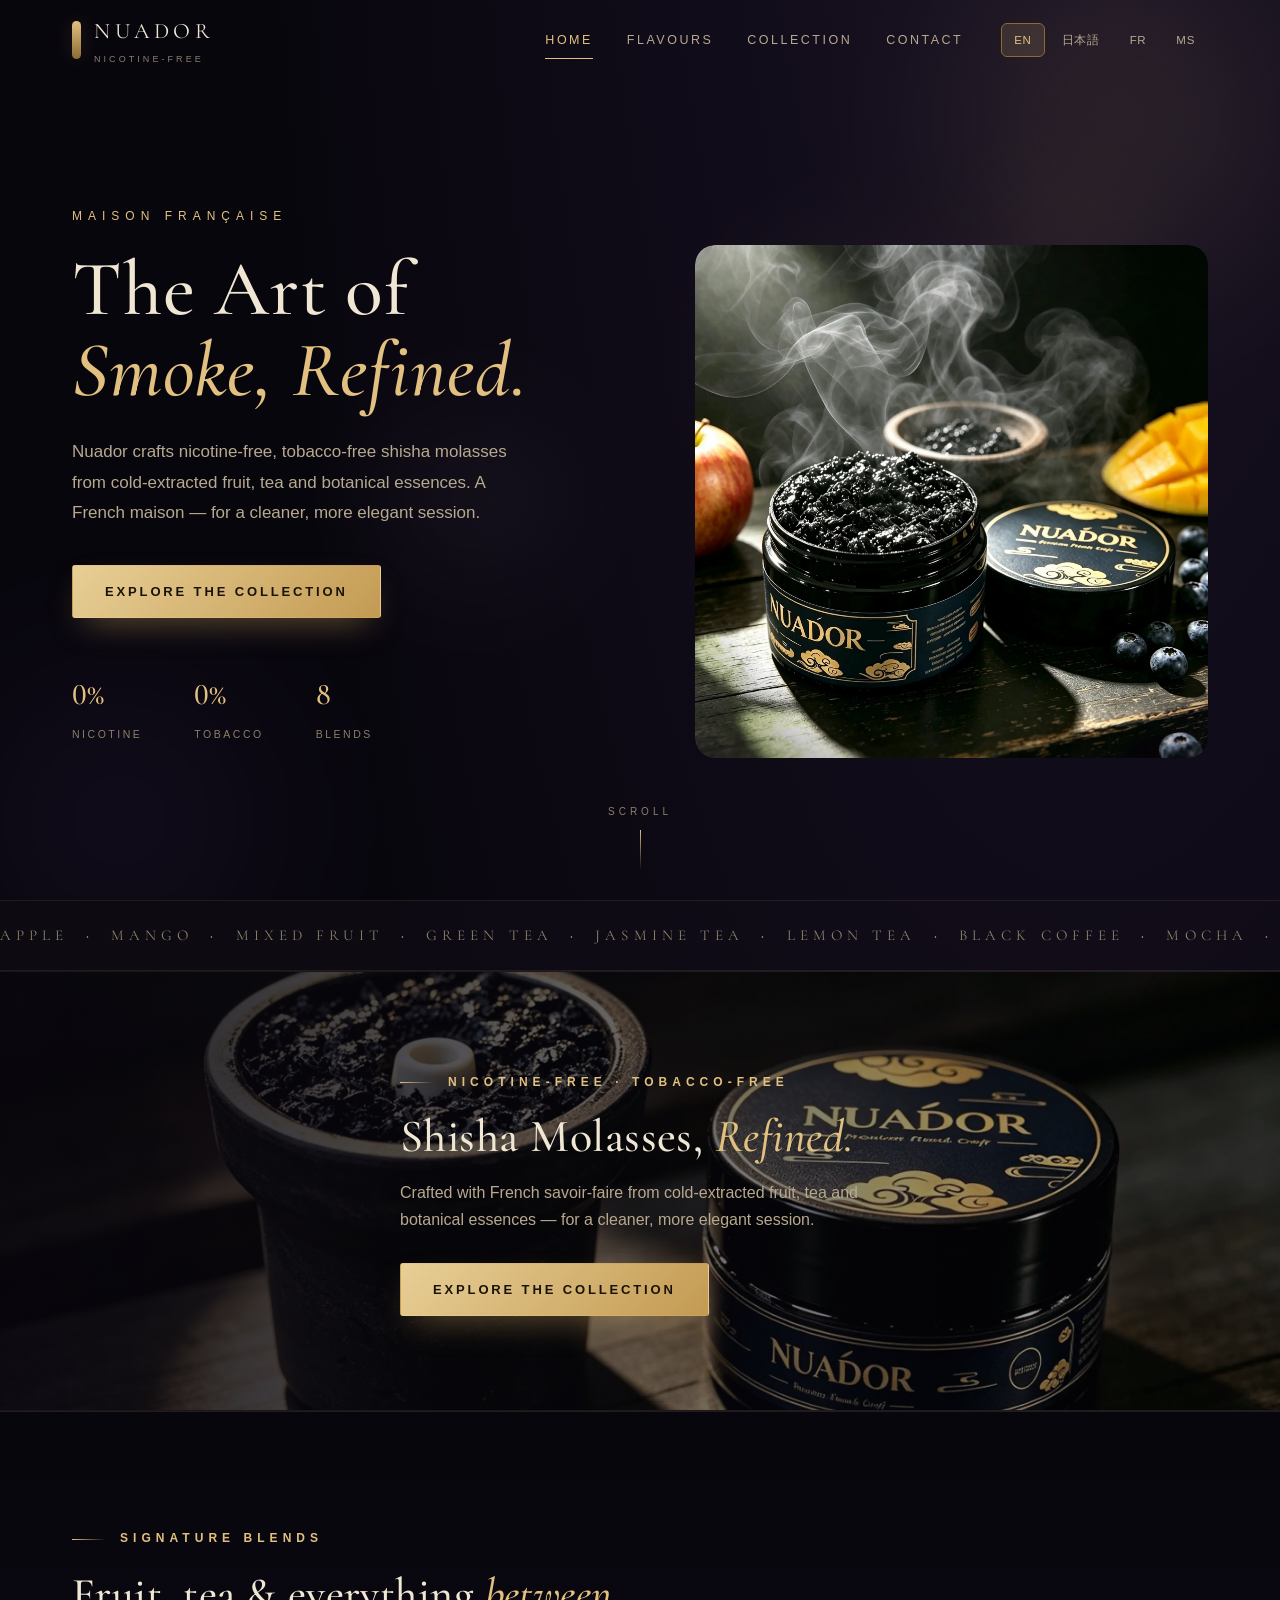
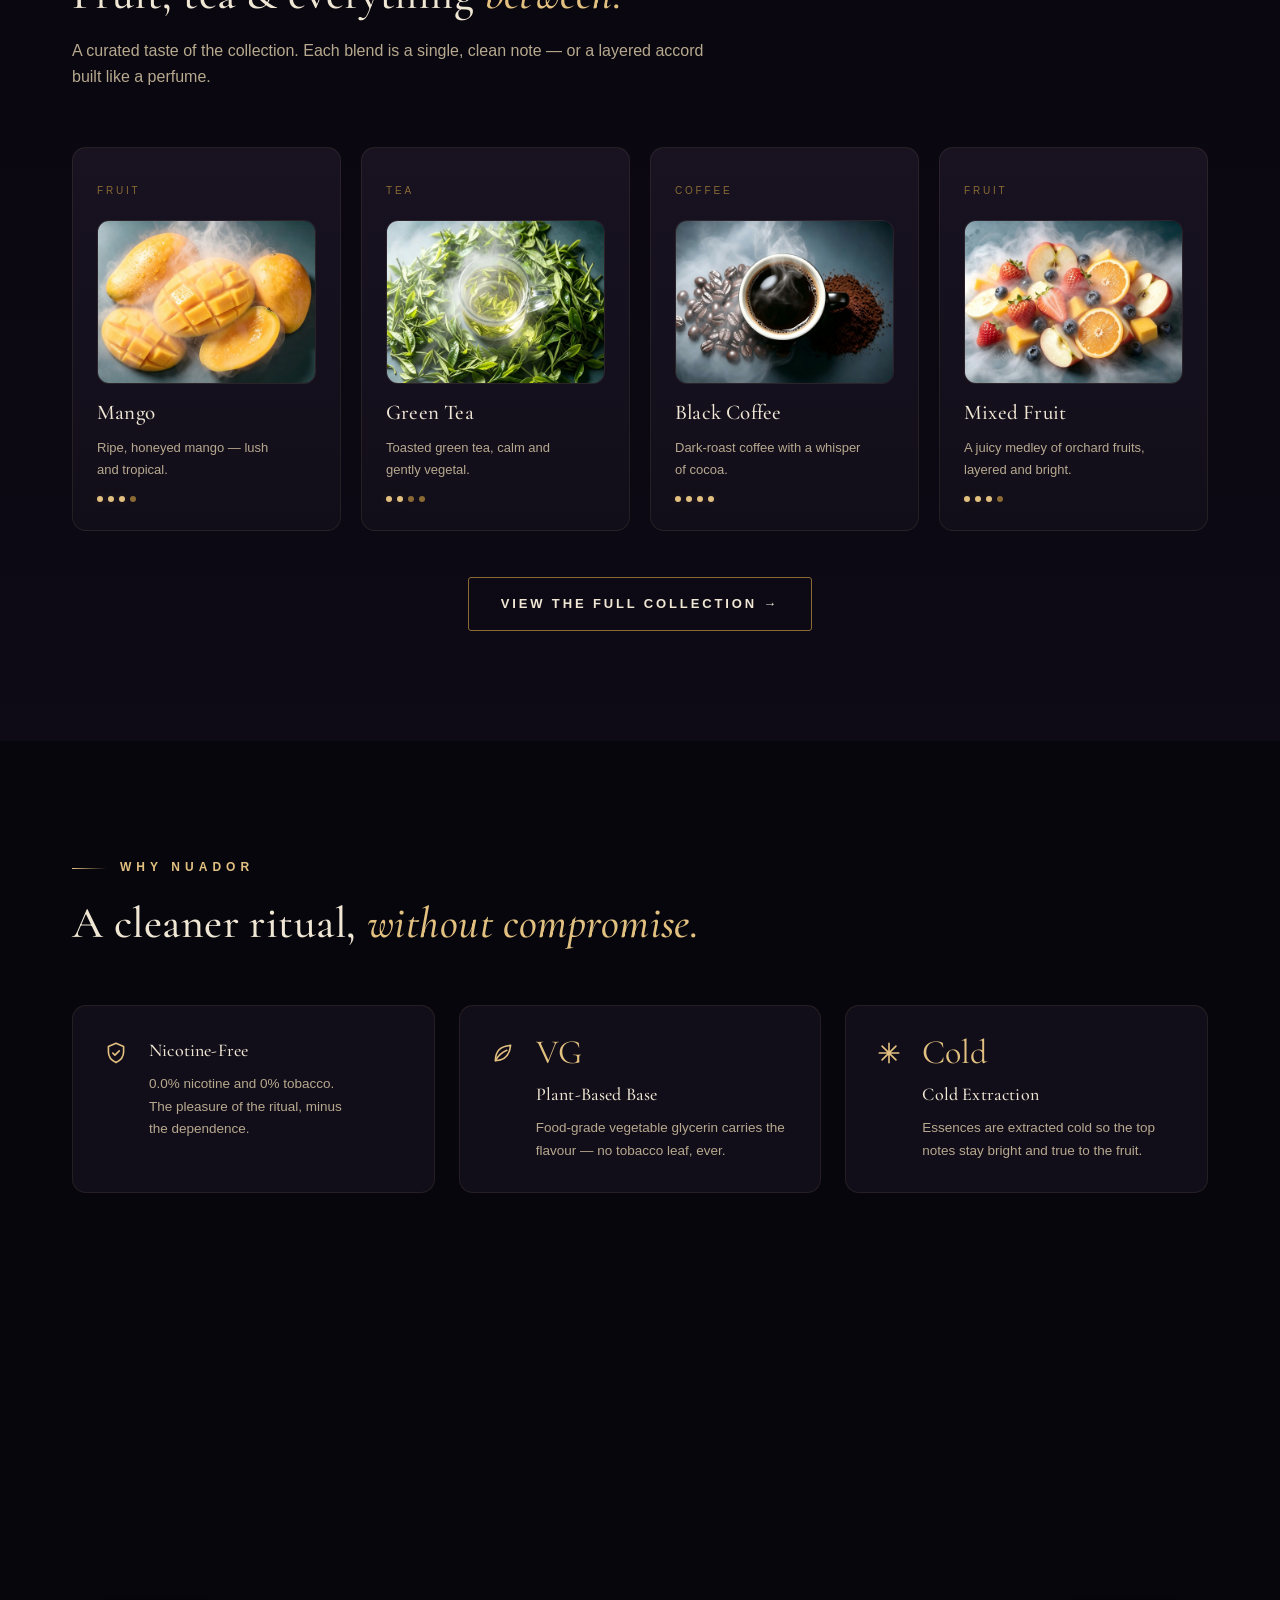
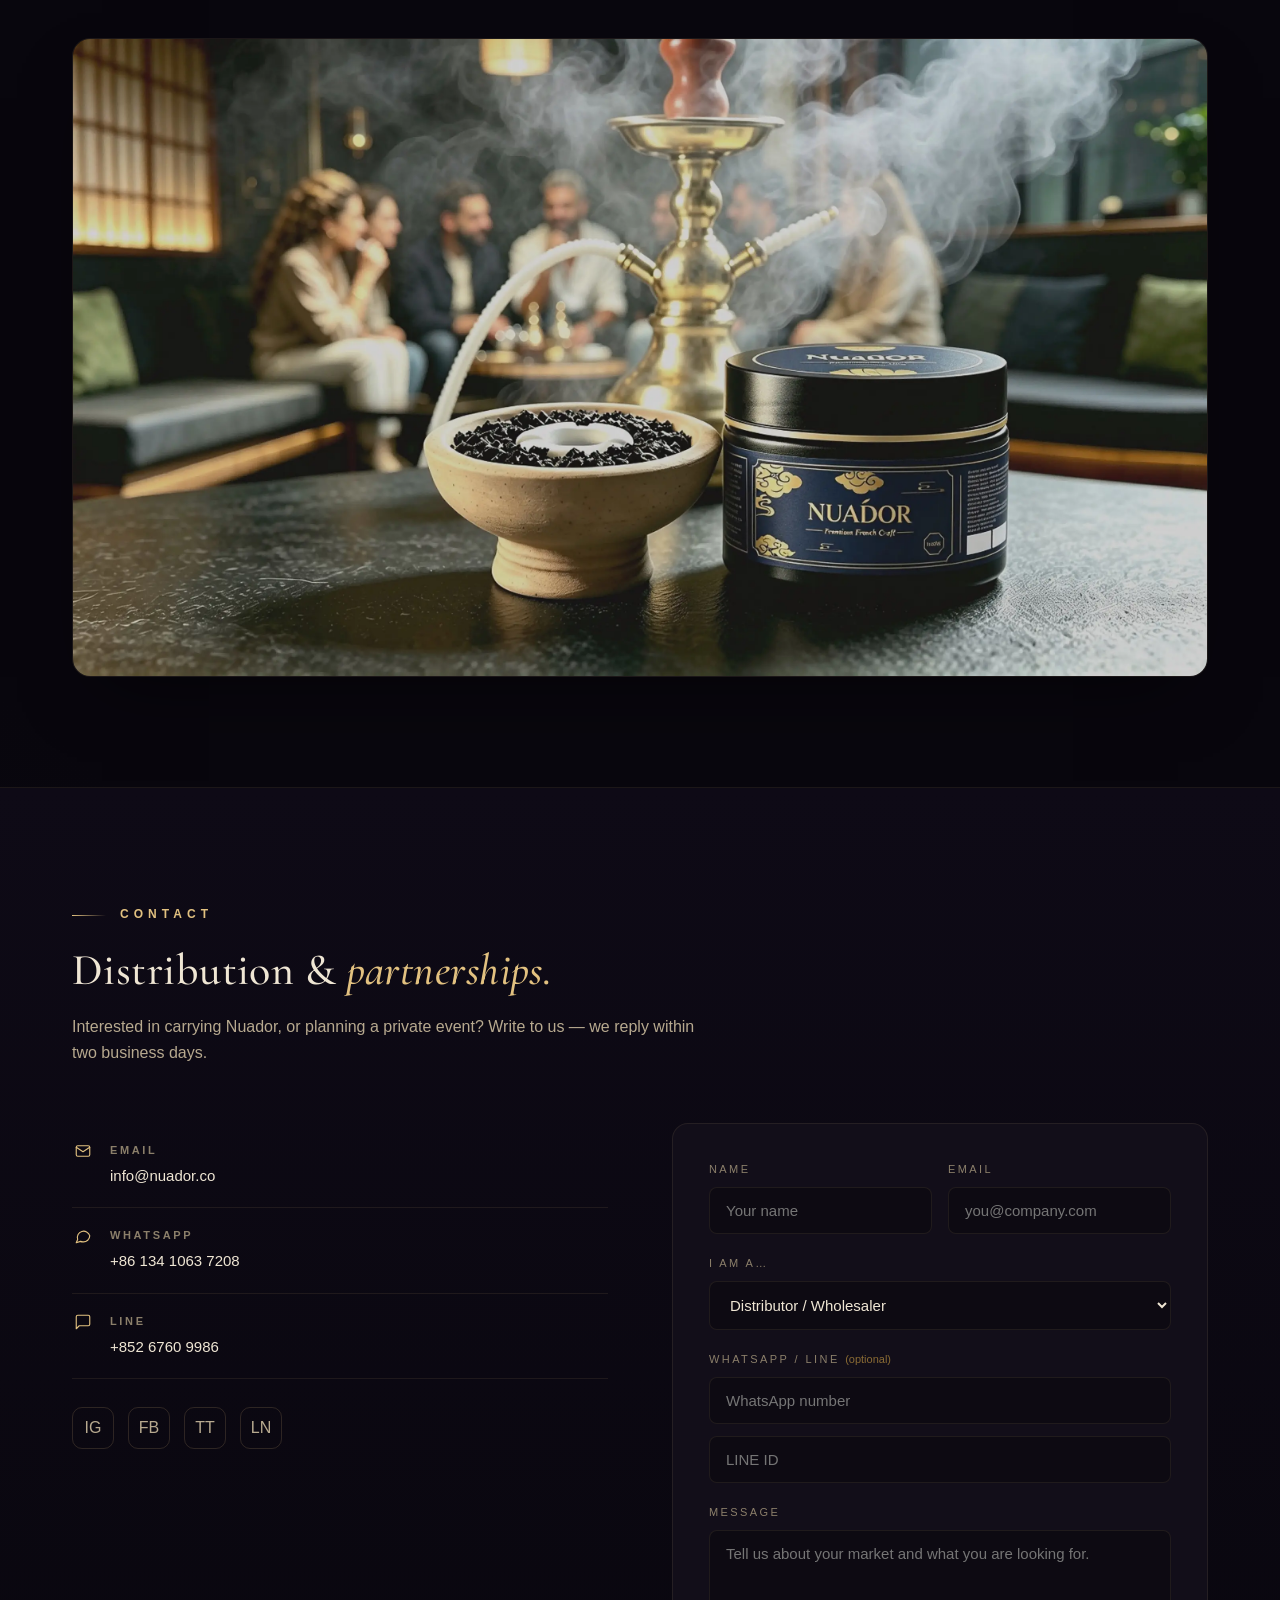
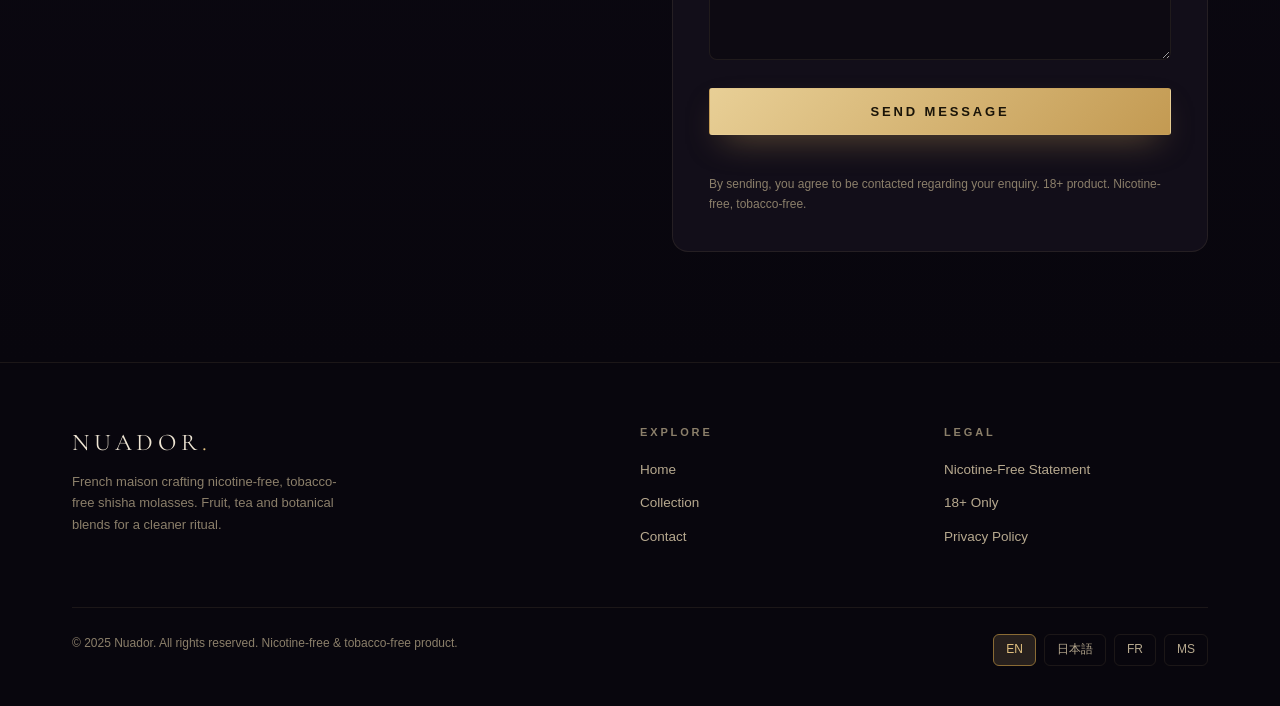
==== commit 9f41a4e3: "调整排版英雄页" ====
--- a/index.html
+++ b/index.html
@@ -3,7 +3,7 @@
 <head>
 <meta charset="UTF-8">
 <meta name="viewport" content="width=device-width, initial-scale=1.0">
-<title>Nuador — Nicotine-Free Shisha Molasses · Paris</title>
+<title>Nuador — Nicotine-Free Shisha Molasses</title>
 <meta name="description" content="Nuador is a French maison crafting nicotine-free, tobacco-free shisha molasses. Fruit, tea and coffee blends for a cleaner ritual.">
 <link rel="preconnect" href="https://fonts.googleapis.com">
 <link rel="preconnect" href="https://fonts.gstatic.com" crossorigin>
@@ -20,12 +20,11 @@
       <span class="mark"></span>
       <span>
         <span class="name">NUADOR</span>
-        <span class="sub">Paris · Nicotine-Free</span>
+        <span class="sub">Nicotine-Free</span>
       </span>
     </a>
     <nav class="nav-links" id="navLinks">
       <a href="index.html" class="active">Home</a>
-      <a href="#maison">Maison</a>
       <a href="#flavours">Flavours</a>
       <a href="catalog.html">Collection</a>
       <a href="#contact">Contact</a>
@@ -43,12 +42,11 @@
   </div>
   <div class="wrap hero-inner">
     <div>
-      <div class="kicker">Maison Française · Est. Paris</div>
+      <div class="kicker">Maison Française</div>
       <h1 class="h-display">The Art of<br><em>Smoke, Refined.</em></h1>
       <p class="lead">Nuador crafts nicotine-free, tobacco-free shisha molasses from cold-extracted fruit, tea and botanical essences. A French maison — for a cleaner, more elegant session.</p>
       <div class="hero-actions">
         <a href="catalog.html" class="btn btn-gold">Explore the Collection</a>
-        <a href="#maison" class="btn btn-ghost">Our Story</a>
       </div>
       <div class="hero-stats">
         <div><b>0%</b><span>Nicotine</span></div>
@@ -57,15 +55,7 @@
       </div>
     </div>
     <div class="hero-product">
-      <div class="halo outer"></div>
-      <div class="halo"></div>
-      <div class="tin">
-        <div class="ring"></div>
-        <div class="core">NUADOR<small>BLEND Nº 07</small></div>
-      </div>
-      <div class="float-tag t1">100% Tobacco-Free</div>
-      <div class="float-tag t2">Cold-Extracted Essence</div>
-      <div class="float-tag t3">Vegetable Glycerin Base</div>
+      <img class="hero-prod-img" src="data/product_nuador.webp" alt="Nuador shisha molasses" loading="lazy">
     </div>
   </div>
   <div class="scroll-hint">Scroll</div>
@@ -79,27 +69,6 @@
   </div>
 </div>
 
-<!-- ============ MAISON / BRAND ============ -->
-<section class="section" id="maison">
-  <div class="wrap">
-    <div class="story-grid">
-      <div class="story-copy reveal">
-        <span class="eyebrow">La Maison</span>
-        <h2 class="h-display" style="font-size:clamp(32px,4vw,48px);margin-top:20px">Born in Paris.<br>Made to <em>travel the world.</em></h2>
-        <p style="margin-top:26px">Nuador was founded in Paris with a simple conviction: the pleasure of shisha should not require nicotine or tobacco. Our molasses rests on a vegetable-glycerin base, infused with cold-extracted fruit, tea and botanical essences.</p>
-        <p>The result is a dense, aromatic cloud with a soft, lingering finish — crafted to the standards of a French maison, and designed for lounges, homes and curious palates worldwide.</p>
-        <p>The name Nuador is drawn from the French <em style="color:var(--gold);font-style:italic">Nuage d'Or</em> — « the golden cloud ». It is the cloud we chase in every blend: dense, luminous, and gilded like smoke caught in the last light.</p>
-        <p class="sig">— Nuador, Maison fondée à Paris</p>
-      </div>
-      <div class="pillars reveal">
-        <div class="pillar"><span class="ic"><svg viewBox="0 0 24 24" fill="none" stroke="currentColor" stroke-width="1.5" stroke-linecap="round" stroke-linejoin="round"><path d="M12 3l6 9-6 9-6-9 6-9z"/><path d="M8.5 12h7"/></svg></span><div><h3>French Craft</h3><p>Every batch is formulated and quality-controlled in France to exacting maison standards.</p></div></div>
-        <div class="pillar"><span class="ic"><svg viewBox="0 0 24 24" fill="none" stroke="currentColor" stroke-width="1.5" stroke-linecap="round" stroke-linejoin="round"><path d="M5 19c0-8 4.5-13.5 14-14-1 9.5-6.5 14-14 14z"/><path d="M5 19c2.5-4.5 6-7.5 10.5-9.5"/></svg></span><div><h3>0% Nicotine</h3><p>0% nicotine, 0% tobacco — only vegetable glycerin and natural essences.</p></div></div>
-        <div class="pillar"><span class="ic"><svg viewBox="0 0 24 24" fill="none" stroke="currentColor" stroke-width="1.5" stroke-linecap="round"><path d="M12 3v18M3 12h18M5.6 5.6l12.8 12.8M18.4 5.6L5.6 18.4"/></svg></span><div><h3>Cold Extraction</h3><p>Cold extraction preserves the true brightness of fruit and tea.</p></div></div>
-      </div>
-    </div>
-  </div>
-</section>
-
 <!-- ============ BANNER ============ -->
 <section class="banner">
   <img class="banner-img" src="data/Nuador_banner.webp" alt="Nuador shisha molasses" loading="lazy">
@@ -108,7 +77,7 @@
     <div class="banner-inner">
       <span class="eyebrow">Nicotine-Free · Tobacco-Free</span>
       <h2>Shisha Molasses, <em>Refined.</em></h2>
-      <p>Crafted in France from cold-extracted fruit, tea and botanical essences — for a cleaner, more elegant session.</p>
+      <p>Crafted with French savoir-faire from cold-extracted fruit, tea and botanical essences — for a cleaner, more elegant session.</p>
       <a href="catalog.html" class="btn btn-gold">Explore the Collection</a>
     </div>
   </div>
@@ -217,10 +186,6 @@
         <div class="line">
           <span class="ic"><svg viewBox="0 0 24 24" fill="none" stroke="currentColor" stroke-width="1.5" stroke-linecap="round" stroke-linejoin="round"><path d="M21 15a2 2 0 0 1-2 2H7l-4 4V5a2 2 0 0 1 2-2h14a2 2 0 0 1 2 2z"/></svg></span>
           <div><b>LINE</b><span>+852 6760 9986</span></div>
-        </div>
-        <div class="line">
-          <span class="ic"><svg viewBox="0 0 24 24" fill="none" stroke="currentColor" stroke-width="1.5" stroke-linecap="round" stroke-linejoin="round"><path d="M12 21s-7-5.6-7-11a7 7 0 0 1 14 0c0 5.4-7 11-7 11z"/><circle cx="12" cy="10" r="2.5"/></svg></span>
-          <div><b>Maison</b><span>Paris, France</span></div>
         </div>
         <div class="social">
           <a href="#" aria-label="Instagram">IG</a>
@@ -280,7 +245,6 @@
       <div>
         <h4>Explore</h4>
         <a href="index.html">Home</a>
-        <a href="#maison">Maison</a>
         <a href="catalog.html">Collection</a>
         <a href="#contact">Contact</a>
       </div>
@@ -292,7 +256,7 @@
       </div>
     </div>
     <div class="foot-bottom">
-      <span>© 2025 Nuador · Paris. All rights reserved. Nicotine-free &amp; tobacco-free product.</span>
+      <span>© 2025 Nuador. All rights reserved. Nicotine-free &amp; tobacco-free product.</span>
       <span class="langs"><a href="index.html" class="on">EN</a><a href="ja/index.html">日本語</a><a href="fr/index.html" title="Français">FR</a><a href="ms/index.html" title="Bahasa Melayu">MS</a></span>
     </div>
   </div>
--- a/css/style.css
+++ b/css/style.css
@@ -122,6 +122,7 @@
   50%{transform:translate(30px,-40px) scale(1.12)}
 }
 .hero-inner{position:relative;z-index:2;display:grid;grid-template-columns:1.05fr .95fr;gap:56px;align-items:center}
+.hero-inner > div:first-child{position:relative;z-index:3;margin-right:-24px}
 .hero .kicker{font-size:12px;letter-spacing:.5em;text-transform:uppercase;color:var(--gold);margin-bottom:22px}
 .hero p.lead{font-size:17px;line-height:1.8;color:var(--muted);margin:26px 0 36px;max-width:460px}
 .hero-actions{display:flex;gap:16px;flex-wrap:wrap}
@@ -129,6 +130,7 @@
 .hero-stats b{font-family:var(--serif);font-size:30px;color:var(--gold);font-weight:500}
 .hero-stats span{display:block;font-size:10.5px;letter-spacing:.24em;text-transform:uppercase;color:var(--faint);margin-top:6px}
 .hero-product{position:relative;height:460px;display:grid;place-items:center}
+.hero-prod-img{max-width:100%;max-height:100%;width:auto;height:auto;object-fit:contain;border-radius:20px;-webkit-mask-image:radial-gradient(120% 120% at 55% 38%, #000 50%, transparent 80%);mask-image:radial-gradient(120% 120% at 55% 38%, #000 50%, transparent 80%);filter:drop-shadow(0 45px 80px rgba(0,0,0,.55))}
 .tin{
   width:230px;height:230px;border-radius:50%;position:relative;
   background:radial-gradient(circle at 36% 28%, #4a3a24 0%, #251c10 55%, #120d07 100%);
@@ -319,6 +321,7 @@
   .grid{grid-template-columns:repeat(3,1fr)}
   .featured{grid-template-columns:repeat(2,1fr)}
   .hero-inner{grid-template-columns:1fr;gap:40px}
+  .hero-inner > div:first-child{margin-right:0}
   .hero-product{height:360px;margin-top:20px}
   .tin{width:190px;height:190px}
   .halo{width:330px;height:330px}
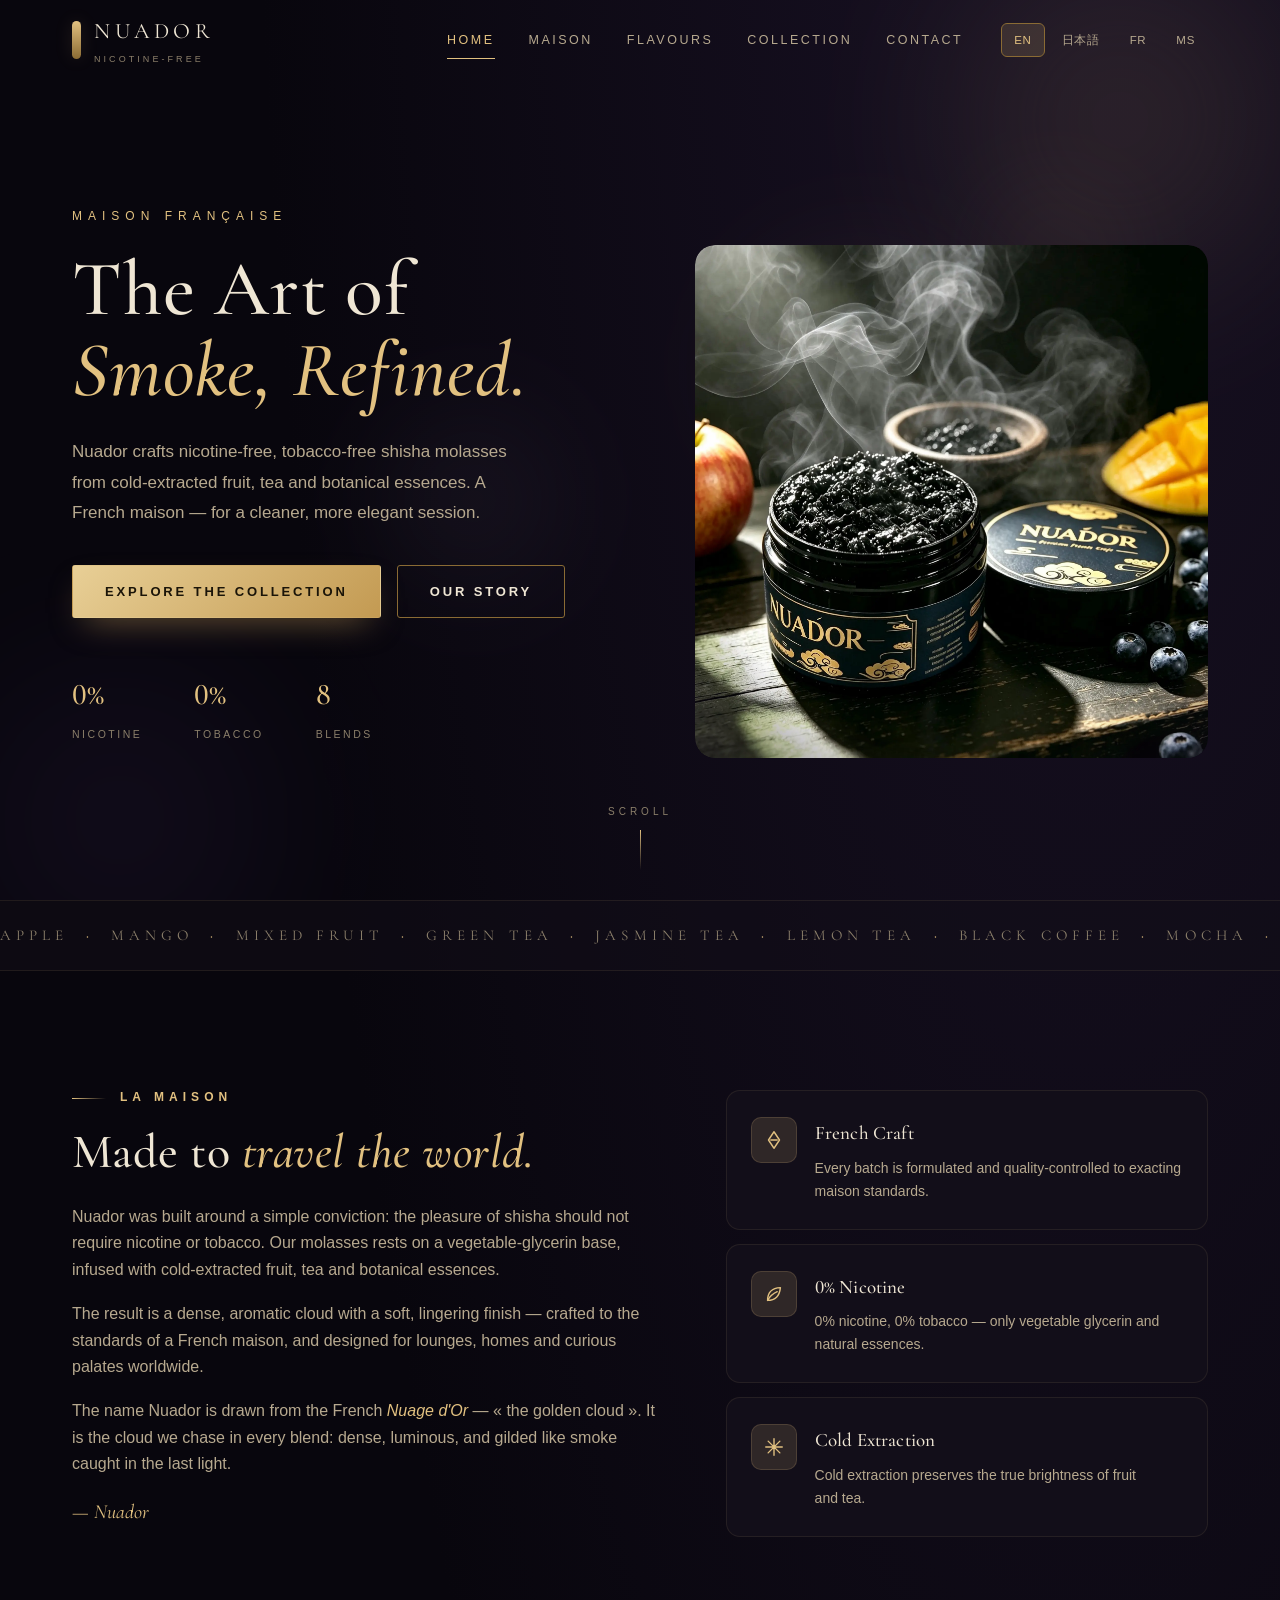
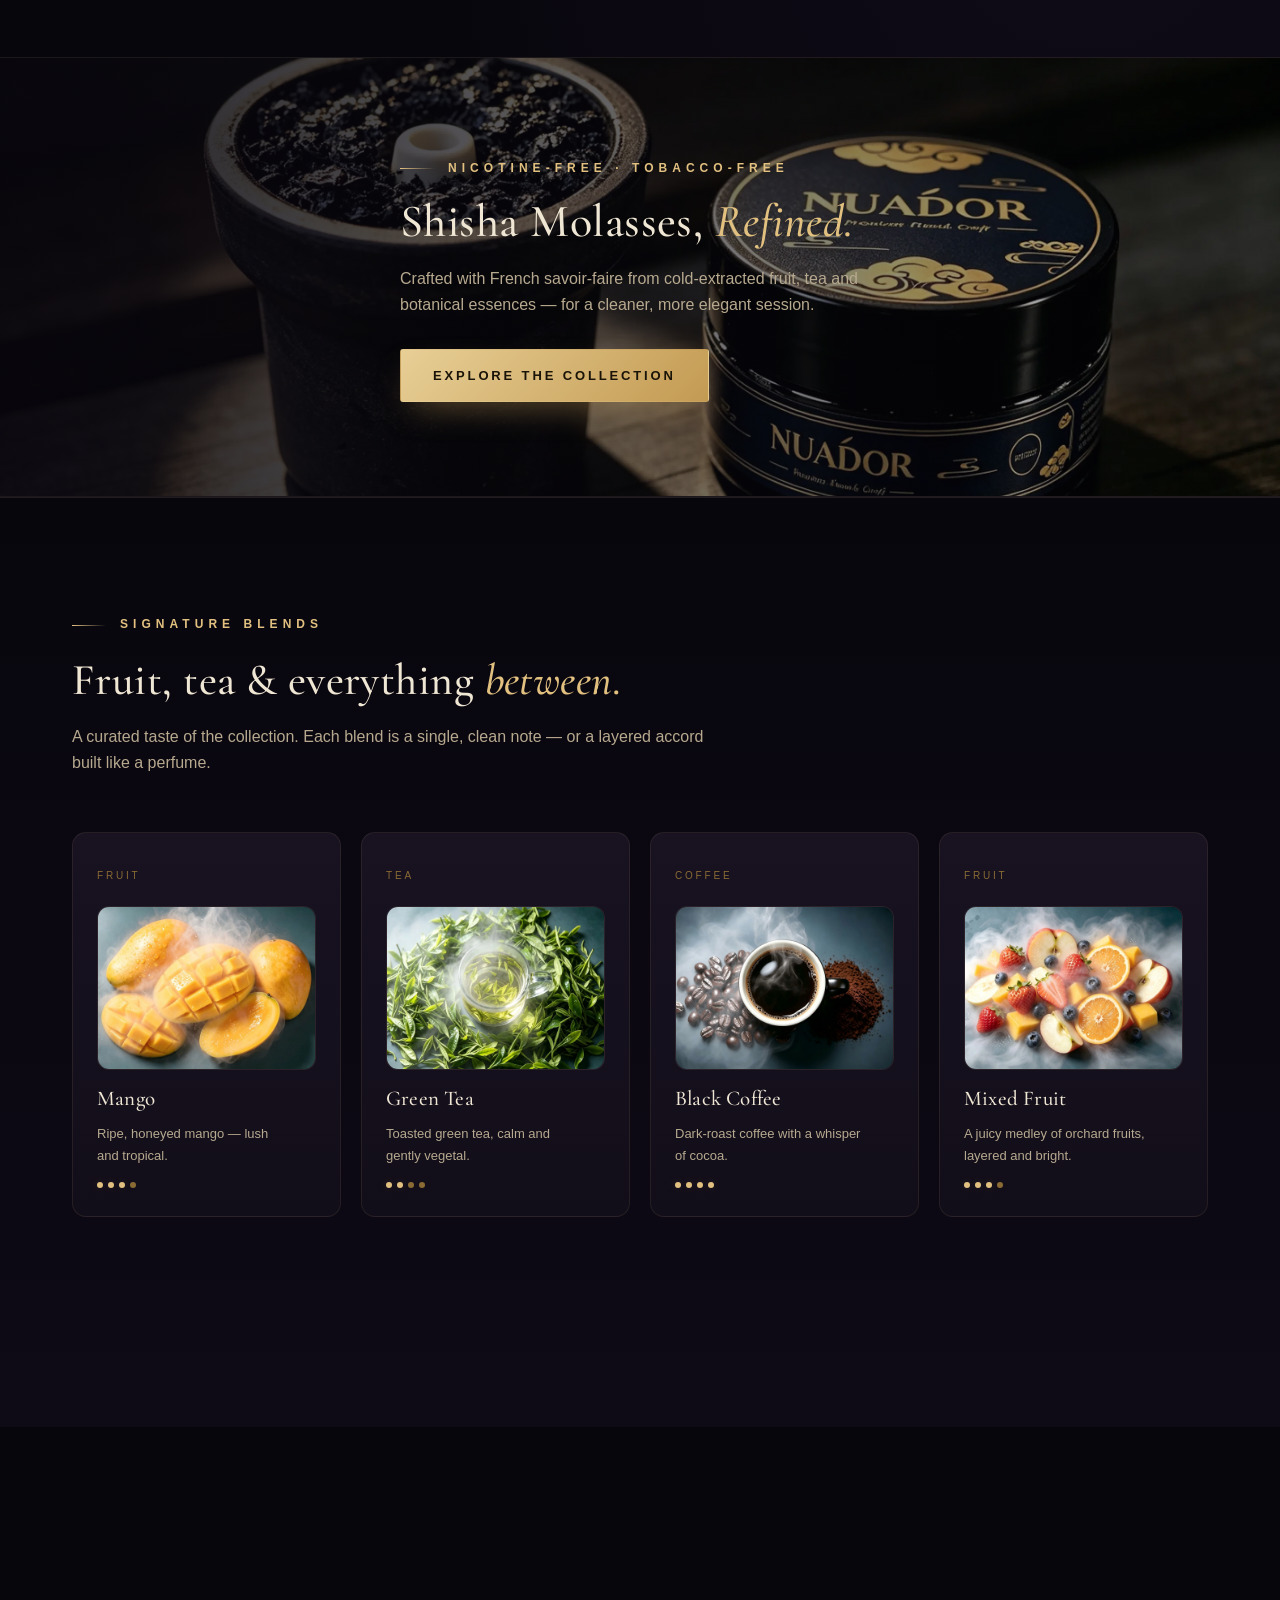
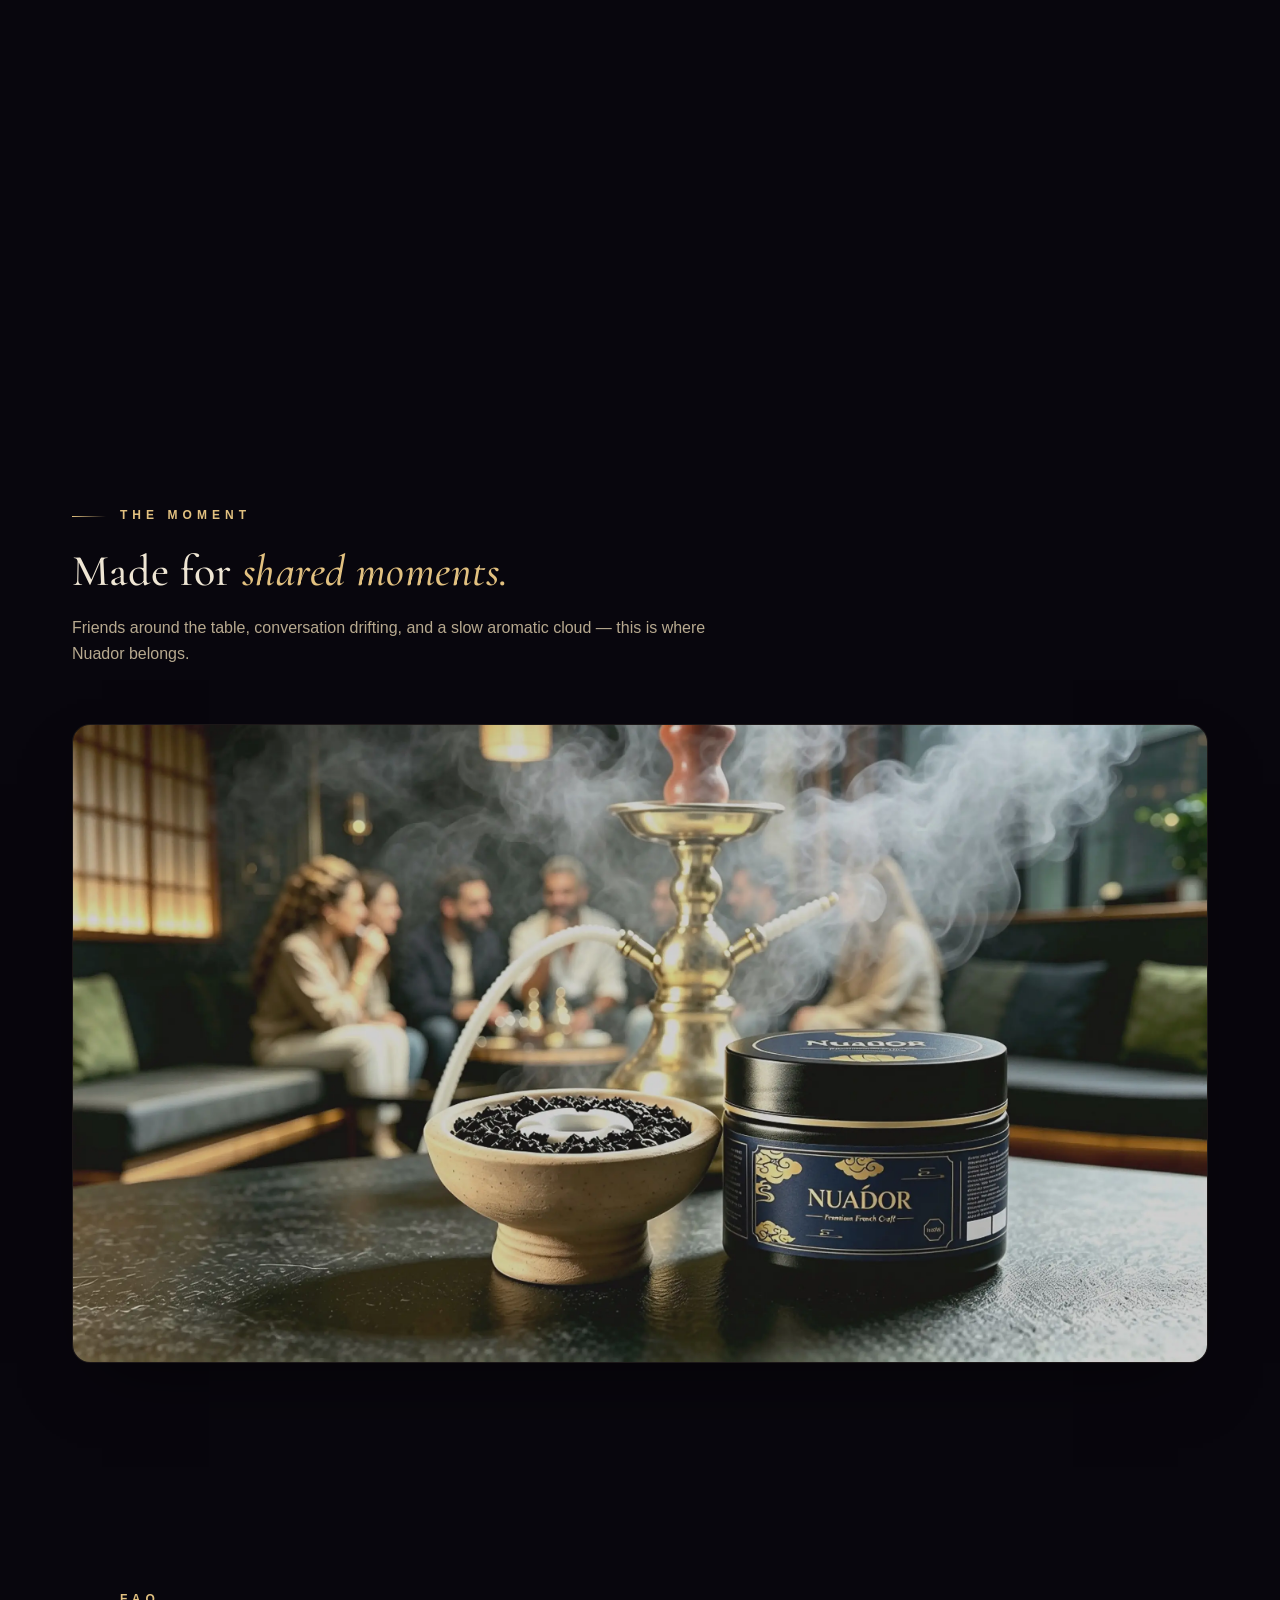
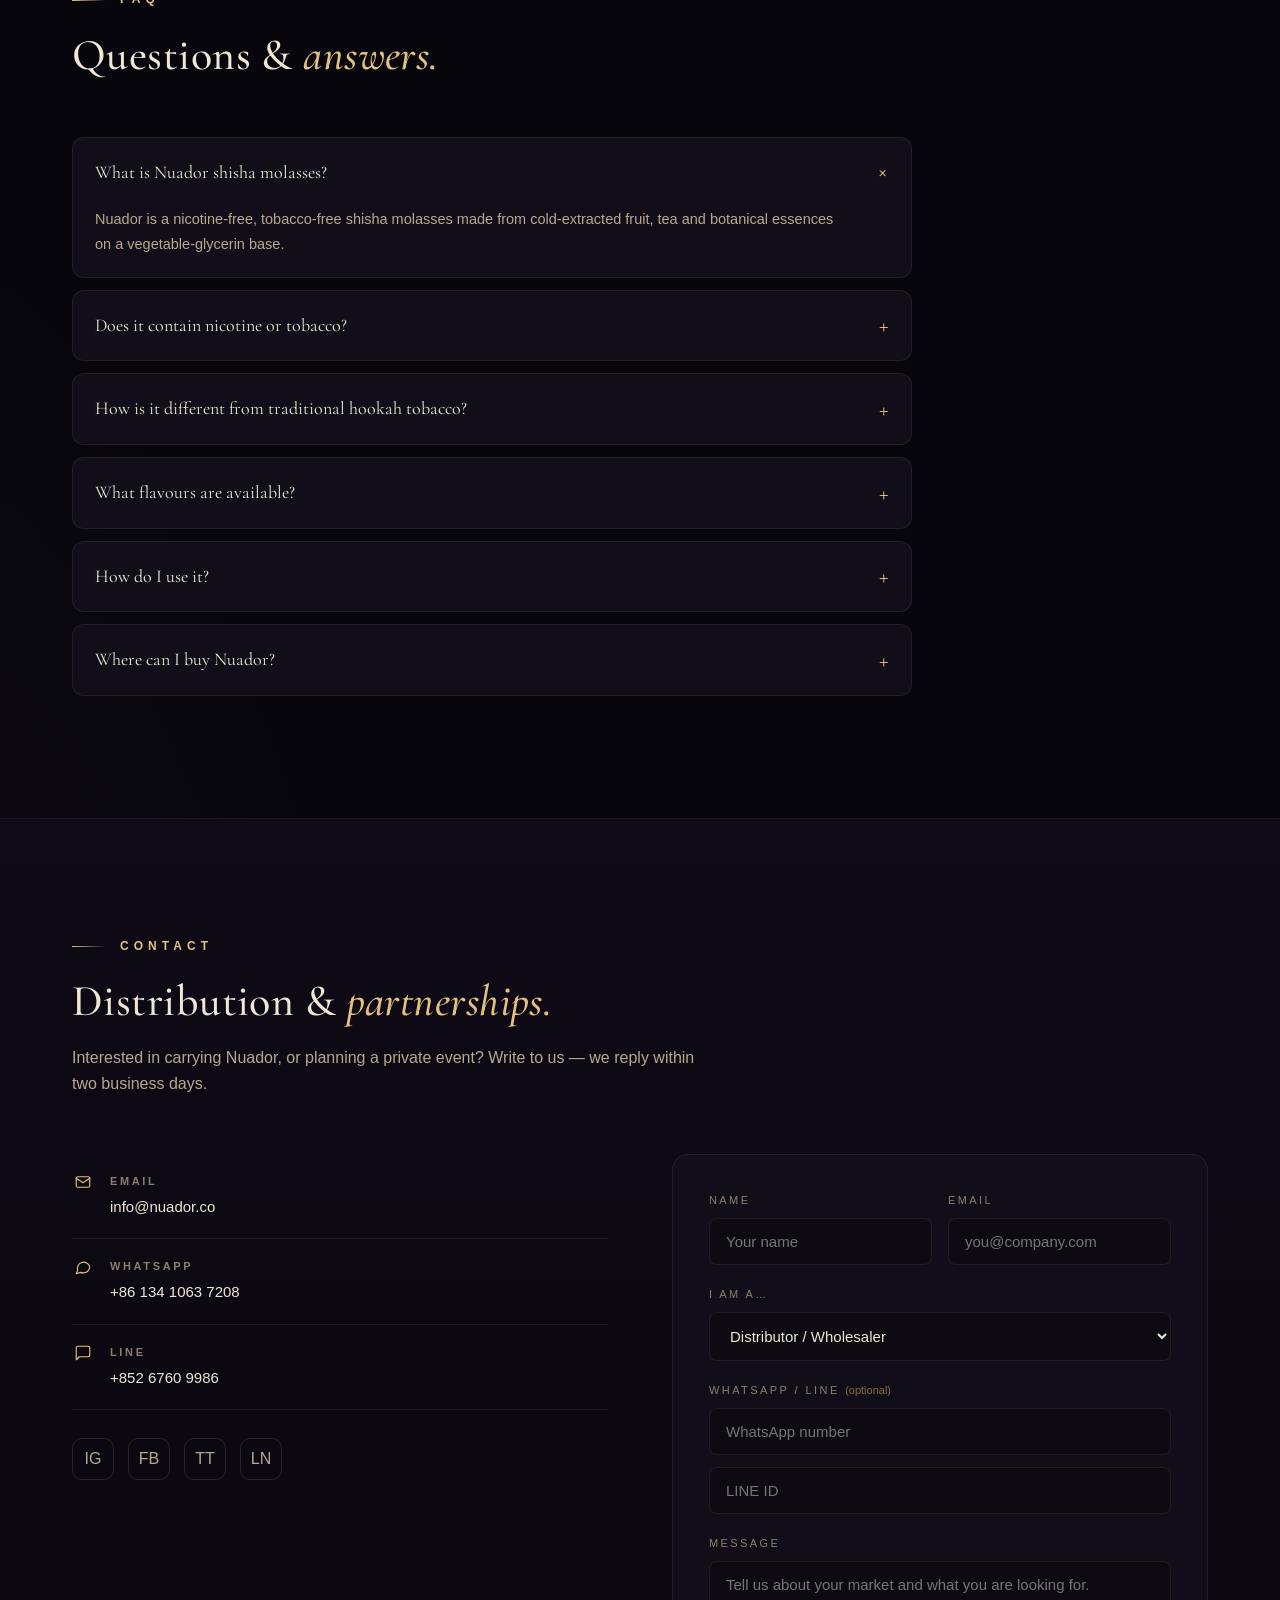
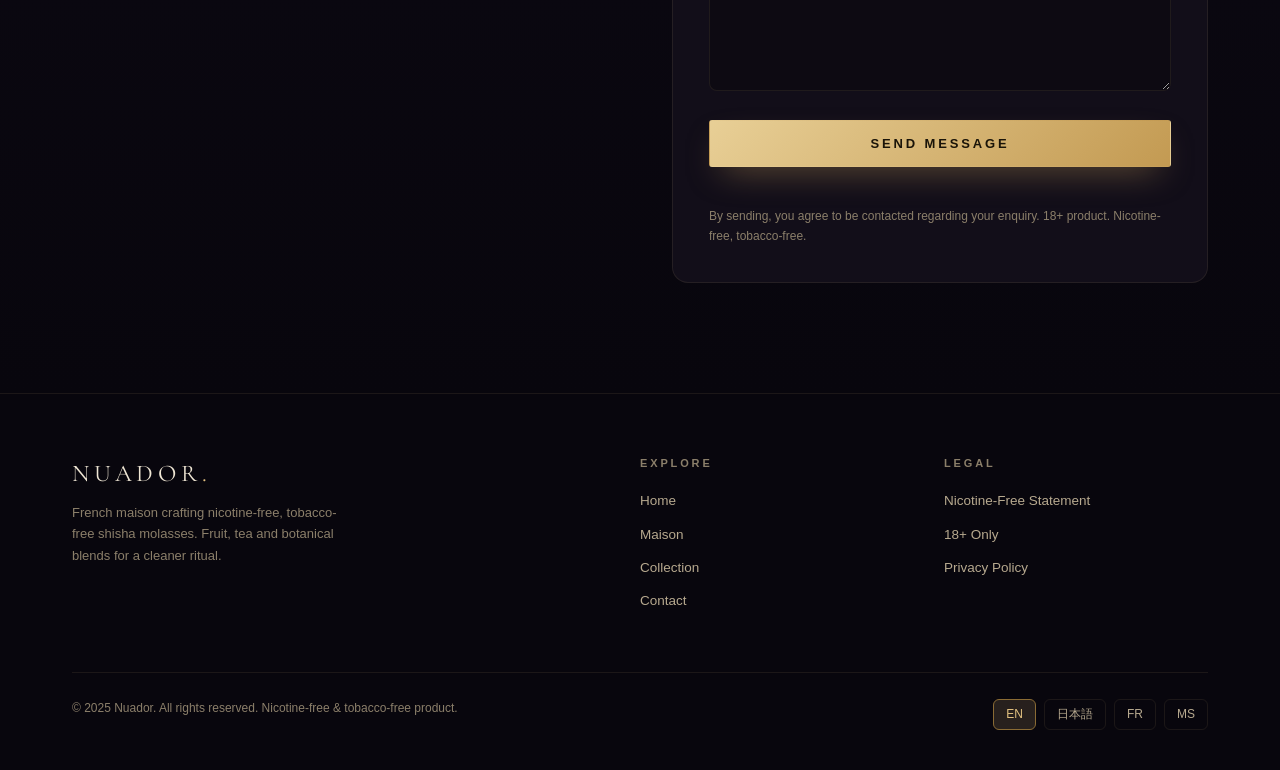
==== commit 4bcee44c: "加入seo，FAQ板块" ====
--- a/index.html
+++ b/index.html
@@ -3,8 +3,27 @@
 <head>
 <meta charset="UTF-8">
 <meta name="viewport" content="width=device-width, initial-scale=1.0">
-<title>Nuador — Nicotine-Free Shisha Molasses</title>
-<meta name="description" content="Nuador is a French maison crafting nicotine-free, tobacco-free shisha molasses. Fruit, tea and coffee blends for a cleaner ritual.">
+<title>Nuador — Nicotine-Free Shisha Molasses | 0% Nicotine &amp; Tobacco</title>
+<meta name="description" content="Nuador crafts nicotine-free, tobacco-free shisha molasses from cold-extracted fruit, tea and botanical essences. Explore 8 refined blends for a cleaner ritual.">
+<link rel="canonical" href="https://nuador.co/">
+<link rel="alternate" hreflang="en" href="https://nuador.co/">
+<link rel="alternate" hreflang="ja" href="https://nuador.co/ja/">
+<link rel="alternate" hreflang="fr" href="https://nuador.co/fr/">
+<link rel="alternate" hreflang="ms" href="https://nuador.co/ms/">
+<link rel="alternate" hreflang="x-default" href="https://nuador.co/">
+<meta property="og:type" content="website">
+<meta property="og:site_name" content="Nuador">
+<meta property="og:title" content="Nuador — Nicotine-Free Shisha Molasses">
+<meta property="og:description" content="Nicotine-free, tobacco-free shisha molasses from cold-extracted fruit, tea and botanical essences. 8 refined blends.">
+<meta property="og:url" content="https://nuador.co/">
+<meta property="og:image" content="https://nuador.co/data/Nuador_banner.webp">
+<meta property="og:locale" content="en">
+<meta name="twitter:card" content="summary_large_image">
+<meta name="twitter:title" content="Nuador — Nicotine-Free Shisha Molasses">
+<meta name="twitter:description" content="Nicotine-free, tobacco-free shisha molasses. 8 refined blends.">
+<meta name="twitter:image" content="https://nuador.co/data/Nuador_banner.webp">
+<script type="application/ld+json">{"@context":"https://schema.org","@type":"Organization","name":"Nuador","url":"https://nuador.co/","email":"info@nuador.co","logo":"https://nuador.co/data/Nuador_banner.webp","description":"Nicotine-free, tobacco-free shisha molasses crafted from cold-extracted fruit, tea and botanical essences."}</script>
+<script type="application/ld+json">{"@context":"https://schema.org","@type":"FAQPage","mainEntity":[{"@type":"Question","name":"What is Nuador shisha molasses?","acceptedAnswer":{"@type":"Answer","text":"Nuador is a nicotine-free, tobacco-free shisha molasses made from cold-extracted fruit, tea and botanical essences on a vegetable-glycerin base."}},{"@type":"Question","name":"Does it contain nicotine or tobacco?","acceptedAnswer":{"@type":"Answer","text":"No. Every blend is 0% nicotine and 0% tobacco."}},{"@type":"Question","name":"How is it different from traditional hookah tobacco?","acceptedAnswer":{"@type":"Answer","text":"It delivers the same dense, aromatic clouds without nicotine or tobacco leaf — a cleaner ritual."}},{"@type":"Question","name":"What flavours are available?","acceptedAnswer":{"@type":"Answer","text":"Eight blends across three families: fruit (Apple, Mango, Mixed Fruit), tea (Green Tea, Jasmine Tea, Lemon Tea) and coffee (Black Coffee, Mocha)."}},{"@type":"Question","name":"How do I use it?","acceptedAnswer":{"@type":"Answer","text":"Pack it in any standard hookah bowl just as you would traditional molasses, and enjoy a slower, cooler session."}},{"@type":"Question","name":"Where can I buy Nuador?","acceptedAnswer":{"@type":"Answer","text":"For distribution, wholesale or partnership enquiries, contact us via the form — we reply within two business days."}}]}</script>
 <link rel="preconnect" href="https://fonts.googleapis.com">
 <link rel="preconnect" href="https://fonts.gstatic.com" crossorigin>
 <link href="https://fonts.googleapis.com/css2?family=Cormorant+Garamond:ital,wght@0,400;0,500;0,600;1,400;1,500&display=swap" rel="stylesheet">
@@ -25,6 +44,7 @@
     </a>
     <nav class="nav-links" id="navLinks">
       <a href="index.html" class="active">Home</a>
+      <a href="#maison">Maison</a>
       <a href="#flavours">Flavours</a>
       <a href="catalog.html">Collection</a>
       <a href="#contact">Contact</a>
@@ -47,6 +67,7 @@
       <p class="lead">Nuador crafts nicotine-free, tobacco-free shisha molasses from cold-extracted fruit, tea and botanical essences. A French maison — for a cleaner, more elegant session.</p>
       <div class="hero-actions">
         <a href="catalog.html" class="btn btn-gold">Explore the Collection</a>
+        <a href="#maison" class="btn btn-ghost">Our Story</a>
       </div>
       <div class="hero-stats">
         <div><b>0%</b><span>Nicotine</span></div>
@@ -68,6 +89,27 @@
     <span>Apple <b>·</b> Mango <b>·</b> Mixed Fruit <b>·</b> Green Tea <b>·</b> Jasmine Tea <b>·</b> Lemon Tea <b>·</b> Black Coffee <b>·</b> Mocha <b>·</b></span>
   </div>
 </div>
+
+<!-- ============ MAISON / BRAND ============ -->
+<section class="section" id="maison">
+  <div class="wrap">
+    <div class="story-grid">
+      <div class="story-copy reveal">
+        <span class="eyebrow">La Maison</span>
+        <h2 class="h-display" style="font-size:clamp(32px,4vw,48px);margin-top:20px">Made to <em>travel the world.</em></h2>
+        <p style="margin-top:26px">Nuador was built around a simple conviction: the pleasure of shisha should not require nicotine or tobacco. Our molasses rests on a vegetable-glycerin base, infused with cold-extracted fruit, tea and botanical essences.</p>
+        <p>The result is a dense, aromatic cloud with a soft, lingering finish — crafted to the standards of a French maison, and designed for lounges, homes and curious palates worldwide.</p>
+        <p>The name Nuador is drawn from the French <em style="color:var(--gold);font-style:italic">Nuage d'Or</em> — « the golden cloud ». It is the cloud we chase in every blend: dense, luminous, and gilded like smoke caught in the last light.</p>
+        <p class="sig">— Nuador</p>
+      </div>
+      <div class="pillars reveal">
+        <div class="pillar"><span class="ic"><svg viewBox="0 0 24 24" fill="none" stroke="currentColor" stroke-width="1.5" stroke-linecap="round" stroke-linejoin="round"><path d="M12 3l6 9-6 9-6-9 6-9z"/><path d="M8.5 12h7"/></svg></span><div><h3>French Craft</h3><p>Every batch is formulated and quality-controlled to exacting maison standards.</p></div></div>
+        <div class="pillar"><span class="ic"><svg viewBox="0 0 24 24" fill="none" stroke="currentColor" stroke-width="1.5" stroke-linecap="round" stroke-linejoin="round"><path d="M5 19c0-8 4.5-13.5 14-14-1 9.5-6.5 14-14 14z"/><path d="M5 19c2.5-4.5 6-7.5 10.5-9.5"/></svg></span><div><h3>0% Nicotine</h3><p>0% nicotine, 0% tobacco — only vegetable glycerin and natural essences.</p></div></div>
+        <div class="pillar"><span class="ic"><svg viewBox="0 0 24 24" fill="none" stroke="currentColor" stroke-width="1.5" stroke-linecap="round"><path d="M12 3v18M3 12h18M5.6 5.6l12.8 12.8M18.4 5.6L5.6 18.4"/></svg></span><div><h3>Cold Extraction</h3><p>Cold extraction preserves the true brightness of fruit and tea.</p></div></div>
+      </div>
+    </div>
+  </div>
+</section>
 
 <!-- ============ BANNER ============ -->
 <section class="banner">
@@ -165,6 +207,42 @@
   </div>
 </section>
 
+<!-- ============ FAQ ============ -->
+<section class="section" id="faq">
+  <div class="wrap">
+    <div class="section-head reveal">
+      <span class="eyebrow">FAQ</span>
+      <h2 style="margin-top:20px">Questions &amp; <em style="color:var(--gold);font-style:italic">answers.</em></h2>
+    </div>
+    <div class="faq reveal">
+      <details open>
+        <summary>What is Nuador shisha molasses?</summary>
+        <p>Nuador is a nicotine-free, tobacco-free shisha molasses made from cold-extracted fruit, tea and botanical essences on a vegetable-glycerin base.</p>
+      </details>
+      <details>
+        <summary>Does it contain nicotine or tobacco?</summary>
+        <p>No. Every blend is 0% nicotine and 0% tobacco.</p>
+      </details>
+      <details>
+        <summary>How is it different from traditional hookah tobacco?</summary>
+        <p>It delivers the same dense, aromatic clouds without nicotine or tobacco leaf — a cleaner ritual.</p>
+      </details>
+      <details>
+        <summary>What flavours are available?</summary>
+        <p>Eight blends across three families: fruit (Apple, Mango, Mixed Fruit), tea (Green Tea, Jasmine Tea, Lemon Tea) and coffee (Black Coffee, Mocha).</p>
+      </details>
+      <details>
+        <summary>How do I use it?</summary>
+        <p>Pack it in any standard hookah bowl just as you would traditional molasses, and enjoy a slower, cooler session.</p>
+      </details>
+      <details>
+        <summary>Where can I buy Nuador?</summary>
+        <p>For distribution, wholesale or partnership enquiries, contact us via the form below — we reply within two business days.</p>
+      </details>
+    </div>
+  </div>
+</section>
+
 <!-- ============ CONTACT ============ -->
 <section class="section contact" id="contact">
   <div class="wrap">
@@ -245,6 +323,7 @@
       <div>
         <h4>Explore</h4>
         <a href="index.html">Home</a>
+        <a href="#maison">Maison</a>
         <a href="catalog.html">Collection</a>
         <a href="#contact">Contact</a>
       </div>
--- a/css/style.css
+++ b/css/style.css
@@ -312,6 +312,15 @@
 .tile.hide{display:none}
 .count-hint{font-size:12.5px;color:var(--faint);letter-spacing:.08em;margin-top:34px;text-align:center}
 
+/* ---------- FAQ ---------- */
+.faq{max-width:840px}
+.faq details{border:1px solid var(--line-soft);border-radius:12px;background:var(--panel);margin-bottom:12px;padding:0 22px;overflow:hidden}
+.faq summary{cursor:pointer;list-style:none;padding:20px 0;font-family:var(--serif);font-size:18px;color:var(--cream);display:flex;justify-content:space-between;align-items:center;gap:16px}
+.faq summary::-webkit-details-marker{display:none}
+.faq summary::after{content:"+";font-size:24px;color:var(--gold);line-height:1;transition:transform .3s}
+.faq details[open] summary::after{transform:rotate(45deg)}
+.faq details p{padding:0 0 20px;color:var(--muted);font-size:14.5px;line-height:1.7;max-width:740px}
+
 /* ---------- Reveal ---------- */
 .reveal{opacity:0;transform:translateY(26px);transition:opacity .8s var(--ease),transform .8s var(--ease)}
 .reveal.in{opacity:1;transform:none}
